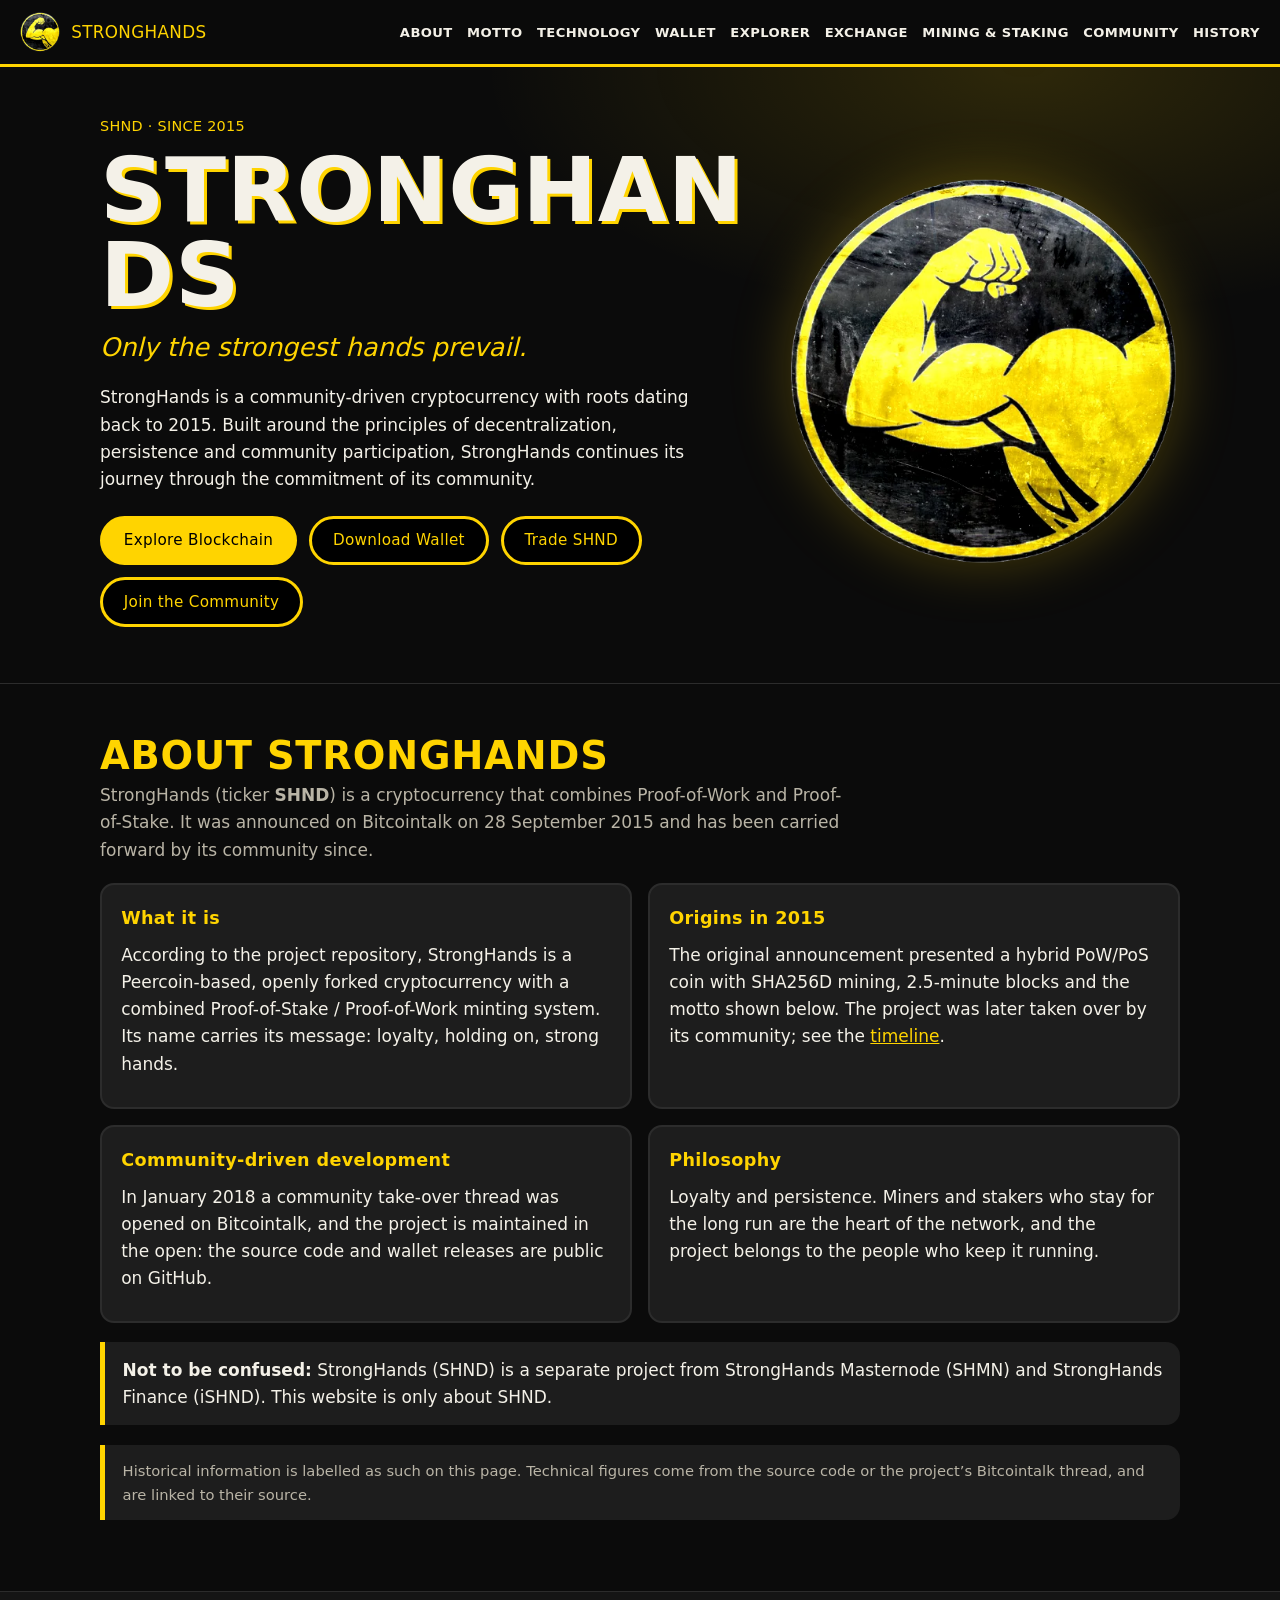
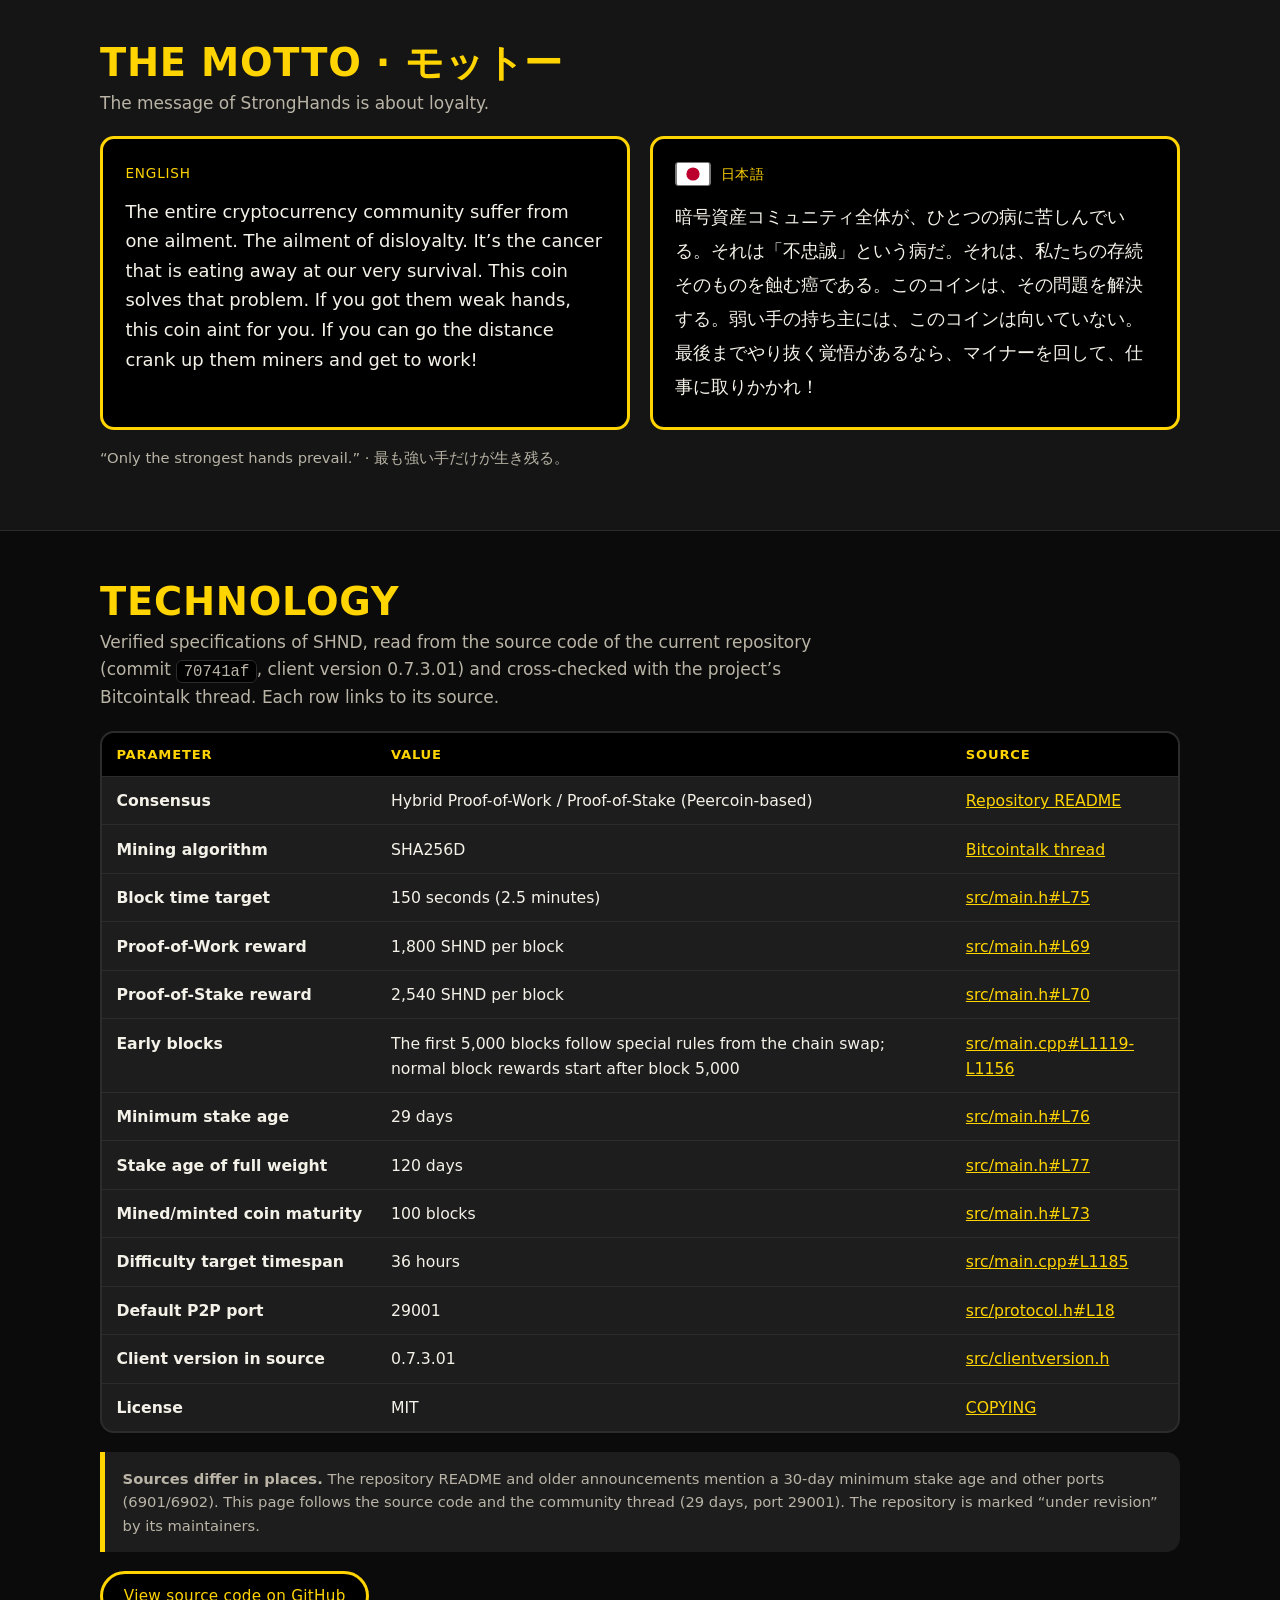
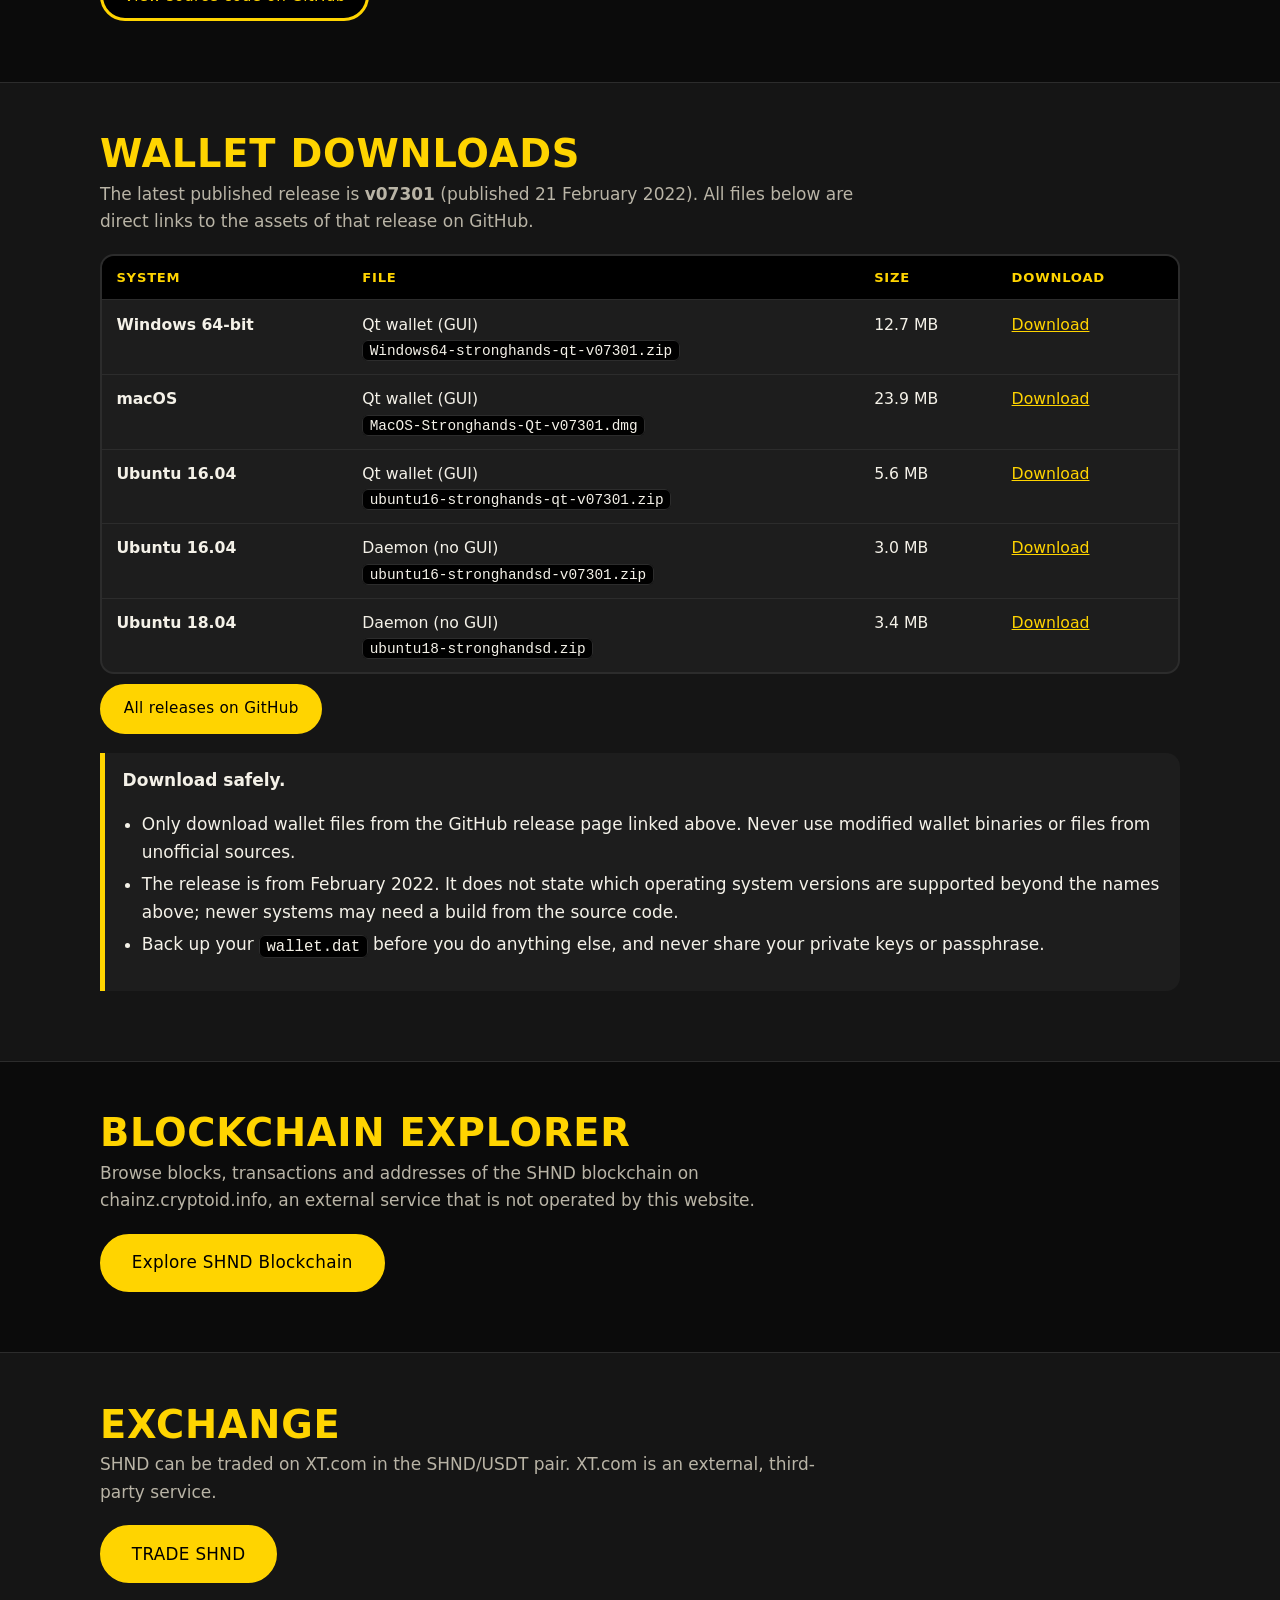
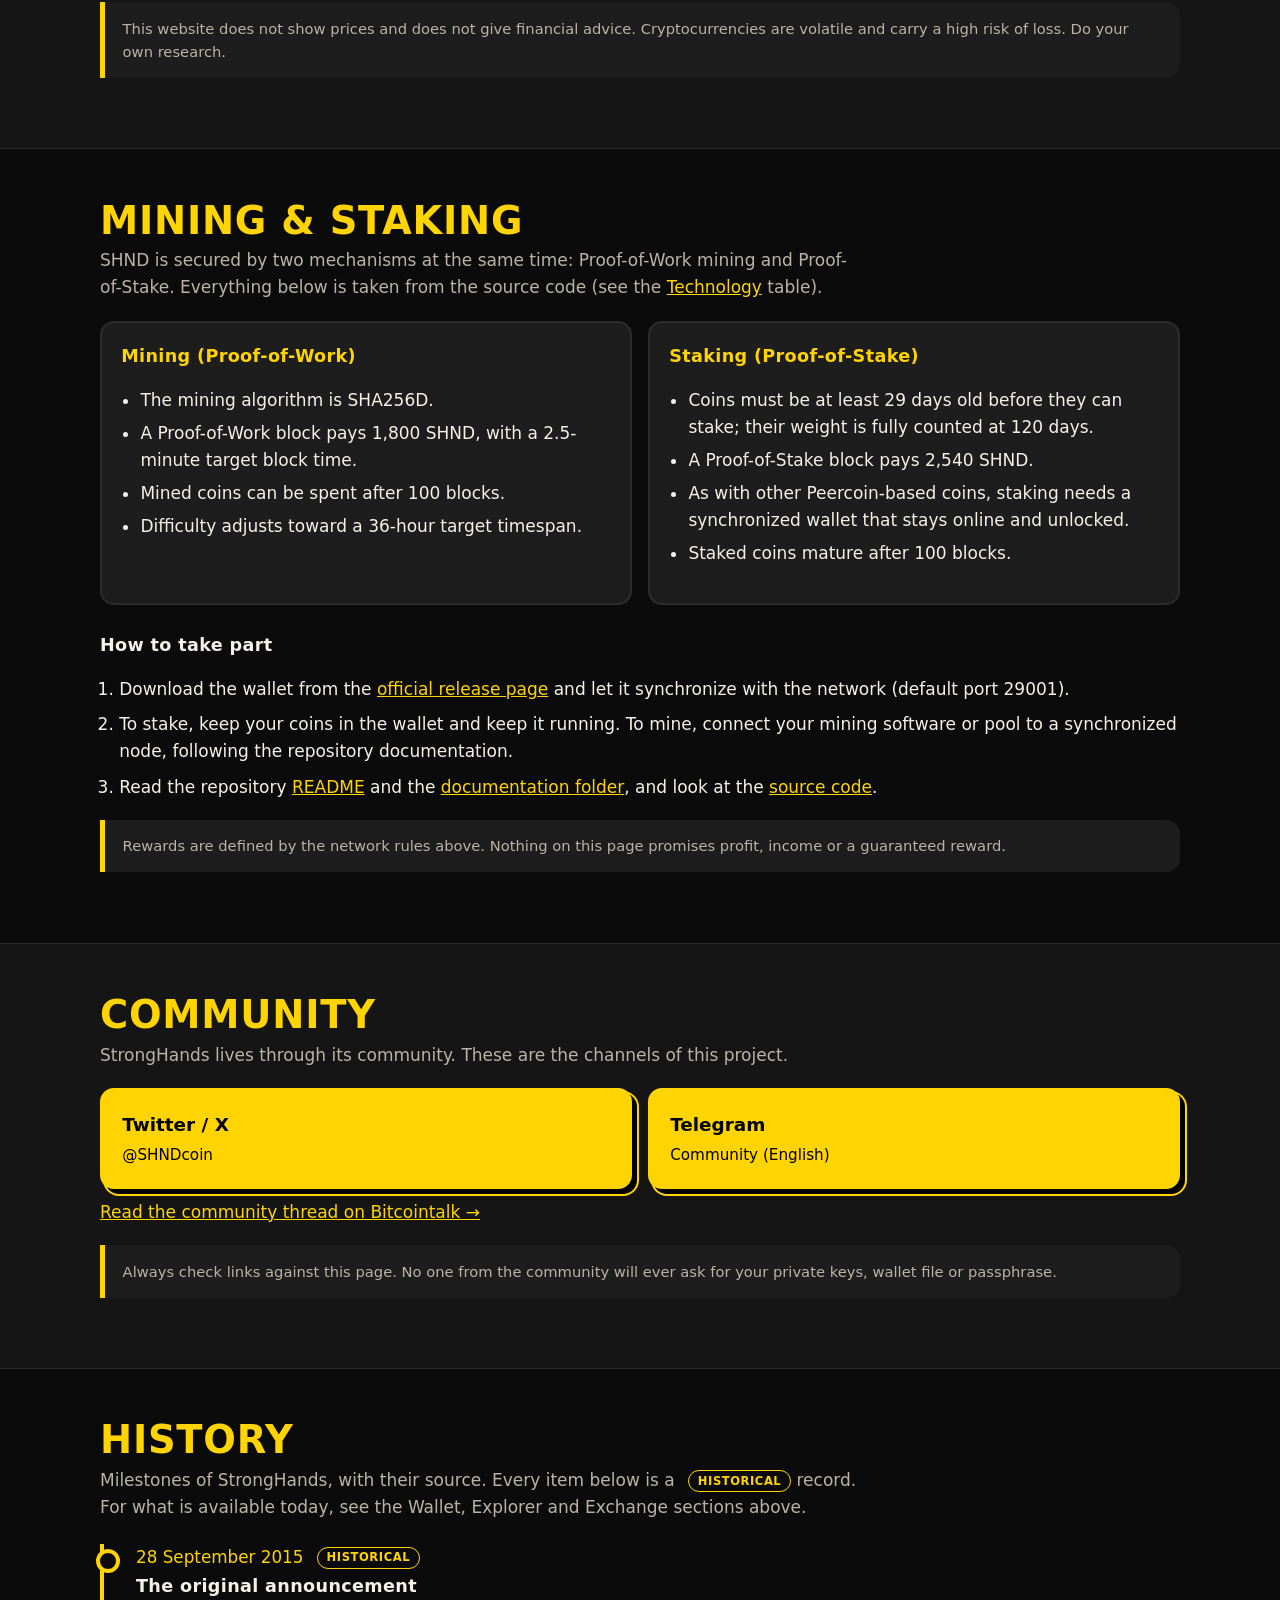
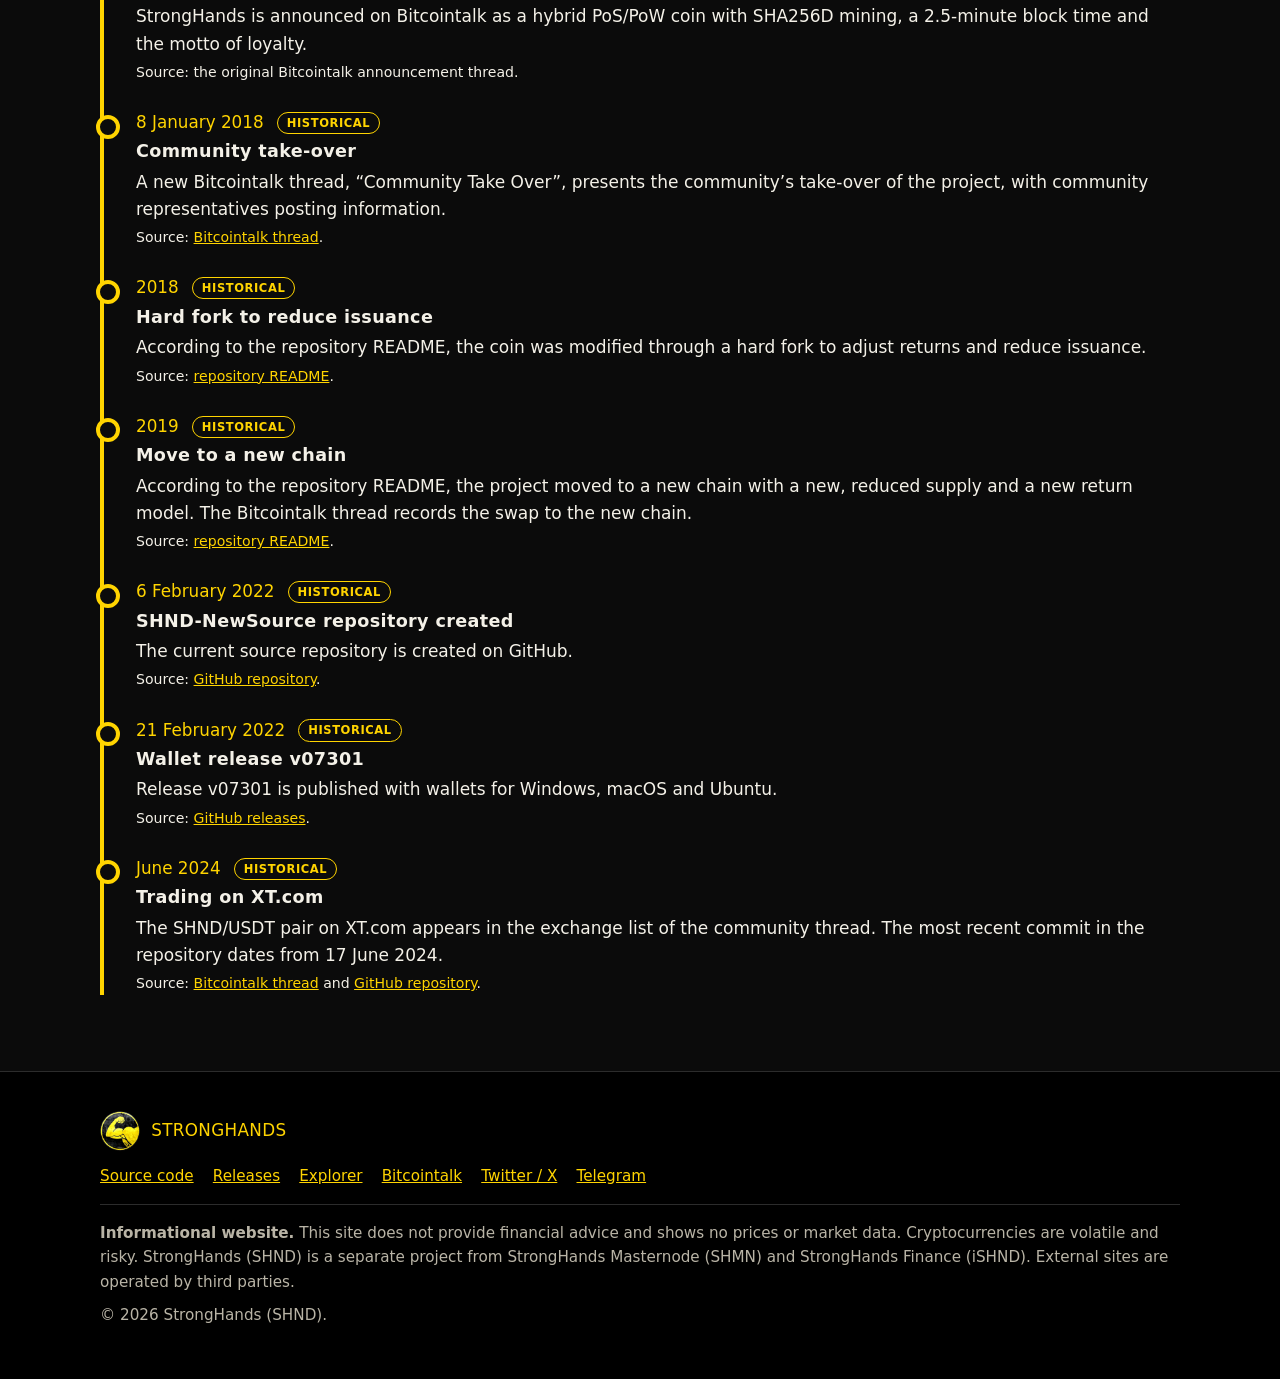
==== index.html @ f2c1b73a "StrongHands (SHND) website: initial static site Single-page static site (black and yellow): Home, Ab" ====
<!doctype html>
<html lang="en">
<head>
  <meta charset="utf-8">
  <meta name="viewport" content="width=device-width, initial-scale=1">
  <title>StrongHands (SHND) – Community-Driven Cryptocurrency Since 2015</title>
  <meta name="description" content="StrongHands (SHND) is a community-driven hybrid Proof-of-Work / Proof-of-Stake cryptocurrency with roots dating back to 2015. Technology, wallet downloads, explorer, mining, staking and history.">
  <meta name="theme-color" content="#0b0b0b">
  <meta name="robots" content="index, follow, max-image-preview:large">
  <link rel="canonical" href="https://stronghands.love/">
  <link rel="icon" type="image/png" sizes="32x32" href="assets/favicon-32.png">
  <link rel="icon" type="image/png" sizes="64x64" href="assets/favicon-64.png">
  <link rel="apple-touch-icon" href="assets/apple-touch-icon.png">
  <meta property="og:type" content="website">
  <meta property="og:site_name" content="StrongHands">
  <meta property="og:title" content="StrongHands (SHND) – Only the strongest hands prevail">
  <meta property="og:description" content="Community-driven hybrid PoW/PoS cryptocurrency with roots dating back to 2015.">
  <meta property="og:url" content="https://stronghands.love/">
  <meta property="og:image" content="https://stronghands.love/assets/stronghands-share-1200x630.jpg">
  <meta property="og:image:width" content="1200">
  <meta property="og:image:height" content="630">
  <meta property="og:image:alt" content="StrongHands logo: a flexed yellow arm on a black disc">
  <meta name="twitter:card" content="summary_large_image">
  <meta name="twitter:title" content="StrongHands (SHND) – Only the strongest hands prevail">
  <meta name="twitter:description" content="Community-driven hybrid PoW/PoS cryptocurrency with roots dating back to 2015.">
  <meta name="twitter:image" content="https://stronghands.love/assets/stronghands-share-1200x630.jpg">
  <meta name="twitter:image:alt" content="StrongHands logo: a flexed yellow arm on a black disc">
  <script type="application/ld+json">
  {
    "@context": "https://schema.org",
    "@graph": [
      {
        "@type": "WebSite",
        "@id": "https://stronghands.love/#website",
        "url": "https://stronghands.love/",
        "name": "StrongHands (SHND)",
        "description": "Community-driven hybrid PoW/PoS cryptocurrency with roots dating back to 2015.",
        "inLanguage": ["en", "ja"]
      },
      {
        "@type": "Organization",
        "@id": "https://stronghands.love/#community",
        "name": "StrongHands",
        "url": "https://stronghands.love/",
        "logo": "https://stronghands.love/assets/stronghands-logo-256.png",
        "sameAs": [
          "https://twitter.com/SHNDcoin",
          "https://t.me/stronghands"
        ]
      }
    ]
  }
  </script>
  <link rel="stylesheet" href="css/style.css">
</head>
<body>
  <a class="skip" href="#main">Skip to content</a>

  <header class="site-header">
    <div class="wrap bar">
      <a class="brand" href="#top" aria-label="StrongHands home">
        <img src="assets/stronghands-logo-256.webp" width="40" height="40" alt="">
        <span class="brand-word">STRONGHANDS</span>
      </a>
      <button class="nav-toggle" id="nav-toggle" type="button" aria-expanded="false" aria-controls="site-nav">Menu</button>
      <nav class="nav" id="site-nav" aria-label="Main">
        <ul>
          <li><a href="#about">About</a></li>
          <li><a href="#motto">Motto</a></li>
          <li><a href="#technology">Technology</a></li>
          <li><a href="#wallet">Wallet</a></li>
          <li><a href="#explorer">Explorer</a></li>
          <li><a href="#exchange">Exchange</a></li>
          <li><a href="#mining-staking">Mining &amp; Staking</a></li>
          <li><a href="#community">Community</a></li>
          <li><a href="#history">History</a></li>
        </ul>
      </nav>
    </div>
  </header>

  <main id="main">
    <section class="hero" id="top">
      <div class="wrap hero-grid">
        <div class="hero-copy">
          <p class="eyebrow">SHND &middot; Since 2015</p>
          <h1><span class="word">STRONGHANDS</span></h1>
          <p class="tagline">Only the strongest hands prevail.</p>
          <p class="lead">StrongHands is a community-driven cryptocurrency with roots dating back to 2015. Built around the principles of decentralization, persistence and community participation, StrongHands continues its journey through the commitment of its community.</p>
          <p class="cta-row">
            <a class="btn btn-primary" href="https://chainz.cryptoid.info/shnd/" target="_blank" rel="noopener noreferrer">Explore Blockchain</a>
            <a class="btn btn-secondary" href="#wallet">Download Wallet</a>
            <a class="btn btn-secondary" href="https://www.xt.com/en/trade/shnd_usdt" target="_blank" rel="noopener noreferrer">Trade SHND</a>
            <a class="btn btn-secondary" href="#community">Join the Community</a>
          </p>
        </div>
        <figure class="hero-art">
          <picture>
            <source type="image/webp" srcset="assets/stronghands-logo-256.webp 256w, assets/stronghands-logo.webp 500w" sizes="(min-width: 860px) 400px, 80vw">
            <img src="assets/stronghands-logo.png" width="500" height="500" fetchpriority="high" decoding="async" alt="StrongHands logo: a flexed yellow arm on a black disc">
          </picture>
        </figure>
      </div>
    </section>

    <section id="about" class="panel" aria-labelledby="about-h">
      <div class="wrap">
        <h2 id="about-h">About StrongHands</h2>
        <p class="kicker">StrongHands (ticker <strong>SHND</strong>) is a cryptocurrency that combines Proof-of-Work and Proof-of-Stake. It was announced on Bitcointalk on 28 September 2015 and has been carried forward by its community since.</p>
        <div class="grid two">
          <div class="box">
            <h3>What it is</h3>
            <p>According to the project repository, StrongHands is a Peercoin-based, openly forked cryptocurrency with a combined Proof-of-Stake / Proof-of-Work minting system. Its name carries its message: loyalty, holding on, strong hands.</p>
          </div>
          <div class="box">
            <h3>Origins in 2015</h3>
            <p>The original announcement presented a hybrid PoW/PoS coin with SHA256D mining, 2.5-minute blocks and the motto shown below. The project was later taken over by its community; see the <a href="#history">timeline</a>.</p>
          </div>
          <div class="box">
            <h3>Community-driven development</h3>
            <p>In January 2018 a community take-over thread was opened on Bitcointalk, and the project is maintained in the open: the source code and wallet releases are public on GitHub.</p>
          </div>
          <div class="box">
            <h3>Philosophy</h3>
            <p>Loyalty and persistence. Miners and stakers who stay for the long run are the heart of the network, and the project belongs to the people who keep it running.</p>
          </div>
        </div>
        <p class="note"><strong>Not to be confused:</strong> StrongHands (SHND) is a separate project from StrongHands Masternode (SHMN) and StrongHands Finance (iSHND). This website is only about SHND.</p>
        <p class="note small">Historical information is labelled as such on this page. Technical figures come from the source code or the project&rsquo;s Bitcointalk thread, and are linked to their source.</p>
      </div>
    </section>

    <section id="motto" class="panel alt" aria-labelledby="motto-h">
      <div class="wrap">
        <h2 id="motto-h">The Motto &middot; <span lang="ja">モットー</span></h2>
        <p class="kicker">The message of StrongHands is about loyalty.</p>
        <div class="motto-grid">
          <blockquote class="quote" lang="en">
            <p class="label"><span>English</span></p>
            <p>The entire cryptocurrency community suffer from one ailment. The ailment of disloyalty. It&rsquo;s the cancer that is eating away at our very survival. This coin solves that problem. If you got them weak hands, this coin aint for you. If you can go the distance crank up them miners and get to work!</p>
          </blockquote>
          <blockquote class="quote ja" lang="ja">
            <p class="label">
              <span class="flag" role="img" aria-label="Flag of Japan"><svg viewBox="0 0 90 60" xmlns="http://www.w3.org/2000/svg" focusable="false" aria-hidden="true"><rect width="90" height="60" fill="#ffffff"/><circle cx="45" cy="30" r="18" fill="#bc002d"/></svg></span>
              <span>日本語</span>
            </p>
            <p>暗号資産コミュニティ全体が、ひとつの病に苦しんでいる。それは「不忠誠」という病だ。それは、私たちの存続そのものを蝕む癌である。このコインは、その問題を解決する。弱い手の持ち主には、このコインは向いていない。最後までやり抜く覚悟があるなら、マイナーを回して、仕事に取りかかれ！</p>
          </blockquote>
        </div>
        <p class="motto-source">&ldquo;Only the strongest hands prevail.&rdquo; &middot; <span lang="ja">最も強い手だけが生き残る。</span></p>
      </div>
    </section>

    <section id="technology" class="panel" aria-labelledby="tech-h">
      <div class="wrap">
        <h2 id="tech-h">Technology</h2>
        <p class="kicker">Verified specifications of SHND, read from the source code of the current repository (commit <code>70741af</code>, client version 0.7.3.01) and cross-checked with the project&rsquo;s Bitcointalk thread. Each row links to its source.</p>
        <div class="table-wrap">
          <table>
            <thead><tr><th scope="col">Parameter</th><th scope="col">Value</th><th scope="col">Source</th></tr></thead>
            <tbody>
              <tr><td class="k">Consensus</td><td>Hybrid Proof-of-Work / Proof-of-Stake (Peercoin-based)</td><td><a href="https://github.com/stronghandsblockchain/SHND-NewSource/blob/70741af7b6cb85afba53950e54d2004b928a733f/README.md" target="_blank" rel="noopener noreferrer">Repository README</a></td></tr>
              <tr><td class="k">Mining algorithm</td><td>SHA256D</td><td><a href="https://bitcointalk.org/index.php?topic=2709780" target="_blank" rel="noopener noreferrer">Bitcointalk thread</a></td></tr>
              <tr><td class="k">Block time target</td><td>150 seconds (2.5 minutes)</td><td><a href="https://github.com/stronghandsblockchain/SHND-NewSource/blob/70741af7b6cb85afba53950e54d2004b928a733f/src/main.h#L75" target="_blank" rel="noopener noreferrer">src/main.h#L75</a></td></tr>
              <tr><td class="k">Proof-of-Work reward</td><td>1,800 SHND per block</td><td><a href="https://github.com/stronghandsblockchain/SHND-NewSource/blob/70741af7b6cb85afba53950e54d2004b928a733f/src/main.h#L69" target="_blank" rel="noopener noreferrer">src/main.h#L69</a></td></tr>
              <tr><td class="k">Proof-of-Stake reward</td><td>2,540 SHND per block</td><td><a href="https://github.com/stronghandsblockchain/SHND-NewSource/blob/70741af7b6cb85afba53950e54d2004b928a733f/src/main.h#L70" target="_blank" rel="noopener noreferrer">src/main.h#L70</a></td></tr>
              <tr><td class="k">Early blocks</td><td>The first 5,000 blocks follow special rules from the chain swap; normal block rewards start after block 5,000</td><td><a href="https://github.com/stronghandsblockchain/SHND-NewSource/blob/70741af7b6cb85afba53950e54d2004b928a733f/src/main.cpp#L1119-L1156" target="_blank" rel="noopener noreferrer">src/main.cpp#L1119-L1156</a></td></tr>
              <tr><td class="k">Minimum stake age</td><td>29 days</td><td><a href="https://github.com/stronghandsblockchain/SHND-NewSource/blob/70741af7b6cb85afba53950e54d2004b928a733f/src/main.h#L76" target="_blank" rel="noopener noreferrer">src/main.h#L76</a></td></tr>
              <tr><td class="k">Stake age of full weight</td><td>120 days</td><td><a href="https://github.com/stronghandsblockchain/SHND-NewSource/blob/70741af7b6cb85afba53950e54d2004b928a733f/src/main.h#L77" target="_blank" rel="noopener noreferrer">src/main.h#L77</a></td></tr>
              <tr><td class="k">Mined/minted coin maturity</td><td>100 blocks</td><td><a href="https://github.com/stronghandsblockchain/SHND-NewSource/blob/70741af7b6cb85afba53950e54d2004b928a733f/src/main.h#L73" target="_blank" rel="noopener noreferrer">src/main.h#L73</a></td></tr>
              <tr><td class="k">Difficulty target timespan</td><td>36 hours</td><td><a href="https://github.com/stronghandsblockchain/SHND-NewSource/blob/70741af7b6cb85afba53950e54d2004b928a733f/src/main.cpp#L1185" target="_blank" rel="noopener noreferrer">src/main.cpp#L1185</a></td></tr>
              <tr><td class="k">Default P2P port</td><td>29001</td><td><a href="https://github.com/stronghandsblockchain/SHND-NewSource/blob/70741af7b6cb85afba53950e54d2004b928a733f/src/protocol.h#L18" target="_blank" rel="noopener noreferrer">src/protocol.h#L18</a></td></tr>
              <tr><td class="k">Client version in source</td><td>0.7.3.01</td><td><a href="https://github.com/stronghandsblockchain/SHND-NewSource/blob/70741af7b6cb85afba53950e54d2004b928a733f/src/clientversion.h" target="_blank" rel="noopener noreferrer">src/clientversion.h</a></td></tr>
              <tr><td class="k">License</td><td>MIT</td><td><a href="https://github.com/stronghandsblockchain/SHND-NewSource/blob/70741af7b6cb85afba53950e54d2004b928a733f/COPYING" target="_blank" rel="noopener noreferrer">COPYING</a></td></tr>
            </tbody>
          </table>
        </div>
        <p class="note small"><strong>Sources differ in places.</strong> The repository README and older announcements mention a 30-day minimum stake age and other ports (6901/6902). This page follows the source code and the community thread (29 days, port 29001). The repository is marked &ldquo;under revision&rdquo; by its maintainers.</p>
        <p><a class="btn btn-secondary" href="https://github.com/stronghandsblockchain/SHND-NewSource" target="_blank" rel="noopener noreferrer">View source code on GitHub</a></p>
      </div>
    </section>

    <section id="wallet" class="panel alt" aria-labelledby="wallet-h">
      <div class="wrap">
        <h2 id="wallet-h">Wallet Downloads</h2>
        <p class="kicker">The latest published release is <strong>v07301</strong> (published 21 February 2022). All files below are direct links to the assets of that release on GitHub.</p>
        <div class="table-wrap">
          <table>
            <thead><tr><th scope="col">System</th><th scope="col">File</th><th scope="col">Size</th><th scope="col">Download</th></tr></thead>
            <tbody>
              <tr><td class="k">Windows 64-bit</td><td>Qt wallet (GUI)<br><code>Windows64-stronghands-qt-v07301.zip</code></td><td>12.7 MB</td><td><a href="https://github.com/stronghandsblockchain/SHND-NewSource/releases/download/v07301/Windows64-stronghands-qt-v07301.zip" target="_blank" rel="noopener noreferrer">Download</a></td></tr>
              <tr><td class="k">macOS</td><td>Qt wallet (GUI)<br><code>MacOS-Stronghands-Qt-v07301.dmg</code></td><td>23.9 MB</td><td><a href="https://github.com/stronghandsblockchain/SHND-NewSource/releases/download/v07301/MacOS-Stronghands-Qt-v07301.dmg" target="_blank" rel="noopener noreferrer">Download</a></td></tr>
              <tr><td class="k">Ubuntu 16.04</td><td>Qt wallet (GUI)<br><code>ubuntu16-stronghands-qt-v07301.zip</code></td><td>5.6 MB</td><td><a href="https://github.com/stronghandsblockchain/SHND-NewSource/releases/download/v07301/ubuntu16-stronghands-qt-v07301.zip" target="_blank" rel="noopener noreferrer">Download</a></td></tr>
              <tr><td class="k">Ubuntu 16.04</td><td>Daemon (no GUI)<br><code>ubuntu16-stronghandsd-v07301.zip</code></td><td>3.0 MB</td><td><a href="https://github.com/stronghandsblockchain/SHND-NewSource/releases/download/v07301/ubuntu16-stronghandsd-v07301.zip" target="_blank" rel="noopener noreferrer">Download</a></td></tr>
              <tr><td class="k">Ubuntu 18.04</td><td>Daemon (no GUI)<br><code>ubuntu18-stronghandsd.zip</code></td><td>3.4 MB</td><td><a href="https://github.com/stronghandsblockchain/SHND-NewSource/releases/download/v07301/ubuntu18-stronghandsd.zip" target="_blank" rel="noopener noreferrer">Download</a></td></tr>
            </tbody>
          </table>
        </div>
        <p><a class="btn btn-primary" href="https://github.com/stronghandsblockchain/SHND-NewSource/releases" target="_blank" rel="noopener noreferrer">All releases on GitHub</a></p>
        <div class="note">
          <strong>Download safely.</strong>
          <ul class="list">
            <li>Only download wallet files from the GitHub release page linked above. Never use modified wallet binaries or files from unofficial sources.</li>
            <li>The release is from February 2022. It does not state which operating system versions are supported beyond the names above; newer systems may need a build from the source code.</li>
            <li>Back up your <code>wallet.dat</code> before you do anything else, and never share your private keys or passphrase.</li>
          </ul>
        </div>
      </div>
    </section>

    <section id="explorer" class="panel" aria-labelledby="explorer-h">
      <div class="wrap">
        <h2 id="explorer-h">Blockchain Explorer</h2>
        <p class="kicker">Browse blocks, transactions and addresses of the SHND blockchain on chainz.cryptoid.info, an external service that is not operated by this website.</p>
        <p><a class="btn btn-primary btn-wide" href="https://chainz.cryptoid.info/shnd/" target="_blank" rel="noopener noreferrer">Explore SHND Blockchain</a></p>
      </div>
    </section>

    <section id="exchange" class="panel alt" aria-labelledby="exchange-h">
      <div class="wrap">
        <h2 id="exchange-h">Exchange</h2>
        <p class="kicker">SHND can be traded on XT.com in the SHND/USDT pair. XT.com is an external, third-party service.</p>
        <p><a class="btn btn-primary btn-wide" href="https://www.xt.com/en/trade/shnd_usdt" target="_blank" rel="noopener noreferrer">TRADE SHND</a></p>
        <p class="note small">This website does not show prices and does not give financial advice. Cryptocurrencies are volatile and carry a high risk of loss. Do your own research.</p>
      </div>
    </section>

    <section id="mining-staking" class="panel" aria-labelledby="ms-h">
      <div class="wrap">
        <h2 id="ms-h">Mining &amp; Staking</h2>
        <p class="kicker">SHND is secured by two mechanisms at the same time: Proof-of-Work mining and Proof-of-Stake. Everything below is taken from the source code (see the <a href="#technology">Technology</a> table).</p>
        <div class="grid two">
          <div class="box">
            <h3>Mining (Proof-of-Work)</h3>
            <ul class="list">
              <li>The mining algorithm is SHA256D.</li>
              <li>A Proof-of-Work block pays 1,800 SHND, with a 2.5-minute target block time.</li>
              <li>Mined coins can be spent after 100 blocks.</li>
              <li>Difficulty adjusts toward a 36-hour target timespan.</li>
            </ul>
          </div>
          <div class="box">
            <h3>Staking (Proof-of-Stake)</h3>
            <ul class="list">
              <li>Coins must be at least 29 days old before they can stake; their weight is fully counted at 120 days.</li>
              <li>A Proof-of-Stake block pays 2,540 SHND.</li>
              <li>As with other Peercoin-based coins, staking needs a synchronized wallet that stays online and unlocked.</li>
              <li>Staked coins mature after 100 blocks.</li>
            </ul>
          </div>
        </div>
        <h3>How to take part</h3>
        <ol class="steps">
          <li>Download the wallet from the <a href="#wallet">official release page</a> and let it synchronize with the network (default port 29001).</li>
          <li>To stake, keep your coins in the wallet and keep it running. To mine, connect your mining software or pool to a synchronized node, following the repository documentation.</li>
          <li>Read the repository <a href="https://github.com/stronghandsblockchain/SHND-NewSource/blob/70741af7b6cb85afba53950e54d2004b928a733f/README.md" target="_blank" rel="noopener noreferrer">README</a> and the <a href="https://github.com/stronghandsblockchain/SHND-NewSource/tree/70741af7b6cb85afba53950e54d2004b928a733f/doc" target="_blank" rel="noopener noreferrer">documentation folder</a>, and look at the <a href="https://github.com/stronghandsblockchain/SHND-NewSource" target="_blank" rel="noopener noreferrer">source code</a>.</li>
        </ol>
        <p class="note small">Rewards are defined by the network rules above. Nothing on this page promises profit, income or a guaranteed reward.</p>
      </div>
    </section>

    <section id="community" class="panel alt" aria-labelledby="community-h">
      <div class="wrap">
        <h2 id="community-h">Community</h2>
        <p class="kicker">StrongHands lives through its community. These are the channels of this project.</p>
        <div class="grid two">
          <a class="card" href="https://twitter.com/SHNDcoin" target="_blank" rel="noopener noreferrer"><strong>Twitter / X</strong><span>@SHNDcoin</span></a>
          <a class="card" href="https://t.me/stronghands" target="_blank" rel="noopener noreferrer"><strong>Telegram</strong><span>Community (English)</span></a>
        </div>
        <p><a href="https://bitcointalk.org/index.php?topic=2709780" target="_blank" rel="noopener noreferrer">Read the community thread on Bitcointalk &rarr;</a></p>
        <p class="note small">Always check links against this page. No one from the community will ever ask for your private keys, wallet file or passphrase.</p>
      </div>
    </section>

    <section id="history" class="panel" aria-labelledby="history-h">
      <div class="wrap">
        <h2 id="history-h">History</h2>
        <p class="kicker">Milestones of StrongHands, with their source. Every item below is a <span class="tag">Historical</span> record. For what is available today, see the Wallet, Explorer and Exchange sections above.</p>
        <ol class="timeline">
          <li>
            <span class="when">28 September 2015 <span class="tag">Historical</span></span>
            <h3>The original announcement</h3>
            <p>StrongHands is announced on Bitcointalk as a hybrid PoS/PoW coin with SHA256D mining, a 2.5-minute block time and the motto of loyalty.</p>
            <p class="src">Source: the original Bitcointalk announcement thread.</p>
          </li>
          <li>
            <span class="when">8 January 2018 <span class="tag">Historical</span></span>
            <h3>Community take-over</h3>
            <p>A new Bitcointalk thread, &ldquo;Community Take Over&rdquo;, presents the community&rsquo;s take-over of the project, with community representatives posting information.</p>
            <p class="src">Source: <a href="https://bitcointalk.org/index.php?topic=2709780" target="_blank" rel="noopener noreferrer">Bitcointalk thread</a>.</p>
          </li>
          <li>
            <span class="when">2018 <span class="tag">Historical</span></span>
            <h3>Hard fork to reduce issuance</h3>
            <p>According to the repository README, the coin was modified through a hard fork to adjust returns and reduce issuance.</p>
            <p class="src">Source: <a href="https://github.com/stronghandsblockchain/SHND-NewSource/blob/70741af7b6cb85afba53950e54d2004b928a733f/README.md" target="_blank" rel="noopener noreferrer">repository README</a>.</p>
          </li>
          <li>
            <span class="when">2019 <span class="tag">Historical</span></span>
            <h3>Move to a new chain</h3>
            <p>According to the repository README, the project moved to a new chain with a new, reduced supply and a new return model. The Bitcointalk thread records the swap to the new chain.</p>
            <p class="src">Source: <a href="https://github.com/stronghandsblockchain/SHND-NewSource/blob/70741af7b6cb85afba53950e54d2004b928a733f/README.md" target="_blank" rel="noopener noreferrer">repository README</a>.</p>
          </li>
          <li>
            <span class="when">6 February 2022 <span class="tag">Historical</span></span>
            <h3>SHND-NewSource repository created</h3>
            <p>The current source repository is created on GitHub.</p>
            <p class="src">Source: <a href="https://github.com/stronghandsblockchain/SHND-NewSource" target="_blank" rel="noopener noreferrer">GitHub repository</a>.</p>
          </li>
          <li>
            <span class="when">21 February 2022 <span class="tag">Historical</span></span>
            <h3>Wallet release v07301</h3>
            <p>Release v07301 is published with wallets for Windows, macOS and Ubuntu.</p>
            <p class="src">Source: <a href="https://github.com/stronghandsblockchain/SHND-NewSource/releases" target="_blank" rel="noopener noreferrer">GitHub releases</a>.</p>
          </li>
          <li>
            <span class="when">June 2024 <span class="tag">Historical</span></span>
            <h3>Trading on XT.com</h3>
            <p>The SHND/USDT pair on XT.com appears in the exchange list of the community thread. The most recent commit in the repository dates from 17 June 2024.</p>
            <p class="src">Source: <a href="https://bitcointalk.org/index.php?topic=2709780" target="_blank" rel="noopener noreferrer">Bitcointalk thread</a> and <a href="https://github.com/stronghandsblockchain/SHND-NewSource" target="_blank" rel="noopener noreferrer">GitHub repository</a>.</p>
          </li>
        </ol>
      </div>
    </section>
  </main>

  <footer class="footer">
    <div class="wrap">
      <a class="brand" href="#top" aria-label="Back to top">
        <img src="assets/stronghands-logo-256.webp" width="40" height="40" alt="">
        <span class="brand-word">STRONGHANDS</span>
      </a>
      <ul aria-label="Resources">
        <li><a href="https://github.com/stronghandsblockchain/SHND-NewSource" target="_blank" rel="noopener noreferrer">Source code</a></li>
        <li><a href="https://github.com/stronghandsblockchain/SHND-NewSource/releases" target="_blank" rel="noopener noreferrer">Releases</a></li>
        <li><a href="https://chainz.cryptoid.info/shnd/" target="_blank" rel="noopener noreferrer">Explorer</a></li>
        <li><a href="https://bitcointalk.org/index.php?topic=2709780" target="_blank" rel="noopener noreferrer">Bitcointalk</a></li>
        <li><a href="https://twitter.com/SHNDcoin" target="_blank" rel="noopener noreferrer">Twitter / X</a></li>
        <li><a href="https://t.me/stronghands" target="_blank" rel="noopener noreferrer">Telegram</a></li>
      </ul>
      <p class="risk"><strong>Informational website.</strong> This site does not provide financial advice and shows no prices or market data. Cryptocurrencies are volatile and risky. StrongHands (SHND) is a separate project from StrongHands Masternode (SHMN) and StrongHands Finance (iSHND). External sites are operated by third parties.</p>
      <p>&copy; 2026 StrongHands (SHND).</p>
    </div>
  </footer>
  <script src="js/main.js" defer></script>
</body>
</html>
---- css/style.css ----
:root{--yellow:#ffd400;--yellow-d:#e0b800;--black:#0b0b0b;--char:#151515;--char2:#1d1d1d;--line:#2c2c2c;--text:#f4f1e8;--muted:#b9b4a6;--r:14px}
*{box-sizing:border-box}
html{scroll-behavior:smooth;scroll-padding-top:76px}
body{margin:0;background:var(--black);color:var(--text);font:17px/1.6 system-ui,-apple-system,"Segoe UI",Roboto,Helvetica,Arial,sans-serif;-webkit-text-size-adjust:100%}
h1,h2,h3,.btn,.eyebrow,.brand-word{font-family:"Arial Black","Impact",system-ui,sans-serif;letter-spacing:.02em}
h2{font-size:clamp(1.7rem,4.5vw,2.4rem);margin:0 0 .4rem;color:var(--yellow);text-transform:uppercase;line-height:1.05}
h3{font-size:1.1rem;margin:1.6rem 0 .4rem;color:var(--text)}
p{margin:.6rem 0}
a{color:var(--yellow)}
a:hover{color:#fff}
code{background:#000;border:1px solid var(--line);border-radius:6px;padding:.1rem .4rem;font-size:.92em;word-break:break-word}
.wrap{width:min(1080px,100% - 2rem);margin-inline:auto}
.skip{position:absolute;left:-999px;top:0;background:var(--yellow);color:#000;padding:.6rem 1rem;z-index:100}
.skip:focus{left:.5rem;top:.5rem}
a:focus-visible,button:focus-visible,summary:focus-visible{outline:3px solid var(--yellow);outline-offset:3px}
.btn:focus-visible{outline-color:#fff}

/* Header */
.site-header{position:sticky;top:0;z-index:50;background:rgba(11,11,11,.94);border-bottom:3px solid var(--yellow);backdrop-filter:blur(6px)}
.bar{display:flex;align-items:center;justify-content:space-between;gap:1rem;min-height:64px}
.brand{display:flex;align-items:center;gap:.7rem;text-decoration:none;color:var(--text)}
.brand img{width:40px;height:40px;display:block}
.brand-word{font-size:1.05rem;color:var(--yellow)}
.nav-toggle{display:none;background:transparent;border:2px solid var(--yellow);color:var(--yellow);border-radius:10px;padding:.45rem .8rem;font:inherit;font-weight:700;cursor:pointer}
.site-header .bar{width:min(1240px,100% - 2rem)}
.nav ul{list-style:none;margin:0;padding:0;display:flex;gap:.9rem;flex-wrap:nowrap}
.nav a{color:var(--text);text-decoration:none;font-size:.82rem;font-weight:700;text-transform:uppercase;letter-spacing:.03em;white-space:nowrap}
.nav a:hover{color:var(--yellow)}
@media (max-width:1120px){
  .nav-toggle{display:inline-block}
  .nav{position:absolute;left:0;right:0;top:100%;background:var(--black);border-bottom:3px solid var(--yellow);display:none}
  .nav.open{display:block}
  .nav ul{flex-direction:column;gap:0;padding:.4rem 1rem 1rem}
  .nav li a{display:block;padding:.7rem 0;border-bottom:1px solid var(--line)}
}

/* Hero */
.hero{padding:3rem 0 3.5rem;background:radial-gradient(900px 420px at 80% 0,rgba(255,212,0,.14),transparent 60%),var(--black);border-bottom:1px solid var(--line)}
.hero-grid{display:grid;gap:2rem;align-items:center}
.eyebrow{margin:0 0 .6rem;font-size:.9rem;text-transform:uppercase;color:var(--yellow)}
h1{margin:0 0 .6rem;line-height:.95}
h1 .word{display:block;font-size:clamp(1.7rem,8.6vw,5.6rem);color:var(--text);text-shadow:3px 3px 0 var(--yellow);overflow-wrap:anywhere}
.hero-grid>*{min-width:0}
html,body{overflow-x:hidden}
.tagline{font-size:clamp(1.15rem,3.6vw,1.6rem);font-style:italic;color:var(--yellow);margin:.2rem 0 1rem}
.lead{max-width:56ch;color:var(--text)}
.cta-row{display:flex;flex-wrap:wrap;gap:.75rem;margin:1.4rem 0 0}
.hero-art{margin:0;justify-self:center;width:min(100%,400px)}
.hero-art img{display:block;width:100%;height:auto;aspect-ratio:1/1;filter:drop-shadow(0 0 28px rgba(255,212,0,.25))}
@media (min-width:860px){.hero-grid{grid-template-columns:1.25fr .75fr}}

.btn{display:inline-block;padding:.85rem 1.3rem;border:3px solid var(--yellow);border-radius:999px;text-decoration:none;font-size:.95rem;line-height:1.1;text-align:center;transition:transform .12s;cursor:pointer}
.btn:hover{transform:translateY(-2px)}
.btn-primary{background:var(--yellow);color:#000}
.btn-primary:hover{color:#000;background:#fff;border-color:#fff}
.btn-secondary{background:#000;color:var(--yellow)}
.btn-secondary:hover{color:#fff;border-color:#fff}
.btn-wide{padding:1.05rem 1.8rem;font-size:1.05rem}

/* Panels */
.panel{padding:3.2rem 0;border-bottom:1px solid var(--line)}
.panel.alt{background:var(--char)}
.kicker{margin:0 0 1.2rem;color:var(--muted);max-width:70ch}
.note{margin:1.2rem 0;padding:.9rem 1.1rem;border-left:5px solid var(--yellow);background:var(--char2);border-radius:0 var(--r) var(--r) 0;color:var(--text)}
.note.small{font-size:.92rem;color:var(--muted)}
.grid{display:grid;gap:1rem}
@media (min-width:760px){.grid.two{grid-template-columns:1fr 1fr}.grid.three{grid-template-columns:repeat(3,1fr)}}
.card{display:block;padding:1.2rem;border:3px solid var(--yellow);border-radius:var(--r);background:var(--yellow);color:#000;text-decoration:none;box-shadow:5px 5px 0 #000,5px 5px 0 2px var(--yellow)}
.card strong{display:block;font-family:"Arial Black",Impact,system-ui,sans-serif;font-size:1.15rem;margin-bottom:.2rem}
.card span{display:block;font-size:.95rem}
.card:hover{color:#000;background:#fff;border-color:#fff}
.box{padding:1.2rem;border:2px solid var(--line);border-radius:var(--r);background:var(--char2)}
.box h3{margin-top:0;color:var(--yellow)}

/* Motto */
.motto-grid{display:grid;gap:1.2rem}
@media (min-width:860px){.motto-grid{grid-template-columns:1fr 1fr}}
.quote{margin:0;padding:1.4rem 1.4rem;border:3px solid var(--yellow);border-radius:var(--r);background:#000;position:relative}
.quote p{margin:0;font-size:1.12rem;line-height:1.65}
.quote .label{display:flex;align-items:center;gap:.6rem;margin:0 0 .8rem;font-family:"Arial Black",Impact,system-ui,sans-serif;text-transform:uppercase;font-size:.85rem;color:var(--yellow);letter-spacing:.06em}
.quote.ja p{font-family:"Hiragino Sans","Hiragino Kaku Gothic ProN","Yu Gothic","Noto Sans JP","Meiryo",system-ui,sans-serif;line-height:1.9}
.flag{display:inline-block;width:36px;height:24px;border:1px solid #777;border-radius:3px;flex:none}
.flag svg{display:block;width:100%;height:100%;border-radius:2px}
.motto-source{margin-top:1rem;font-size:.92rem;color:var(--muted)}

/* Tables */
.table-wrap{overflow-x:auto;border:2px solid var(--line);border-radius:var(--r);background:var(--char2)}
table{border-collapse:collapse;width:100%;min-width:560px;font-size:.98rem}
th,td{text-align:left;padding:.7rem .9rem;border-bottom:1px solid var(--line);vertical-align:top}
th{color:var(--yellow);font-size:.82rem;text-transform:uppercase;letter-spacing:.06em;background:#000}
tr:last-child td{border-bottom:0}
td.k{font-weight:700;white-space:nowrap}

/* Steps / lists */
.steps{padding-left:1.2rem}
.steps li{margin:.5rem 0}
.list{padding-left:1.2rem}
.list li{margin:.35rem 0}

/* Timeline */
.timeline{list-style:none;margin:1.4rem 0 0;padding:0 0 0 1.6rem;border-left:4px solid var(--yellow)}
.timeline li{position:relative;margin:0 0 1.6rem;padding:0 0 0 .4rem}
.timeline li::before{content:"";position:absolute;left:-2.1rem;top:.35rem;width:16px;height:16px;border-radius:50%;background:var(--black);border:4px solid var(--yellow)}
.timeline .when{display:block;font-family:"Arial Black",Impact,system-ui,sans-serif;color:var(--yellow);font-size:1.05rem}
.timeline h3{margin:.1rem 0 .2rem}
.timeline p{margin:.2rem 0;color:var(--text)}
.tag{display:inline-block;margin-left:.5rem;padding:.05rem .55rem;border:1px solid var(--yellow);border-radius:999px;font-size:.72rem;font-family:system-ui,sans-serif;font-weight:700;letter-spacing:.05em;text-transform:uppercase;color:var(--yellow);vertical-align:middle}
.src{font-size:.88rem;color:var(--muted)}

/* Footer */
.footer{padding:2.4rem 0 3rem;background:#000;color:var(--muted);font-size:.95rem}
.footer .brand{margin-bottom:.8rem}
.footer ul{list-style:none;margin:.6rem 0;padding:0;display:flex;flex-wrap:wrap;gap:.4rem 1.2rem}
.risk{margin-top:1rem;padding-top:1rem;border-top:1px solid var(--line)}

@media (prefers-reduced-motion:reduce){html{scroll-behavior:auto}.btn{transition:none}}
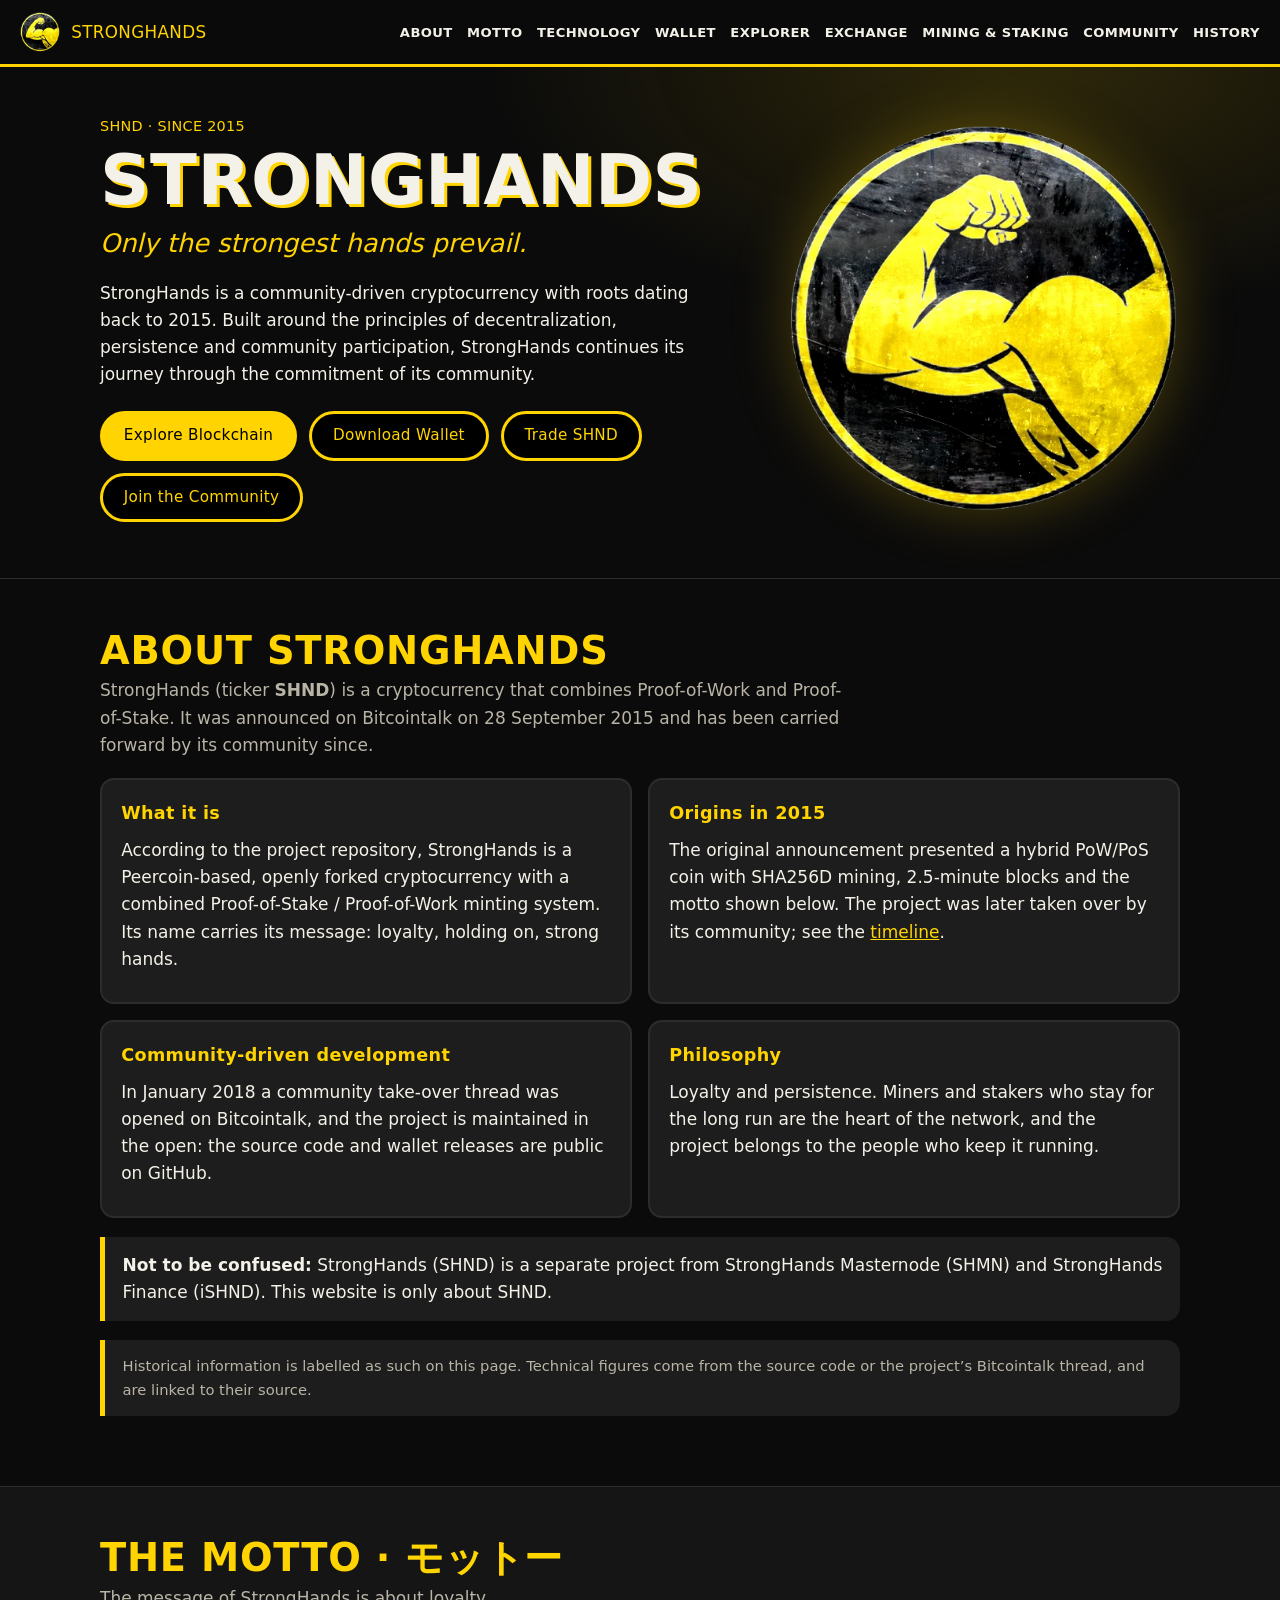
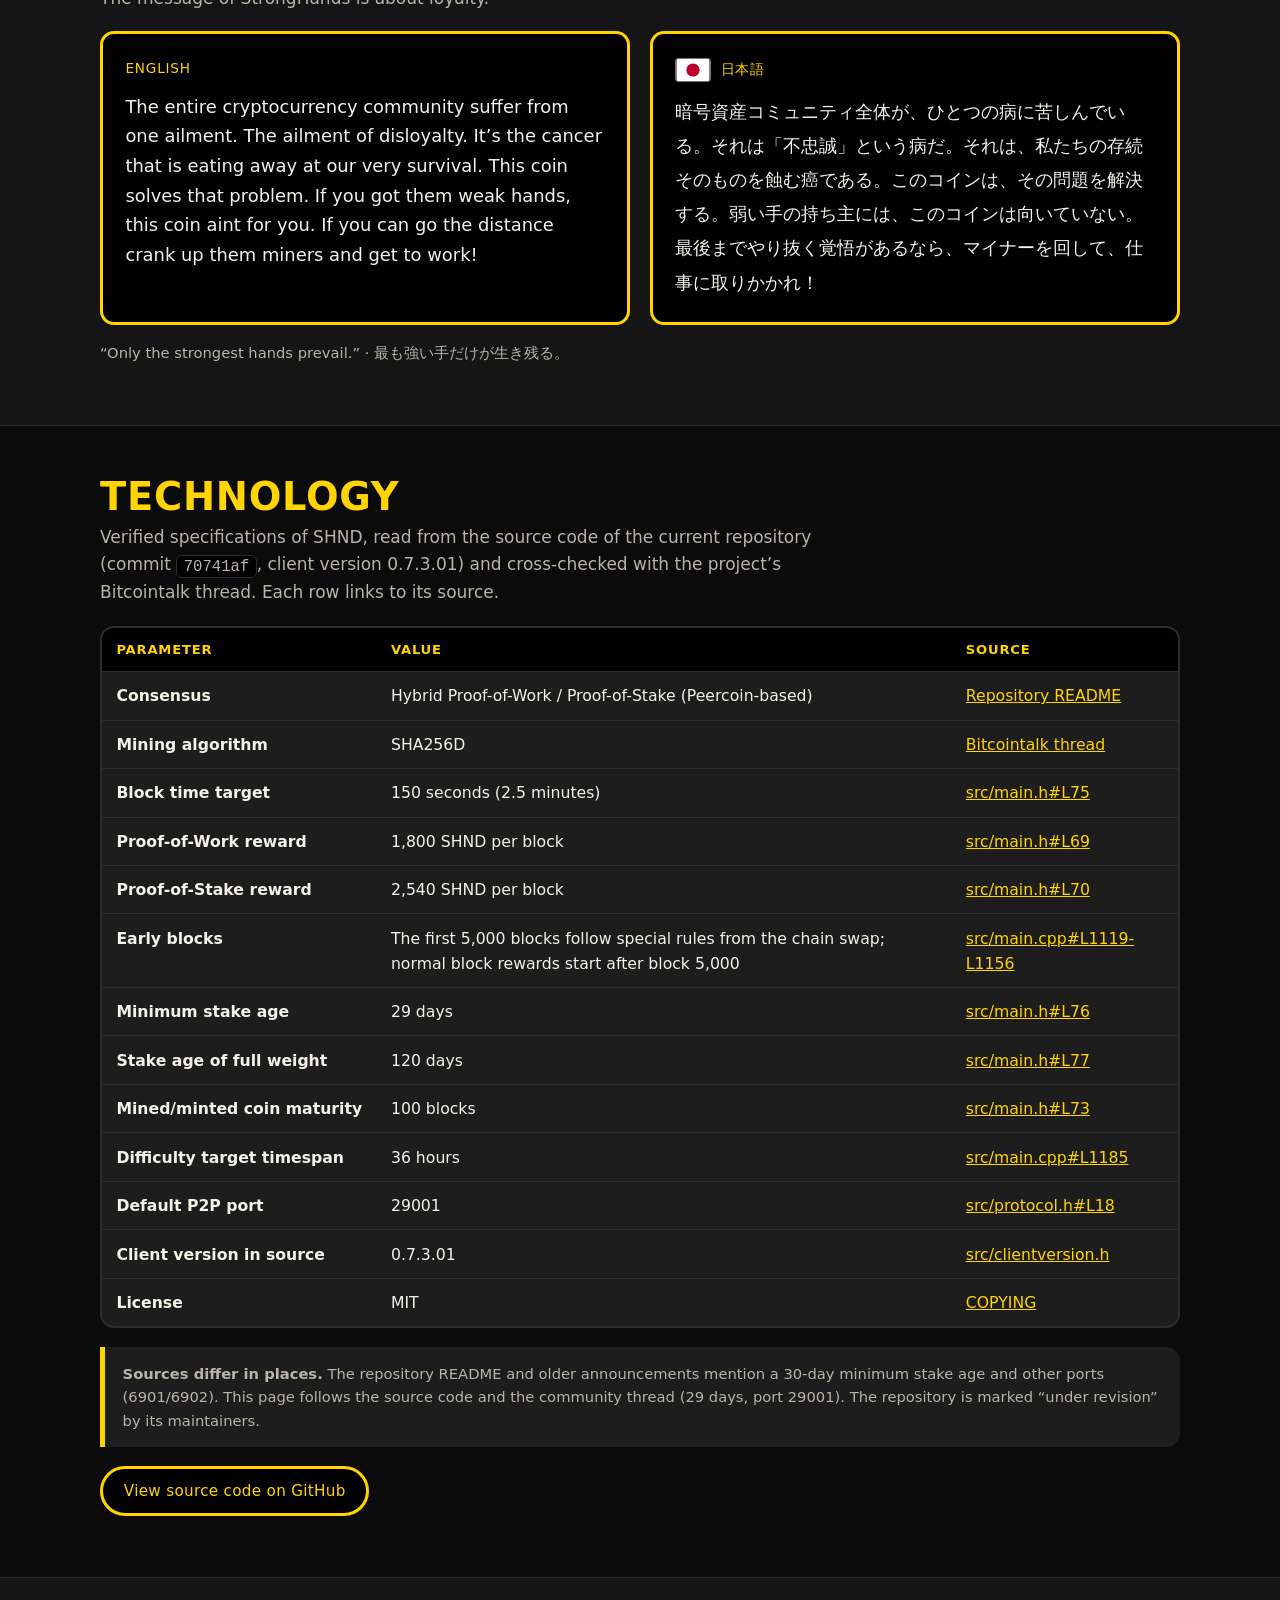
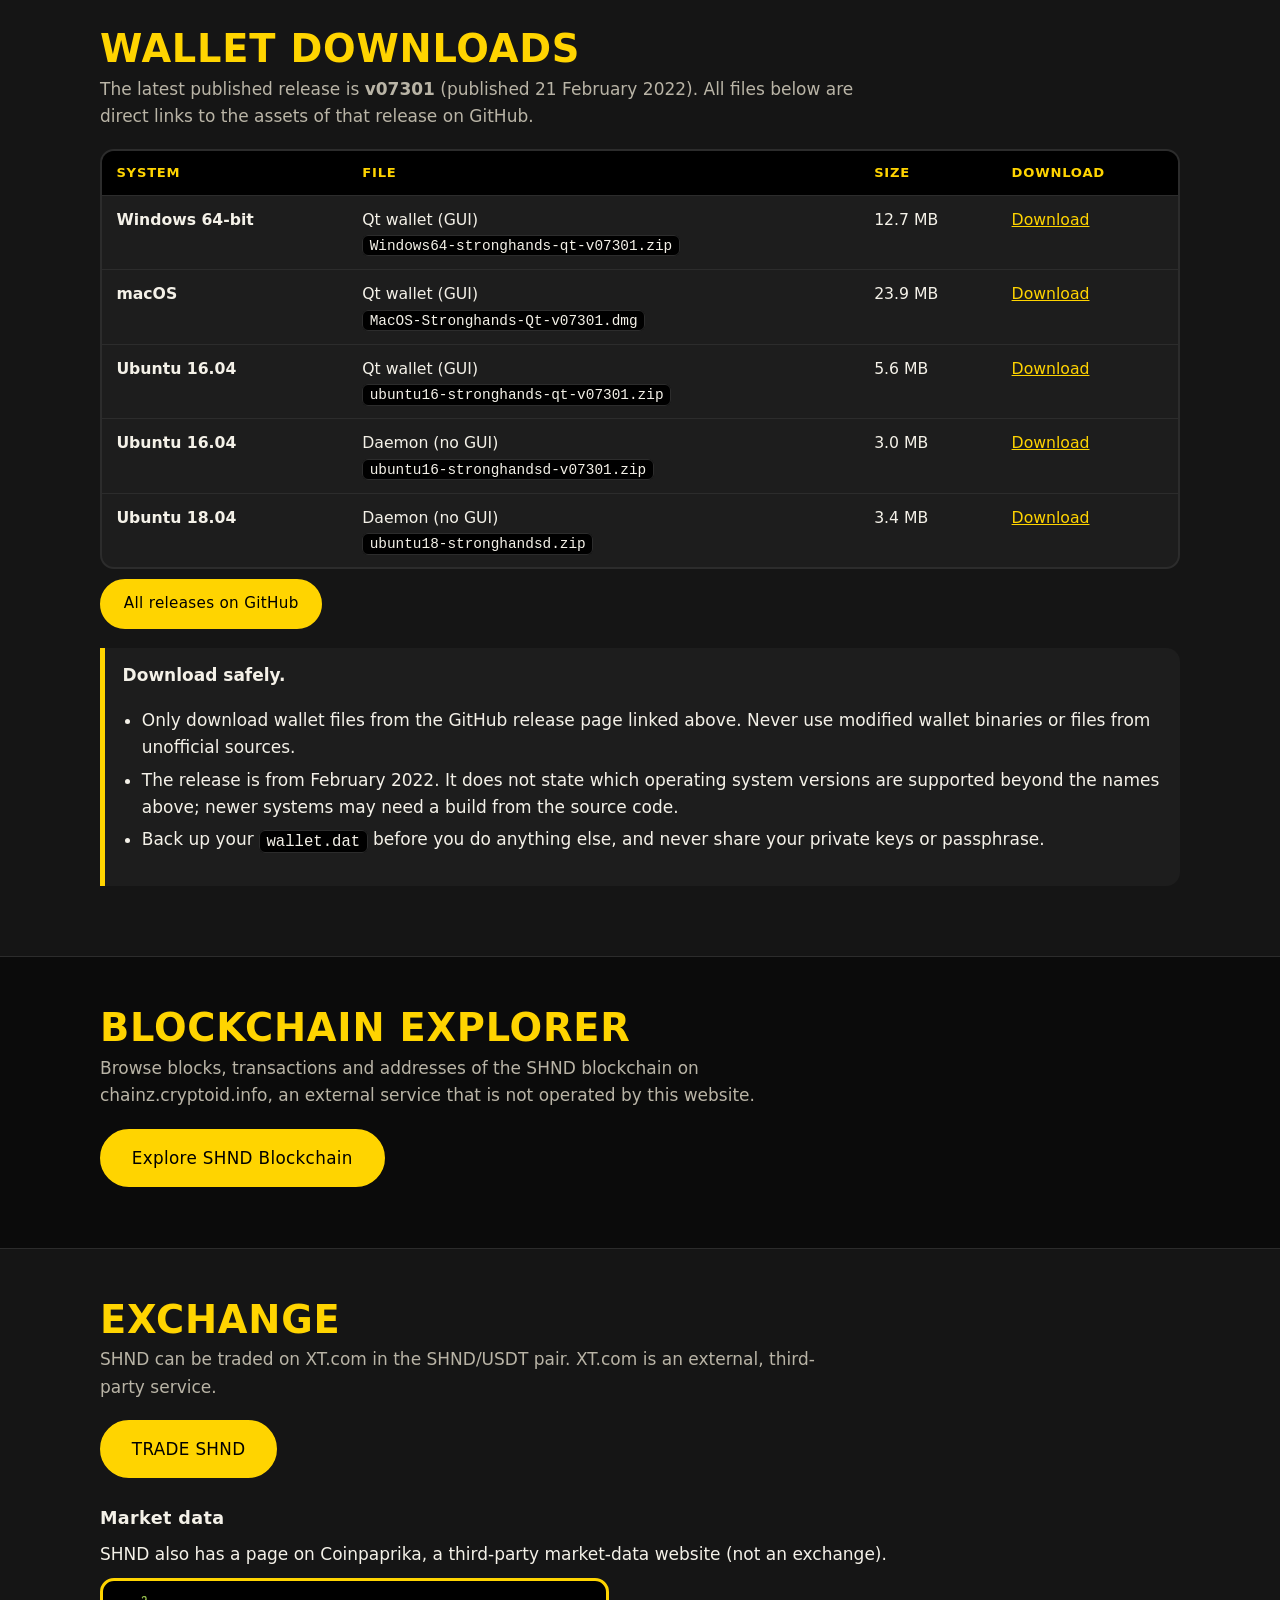
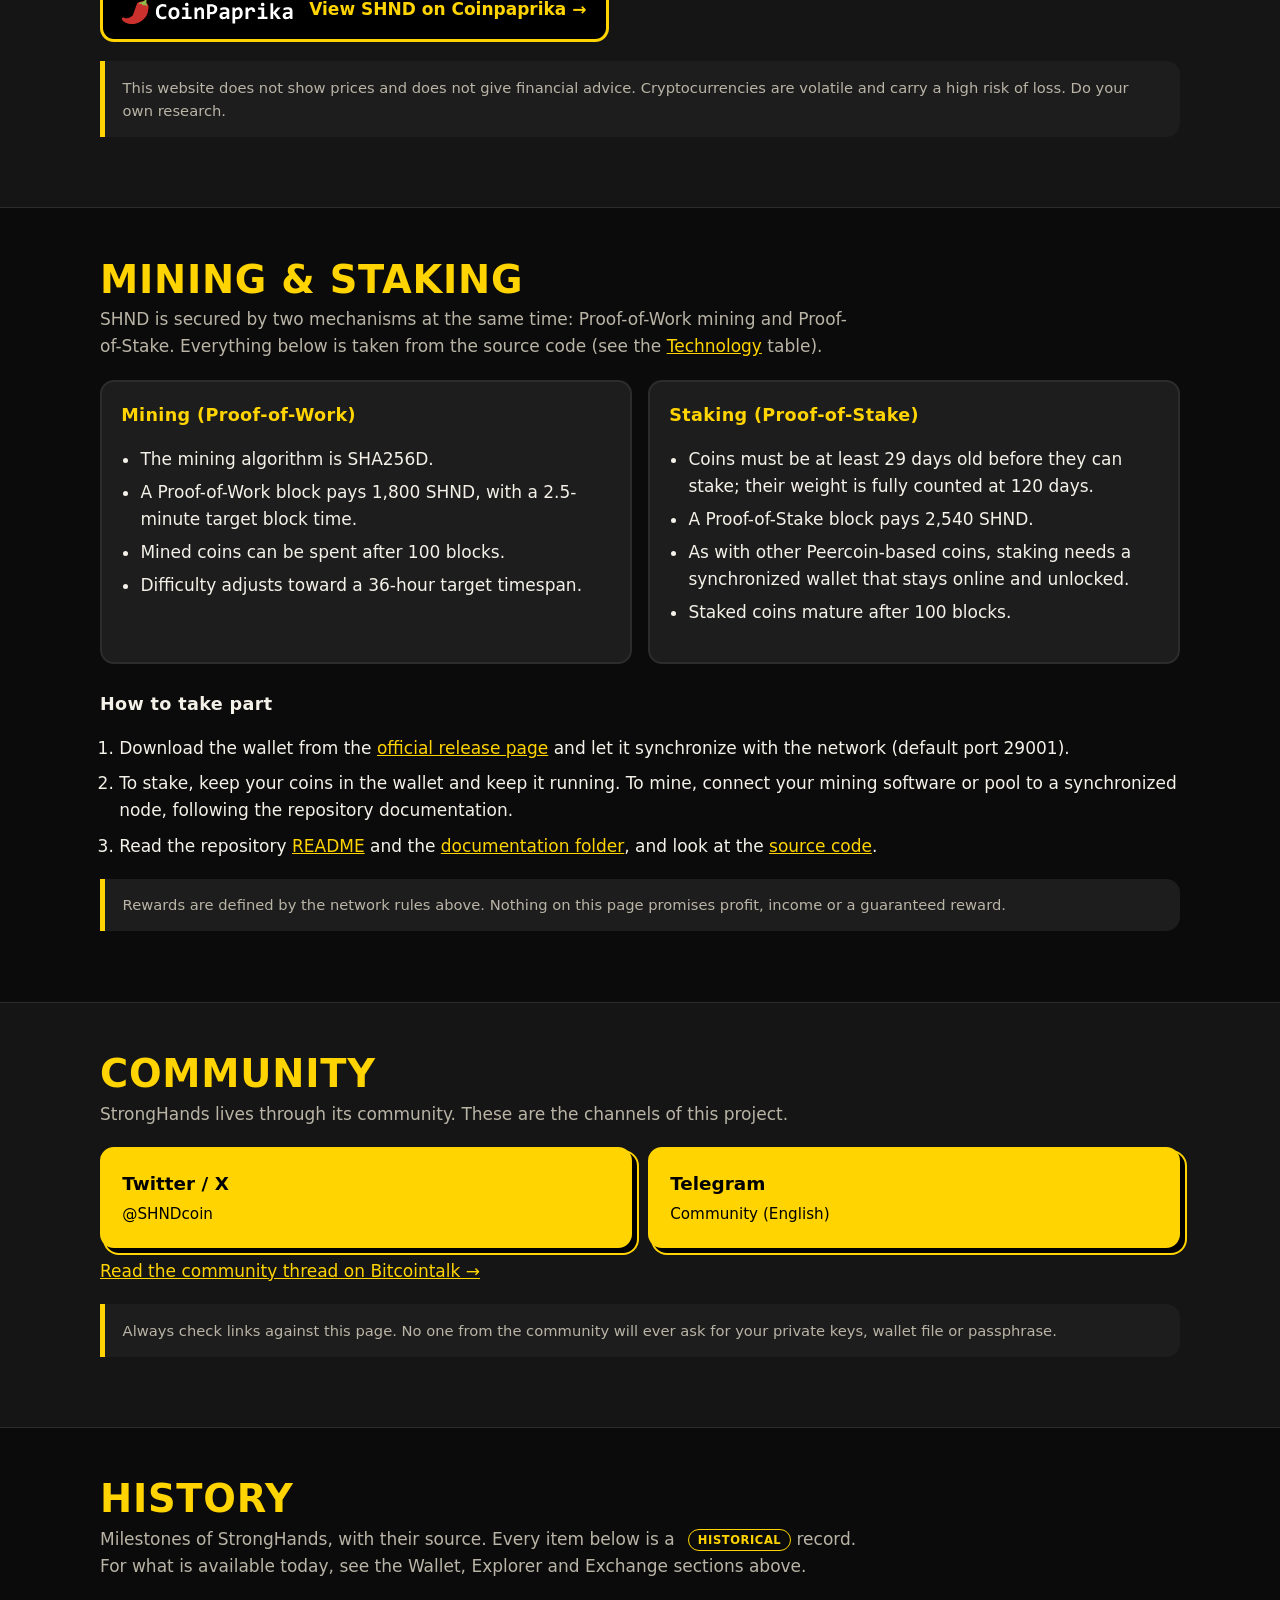
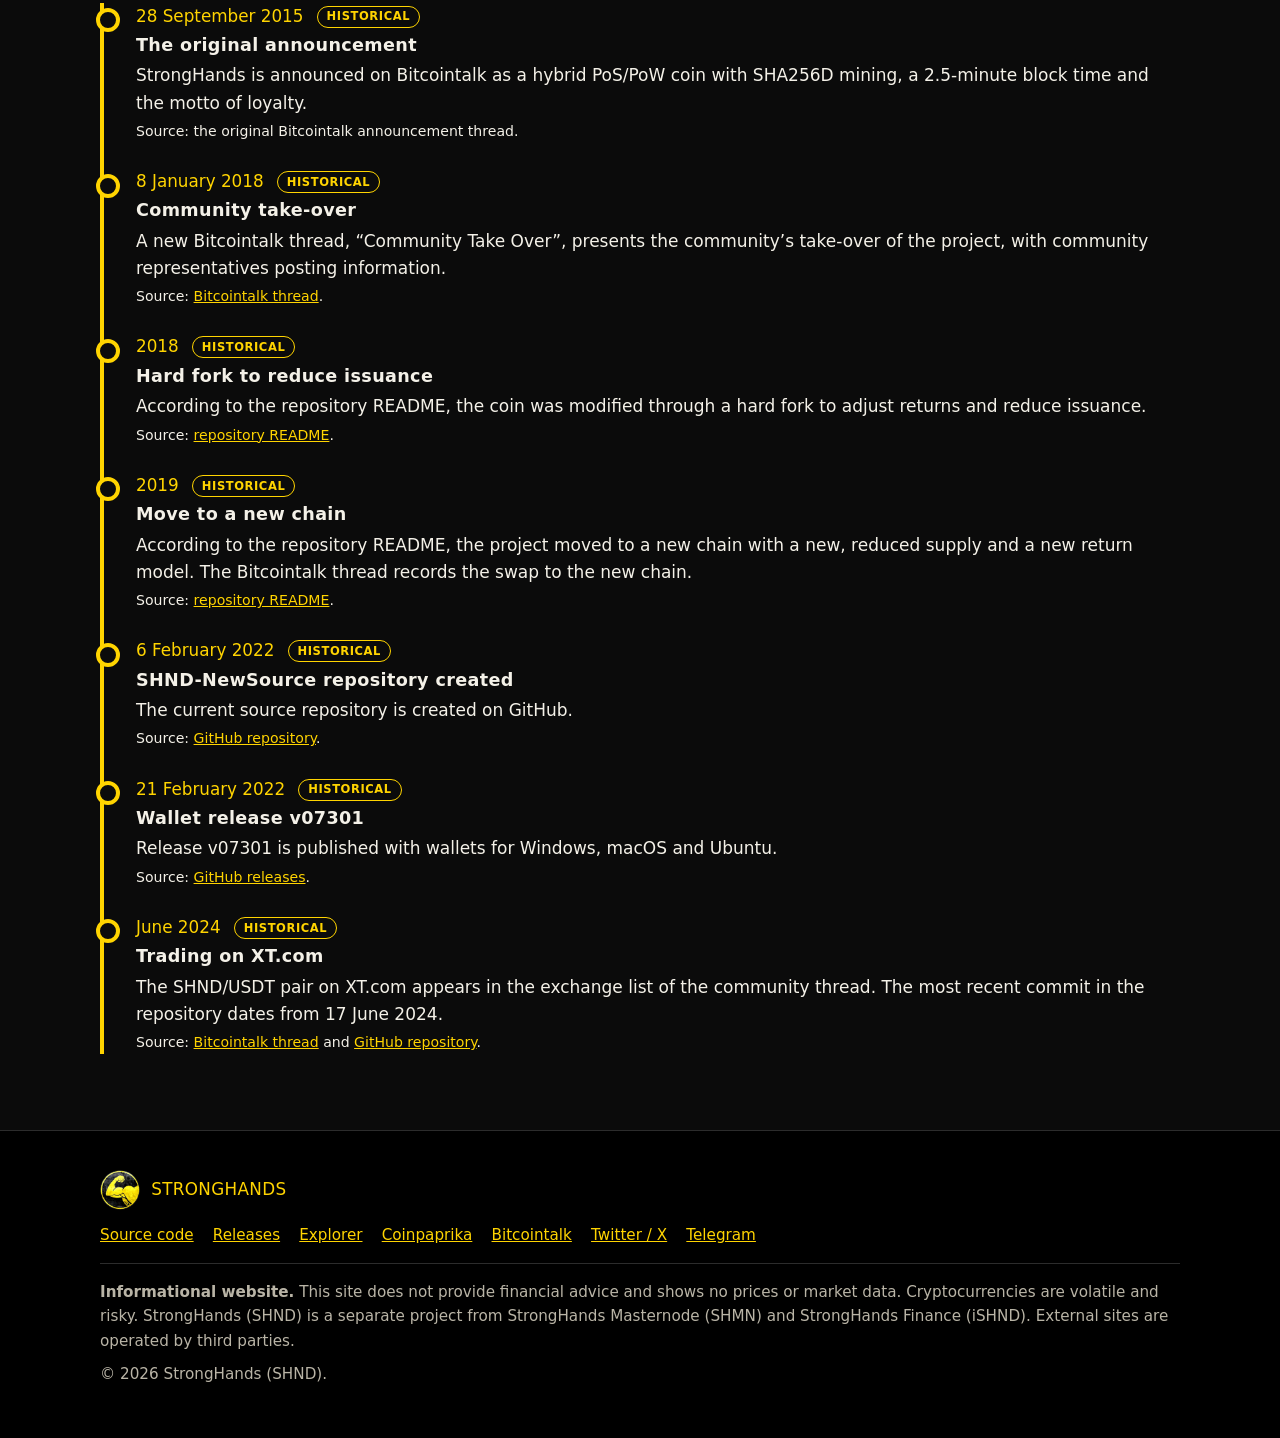
==== commit d3e38c0e: "Add Coinpaprika market-data link with logo; fix hero title sizing - Exchange section: "Market data" " ====
--- a/index.html
+++ b/index.html
@@ -221,6 +221,9 @@
         <h2 id="exchange-h">Exchange</h2>
         <p class="kicker">SHND can be traded on XT.com in the SHND/USDT pair. XT.com is an external, third-party service.</p>
         <p><a class="btn btn-primary btn-wide" href="https://www.xt.com/en/trade/shnd_usdt" target="_blank" rel="noopener noreferrer">TRADE SHND</a></p>
+        <h3>Market data</h3>
+        <p>SHND also has a page on Coinpaprika, a third-party market-data website (not an exchange).</p>
+        <p><a class="paprika" href="https://coinpaprika.com/coin/shnd-stronghands" target="_blank" rel="noopener noreferrer" aria-label="StrongHands (SHND) on Coinpaprika"><img src="assets/coinpaprika-logo.svg" width="171" height="29" alt="Coinpaprika" loading="lazy" decoding="async"><span>View SHND on Coinpaprika &rarr;</span></a></p>
         <p class="note small">This website does not show prices and does not give financial advice. Cryptocurrencies are volatile and carry a high risk of loss. Do your own research.</p>
       </div>
     </section>
@@ -334,6 +337,7 @@
         <li><a href="https://github.com/stronghandsblockchain/SHND-NewSource" target="_blank" rel="noopener noreferrer">Source code</a></li>
         <li><a href="https://github.com/stronghandsblockchain/SHND-NewSource/releases" target="_blank" rel="noopener noreferrer">Releases</a></li>
         <li><a href="https://chainz.cryptoid.info/shnd/" target="_blank" rel="noopener noreferrer">Explorer</a></li>
+        <li><a href="https://coinpaprika.com/coin/shnd-stronghands" target="_blank" rel="noopener noreferrer">Coinpaprika</a></li>
         <li><a href="https://bitcointalk.org/index.php?topic=2709780" target="_blank" rel="noopener noreferrer">Bitcointalk</a></li>
         <li><a href="https://twitter.com/SHNDcoin" target="_blank" rel="noopener noreferrer">Twitter / X</a></li>
         <li><a href="https://t.me/stronghands" target="_blank" rel="noopener noreferrer">Telegram</a></li>
--- a/css/style.css
+++ b/css/style.css
@@ -39,7 +39,7 @@
 .hero-grid{display:grid;gap:2rem;align-items:center}
 .eyebrow{margin:0 0 .6rem;font-size:.9rem;text-transform:uppercase;color:var(--yellow)}
 h1{margin:0 0 .6rem;line-height:.95}
-h1 .word{display:block;font-size:clamp(1.7rem,8.6vw,5.6rem);color:var(--text);text-shadow:3px 3px 0 var(--yellow);overflow-wrap:anywhere}
+h1 .word{display:block;font-size:clamp(1.7rem,8.2vw,4.3rem);color:var(--text);text-shadow:3px 3px 0 var(--yellow);overflow-wrap:normal;white-space:nowrap}
 .hero-grid>*{min-width:0}
 html,body{overflow-x:hidden}
 .tagline{font-size:clamp(1.15rem,3.6vw,1.6rem);font-style:italic;color:var(--yellow);margin:.2rem 0 1rem}
@@ -47,7 +47,7 @@
 .cta-row{display:flex;flex-wrap:wrap;gap:.75rem;margin:1.4rem 0 0}
 .hero-art{margin:0;justify-self:center;width:min(100%,400px)}
 .hero-art img{display:block;width:100%;height:auto;aspect-ratio:1/1;filter:drop-shadow(0 0 28px rgba(255,212,0,.25))}
-@media (min-width:860px){.hero-grid{grid-template-columns:1.25fr .75fr}}
+@media (min-width:860px){.hero-grid{grid-template-columns:1.25fr .75fr}h1 .word{font-size:min(4.3rem,5.9vw)}}
 
 .btn{display:inline-block;padding:.85rem 1.3rem;border:3px solid var(--yellow);border-radius:999px;text-decoration:none;font-size:.95rem;line-height:1.1;text-align:center;transition:transform .12s;cursor:pointer}
 .btn:hover{transform:translateY(-2px)}
@@ -71,6 +71,10 @@
 .card:hover{color:#000;background:#fff;border-color:#fff}
 .box{padding:1.2rem;border:2px solid var(--line);border-radius:var(--r);background:var(--char2)}
 .box h3{margin-top:0;color:var(--yellow)}
+
+.paprika{display:inline-flex;align-items:center;gap:1rem;flex-wrap:wrap;padding:.9rem 1.2rem;border:3px solid var(--yellow);border-radius:var(--r);background:#000;color:var(--yellow);text-decoration:none;font-weight:700}
+.paprika img{display:block;height:29px;width:auto;max-width:100%}
+.paprika:hover{border-color:#fff;color:#fff}
 
 /* Motto */
 .motto-grid{display:grid;gap:1.2rem}
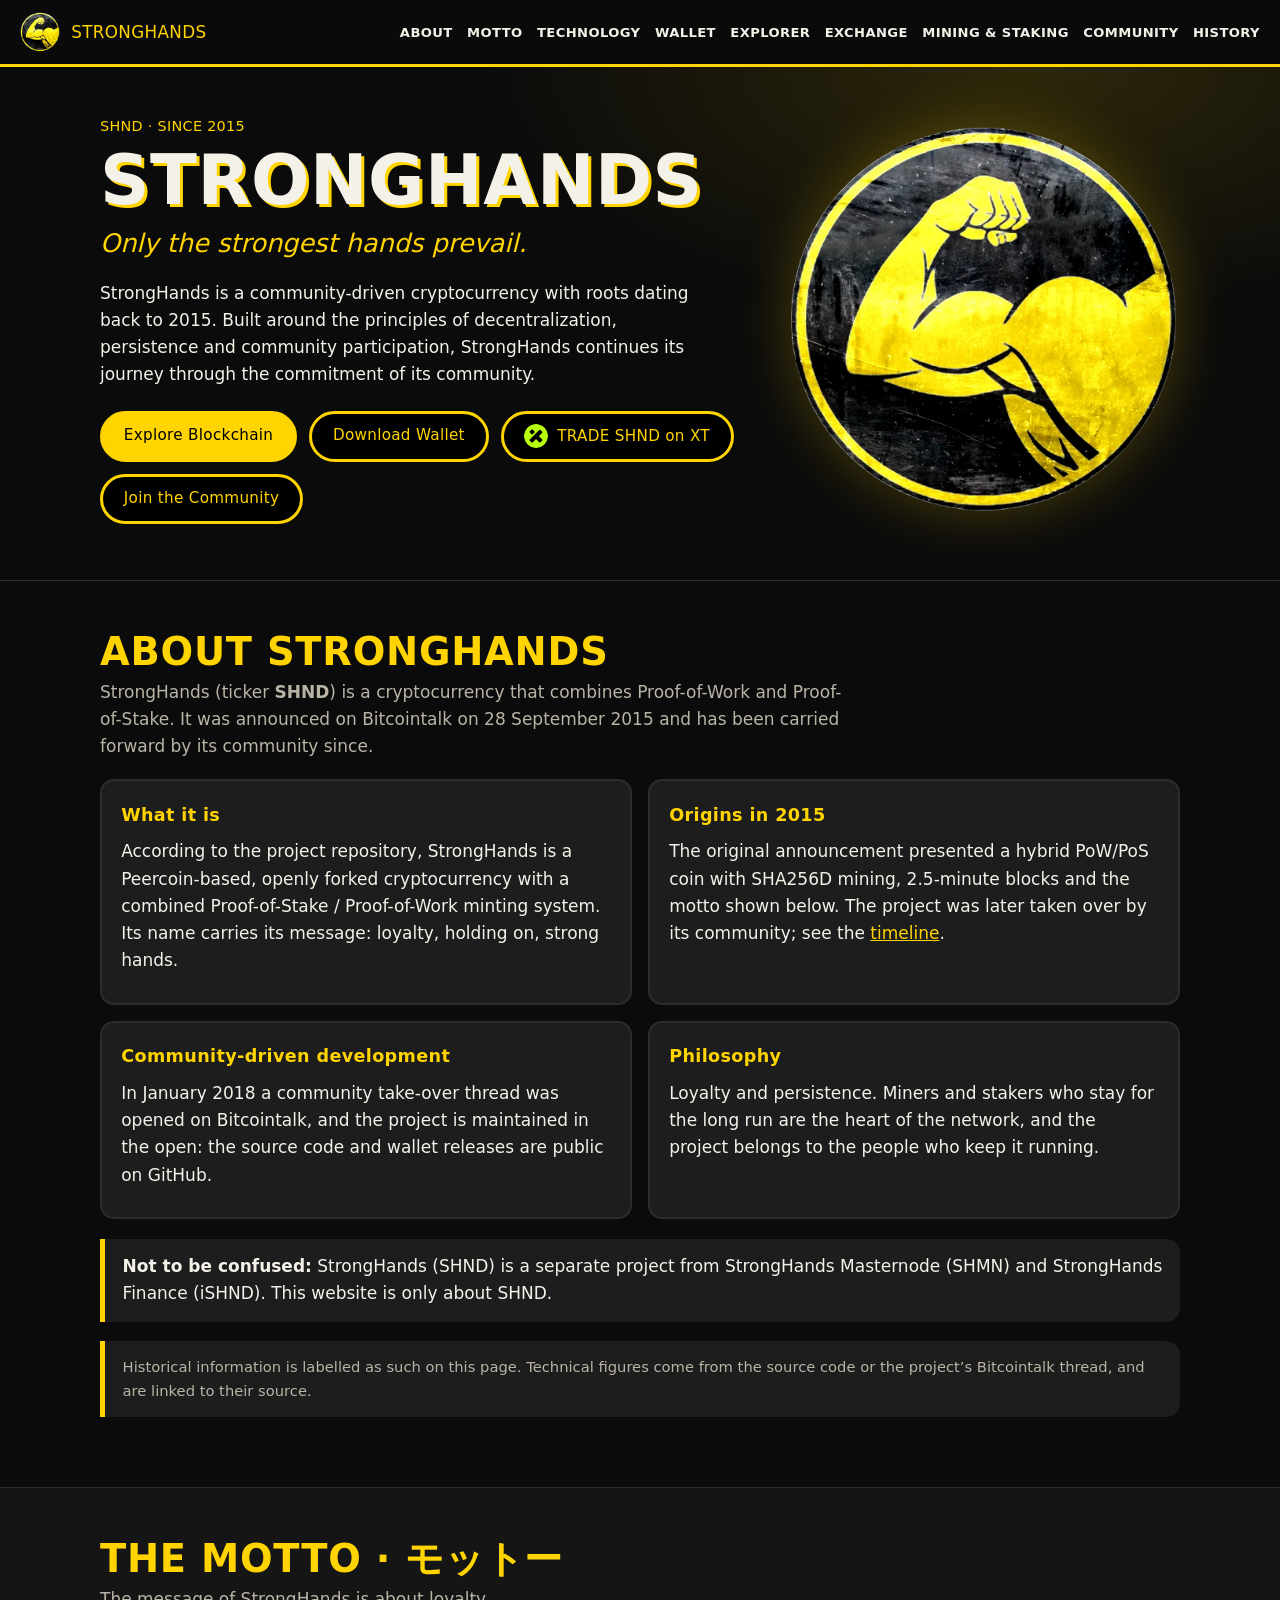
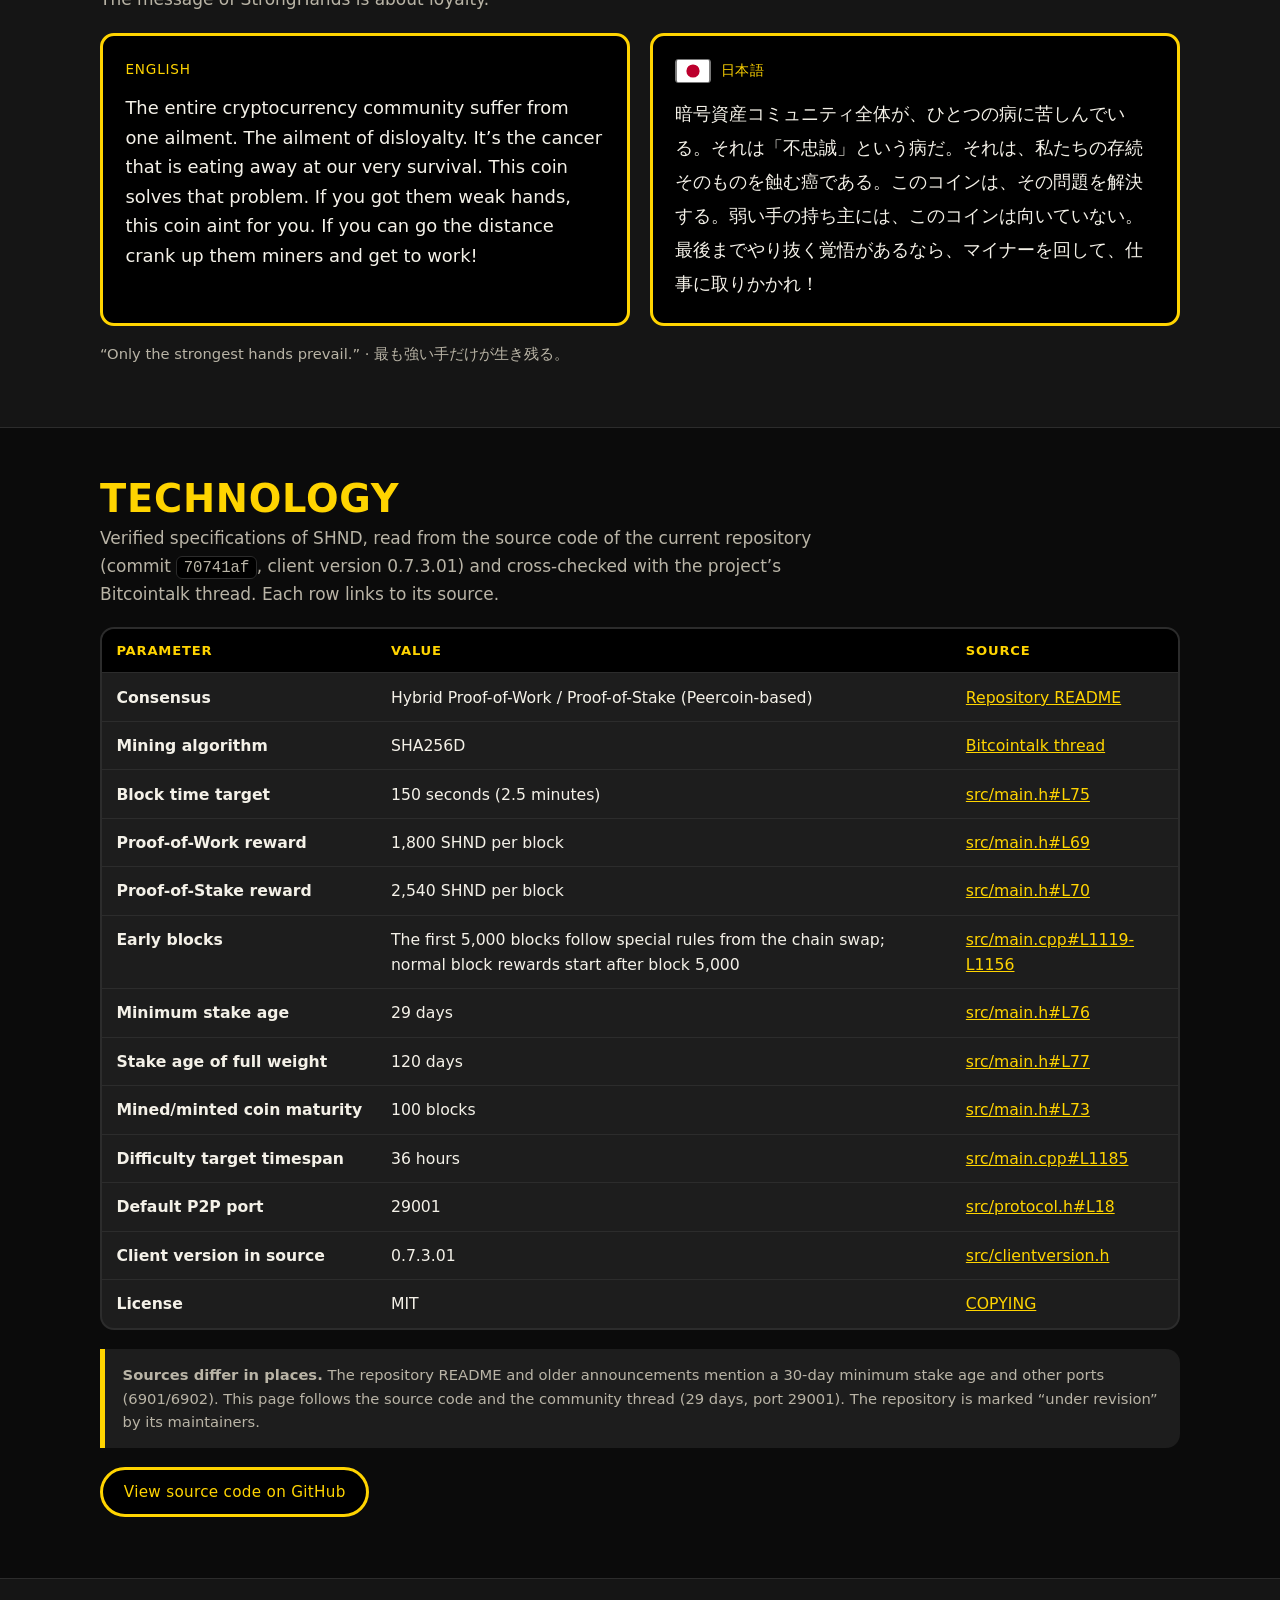
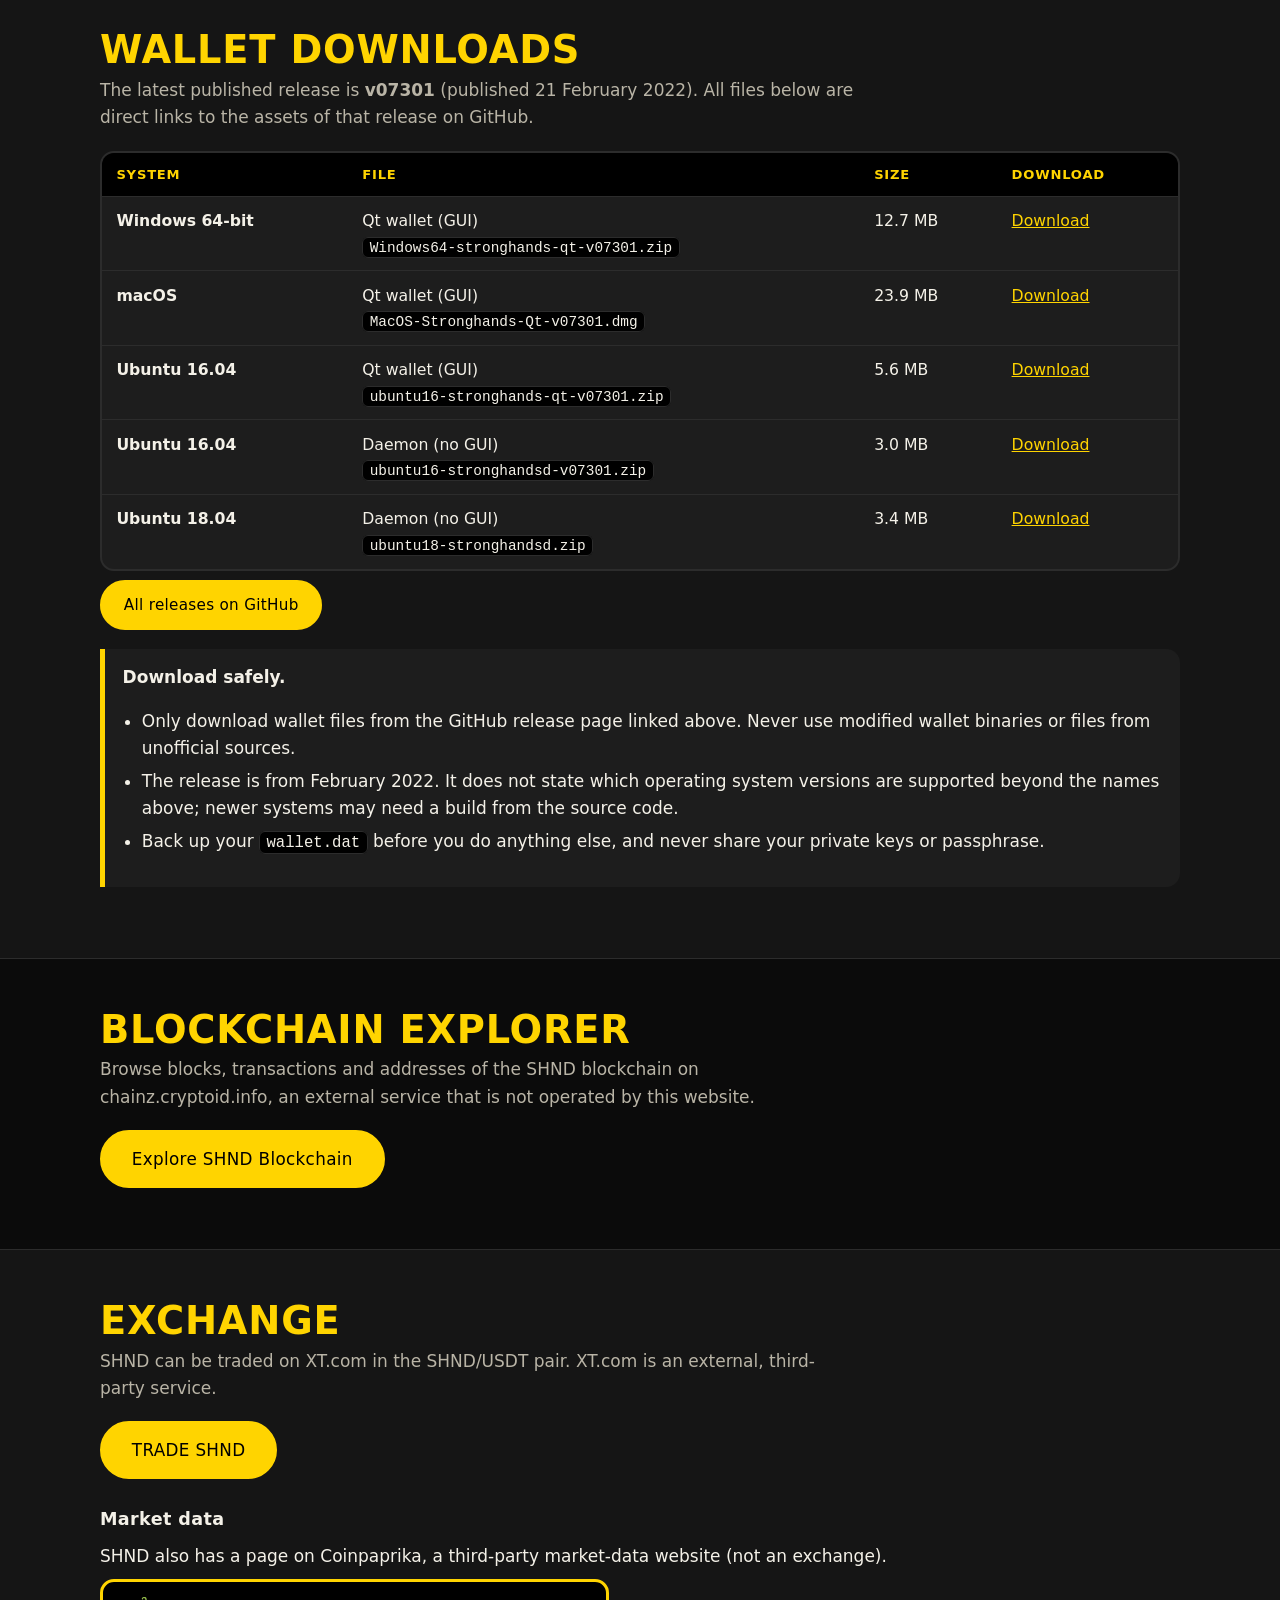
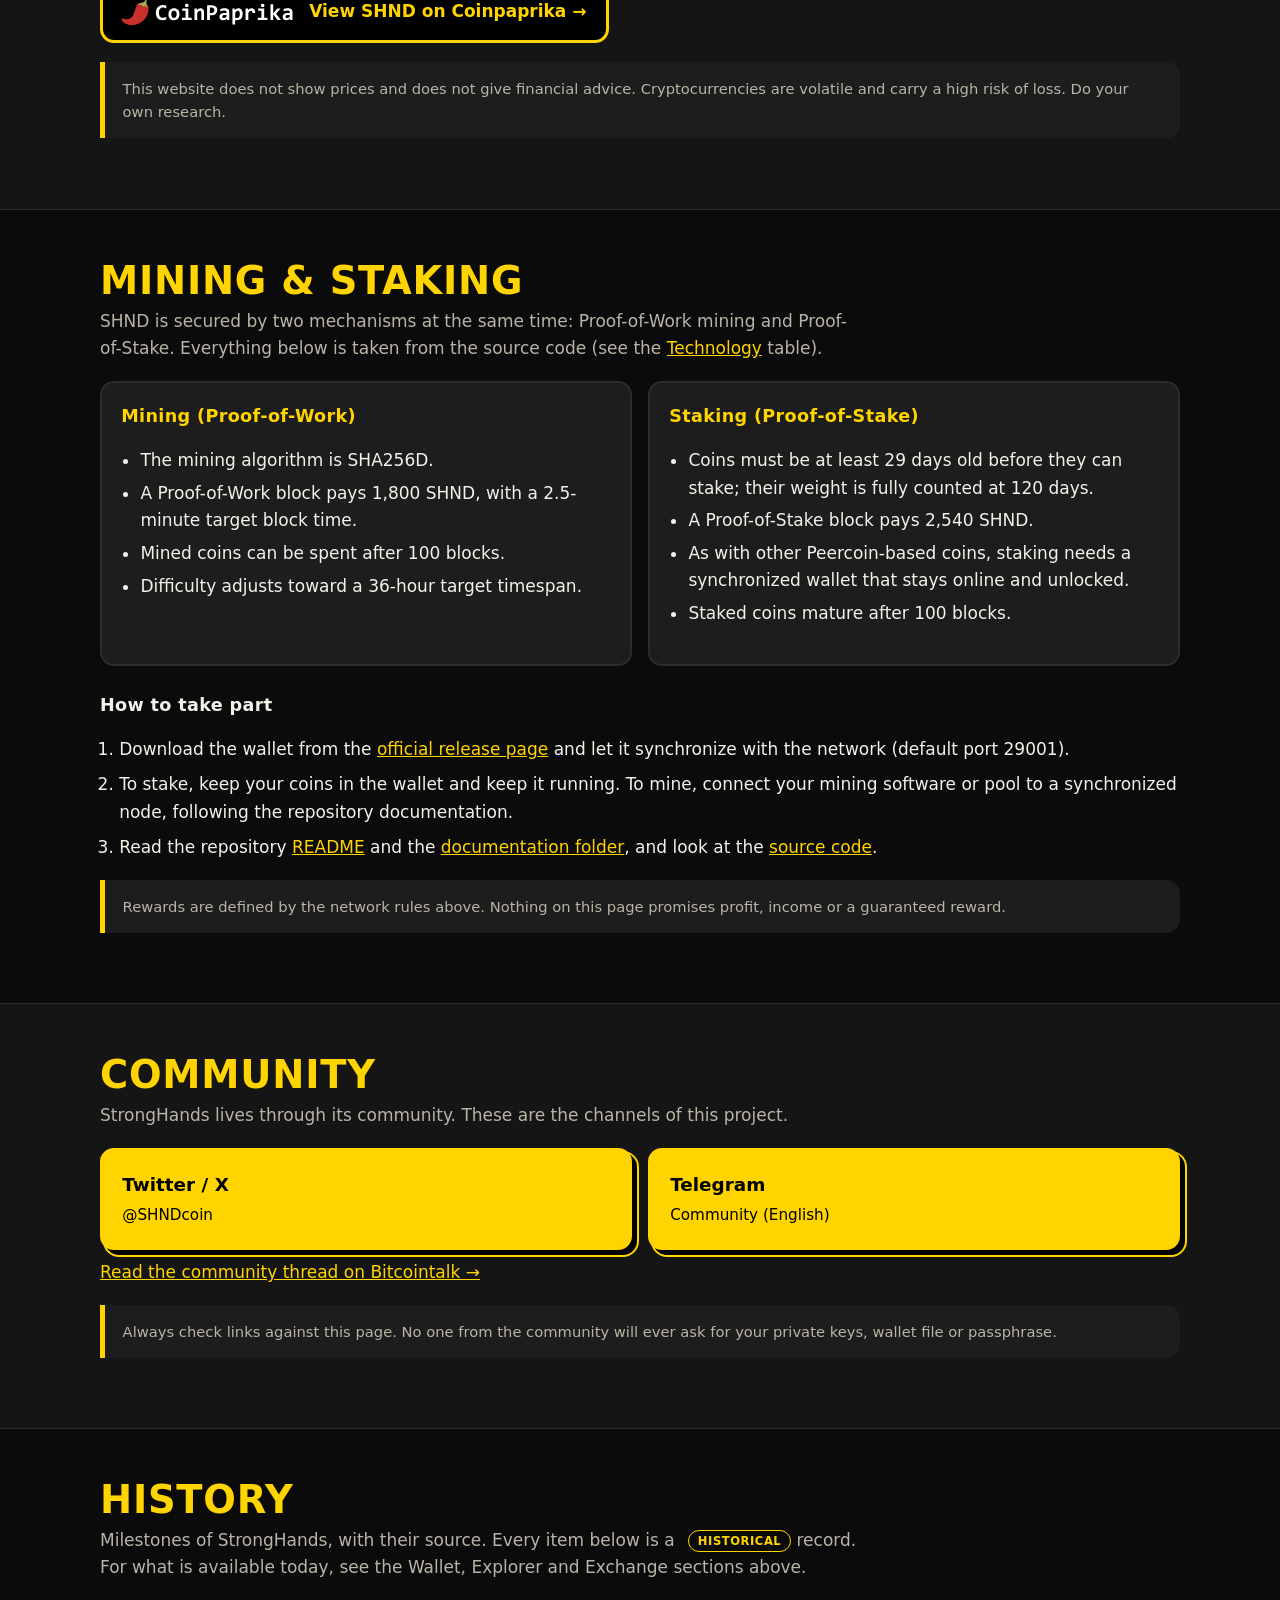
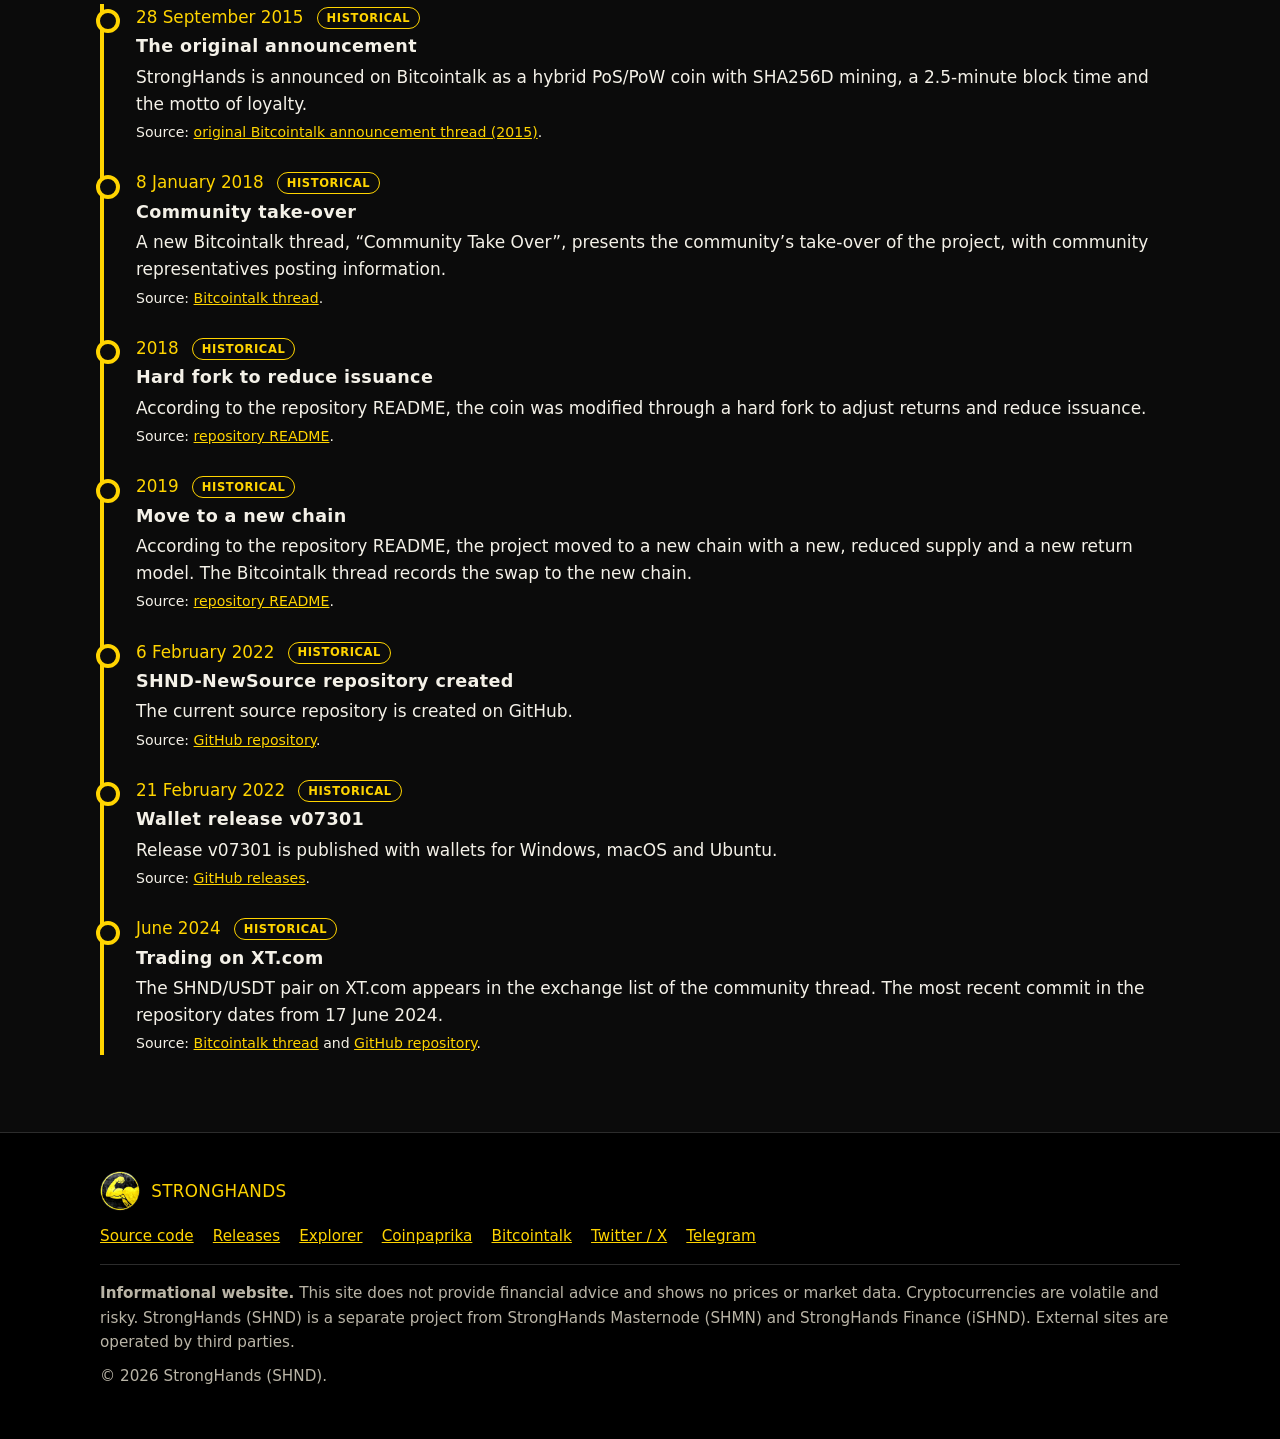
==== commit f5bec8f2: "Hero button: TRADE SHND on XT with XT logo; link original 2015 Bitcointalk announcement Co-Authored-" ====
--- a/index.html
+++ b/index.html
@@ -90,7 +90,7 @@
           <p class="cta-row">
             <a class="btn btn-primary" href="https://chainz.cryptoid.info/shnd/" target="_blank" rel="noopener noreferrer">Explore Blockchain</a>
             <a class="btn btn-secondary" href="#wallet">Download Wallet</a>
-            <a class="btn btn-secondary" href="https://www.xt.com/en/trade/shnd_usdt" target="_blank" rel="noopener noreferrer">Trade SHND</a>
+            <a class="btn btn-secondary" href="https://www.xt.com/en/trade/shnd_usdt" target="_blank" rel="noopener noreferrer"><img class="btn-ico" src="assets/xt-logo.png" alt="" width="24" height="24">TRADE SHND on XT</a>
             <a class="btn btn-secondary" href="#community">Join the Community</a>
           </p>
         </div>
@@ -284,7 +284,7 @@
             <span class="when">28 September 2015 <span class="tag">Historical</span></span>
             <h3>The original announcement</h3>
             <p>StrongHands is announced on Bitcointalk as a hybrid PoS/PoW coin with SHA256D mining, a 2.5-minute block time and the motto of loyalty.</p>
-            <p class="src">Source: the original Bitcointalk announcement thread.</p>
+            <p class="src">Source: <a href="https://bitcointalk.org/index.php?topic=1195510" target="_blank" rel="noopener noreferrer">original Bitcointalk announcement thread (2015)</a>.</p>
           </li>
           <li>
             <span class="when">8 January 2018 <span class="tag">Historical</span></span>
--- a/css/style.css
+++ b/css/style.css
@@ -55,6 +55,7 @@
 .btn-primary:hover{color:#000;background:#fff;border-color:#fff}
 .btn-secondary{background:#000;color:var(--yellow)}
 .btn-secondary:hover{color:#fff;border-color:#fff}
+.btn-ico{display:inline-block;width:24px;height:24px;vertical-align:middle;margin:-3px .55rem -3px 0;border-radius:50%}
 .btn-wide{padding:1.05rem 1.8rem;font-size:1.05rem}
 
 /* Panels */
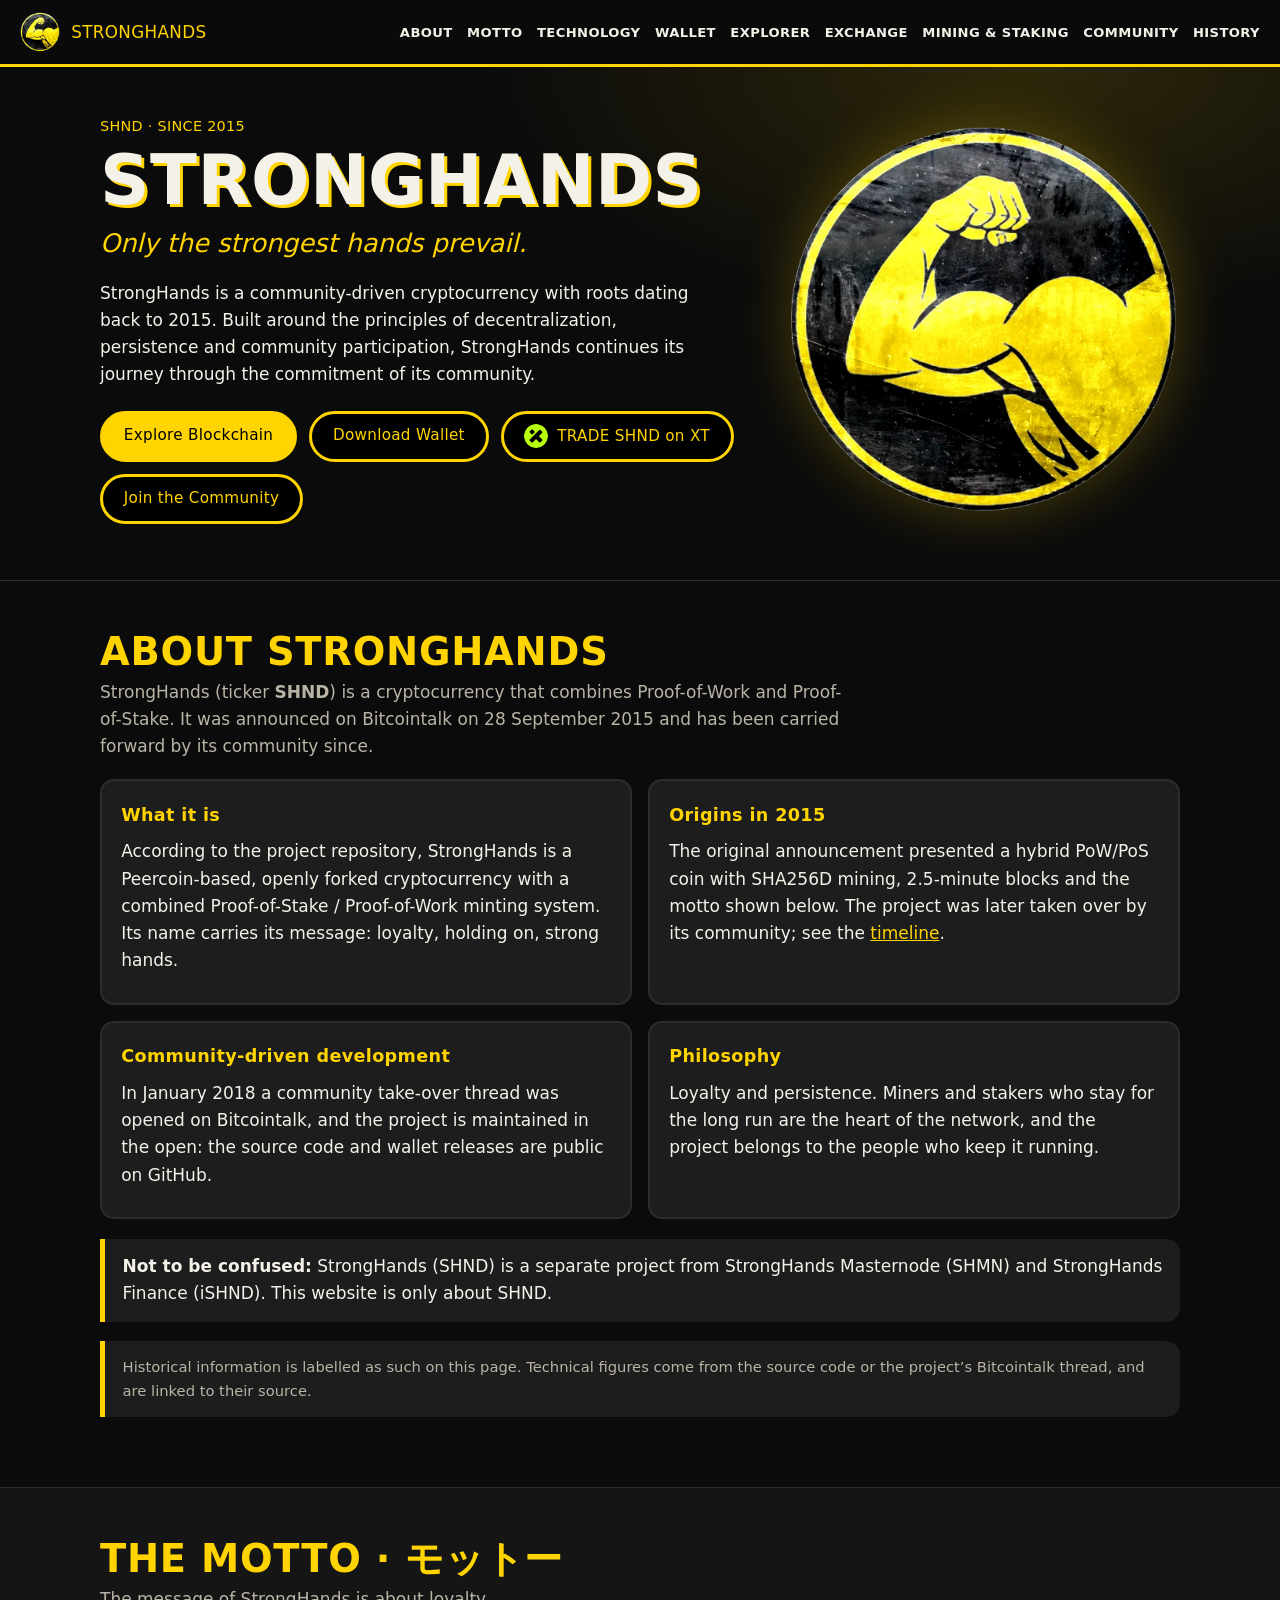
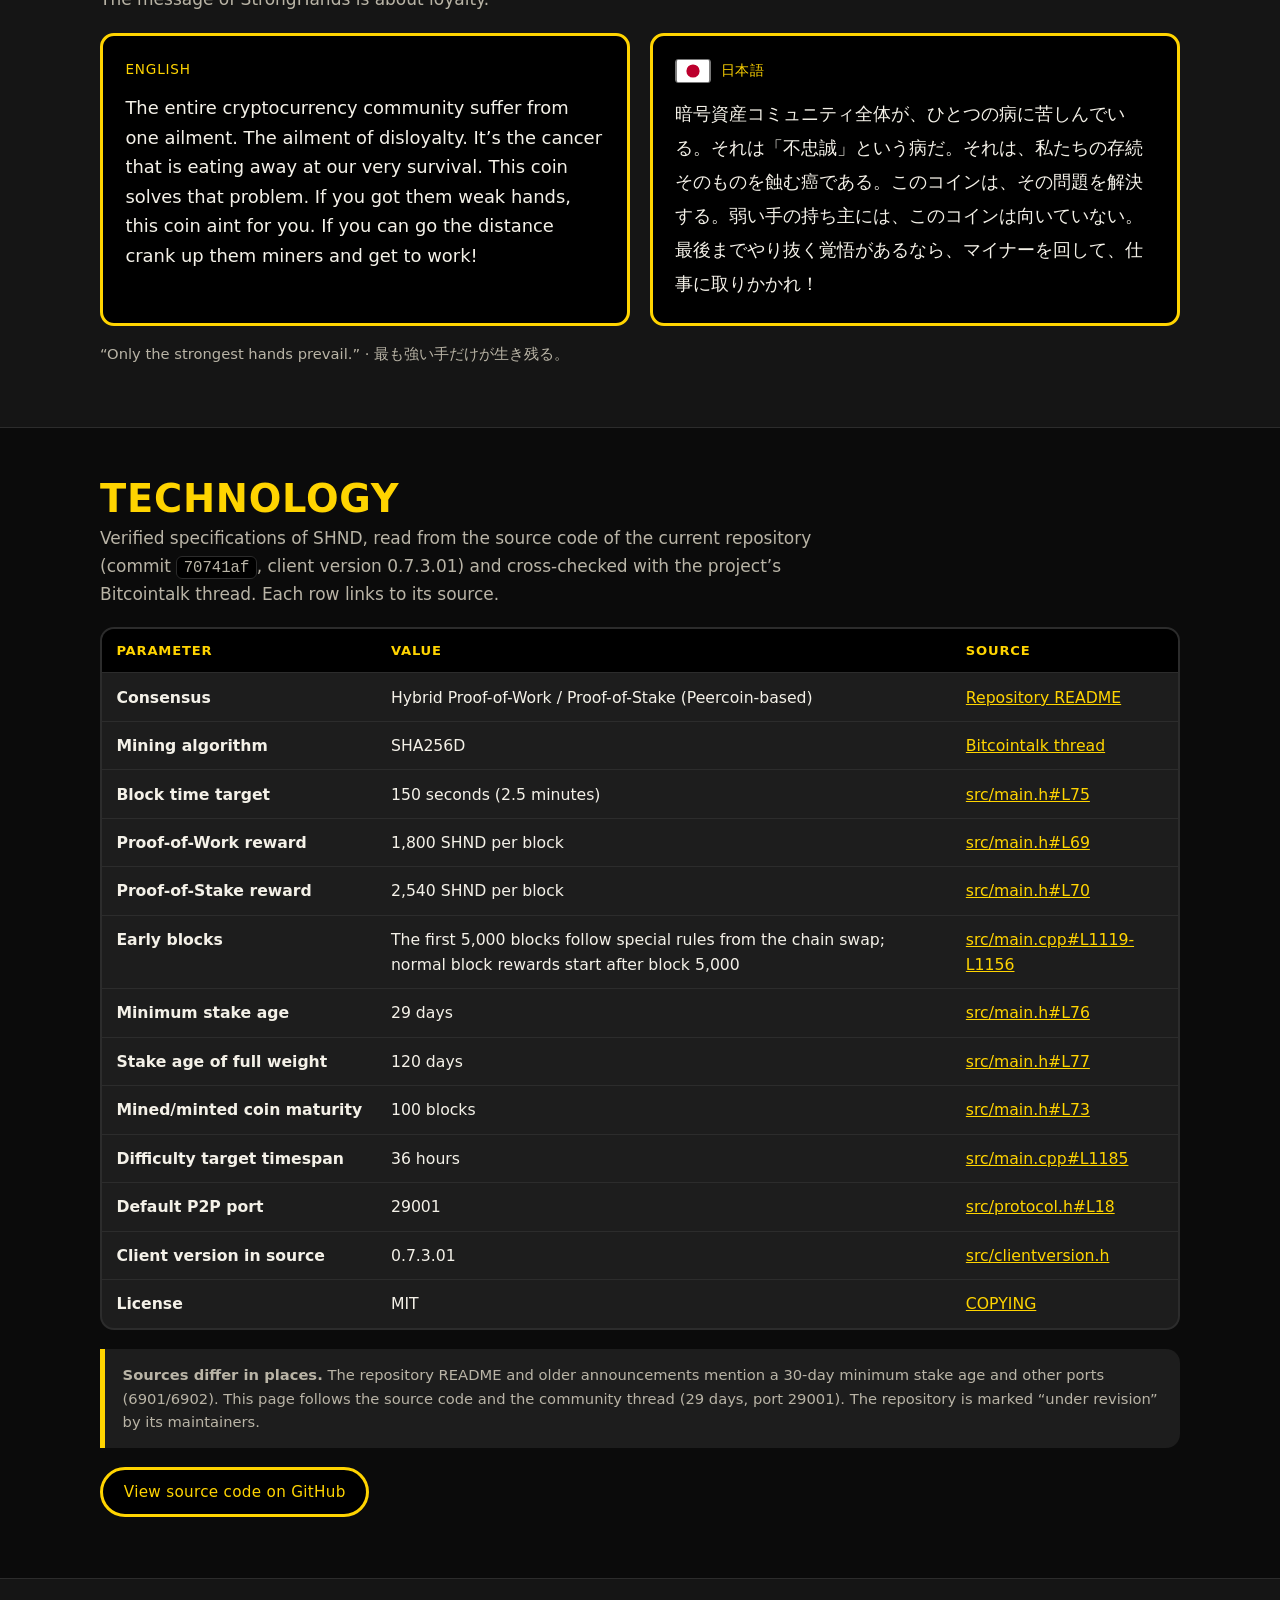
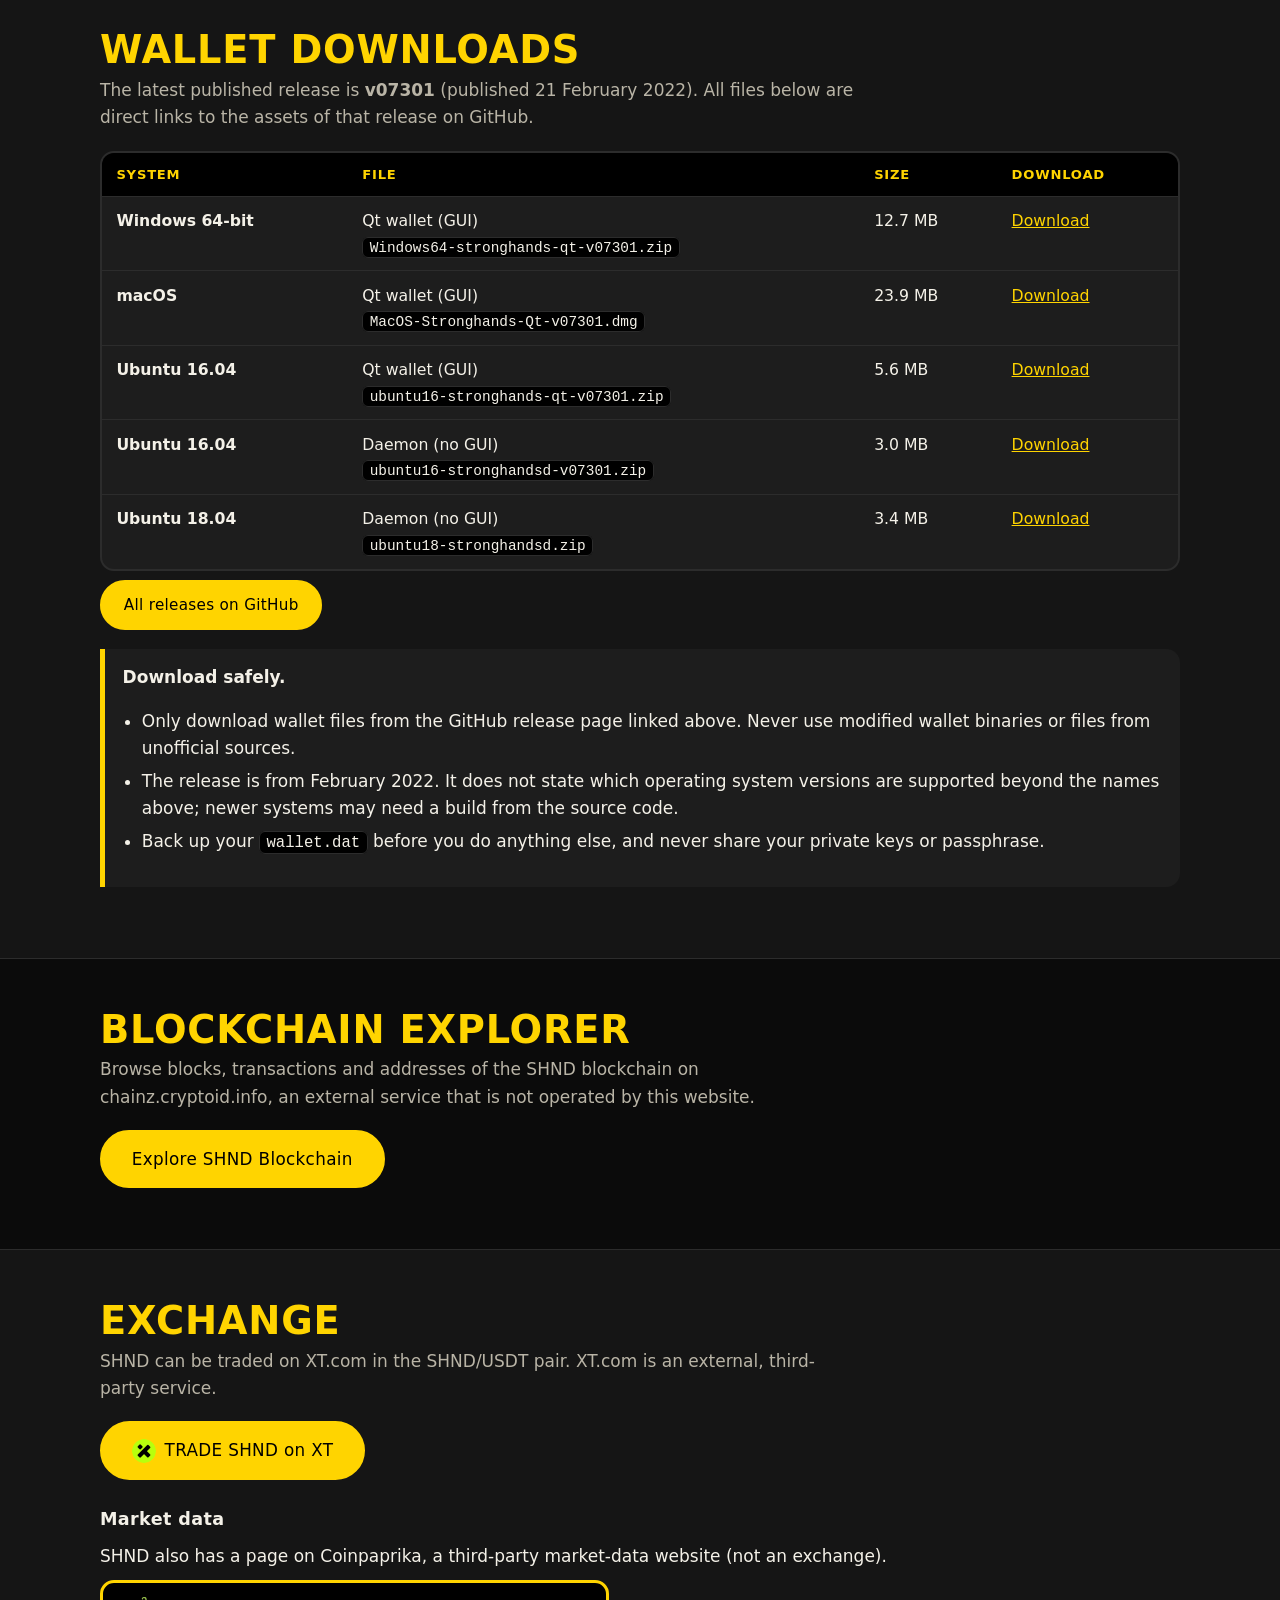
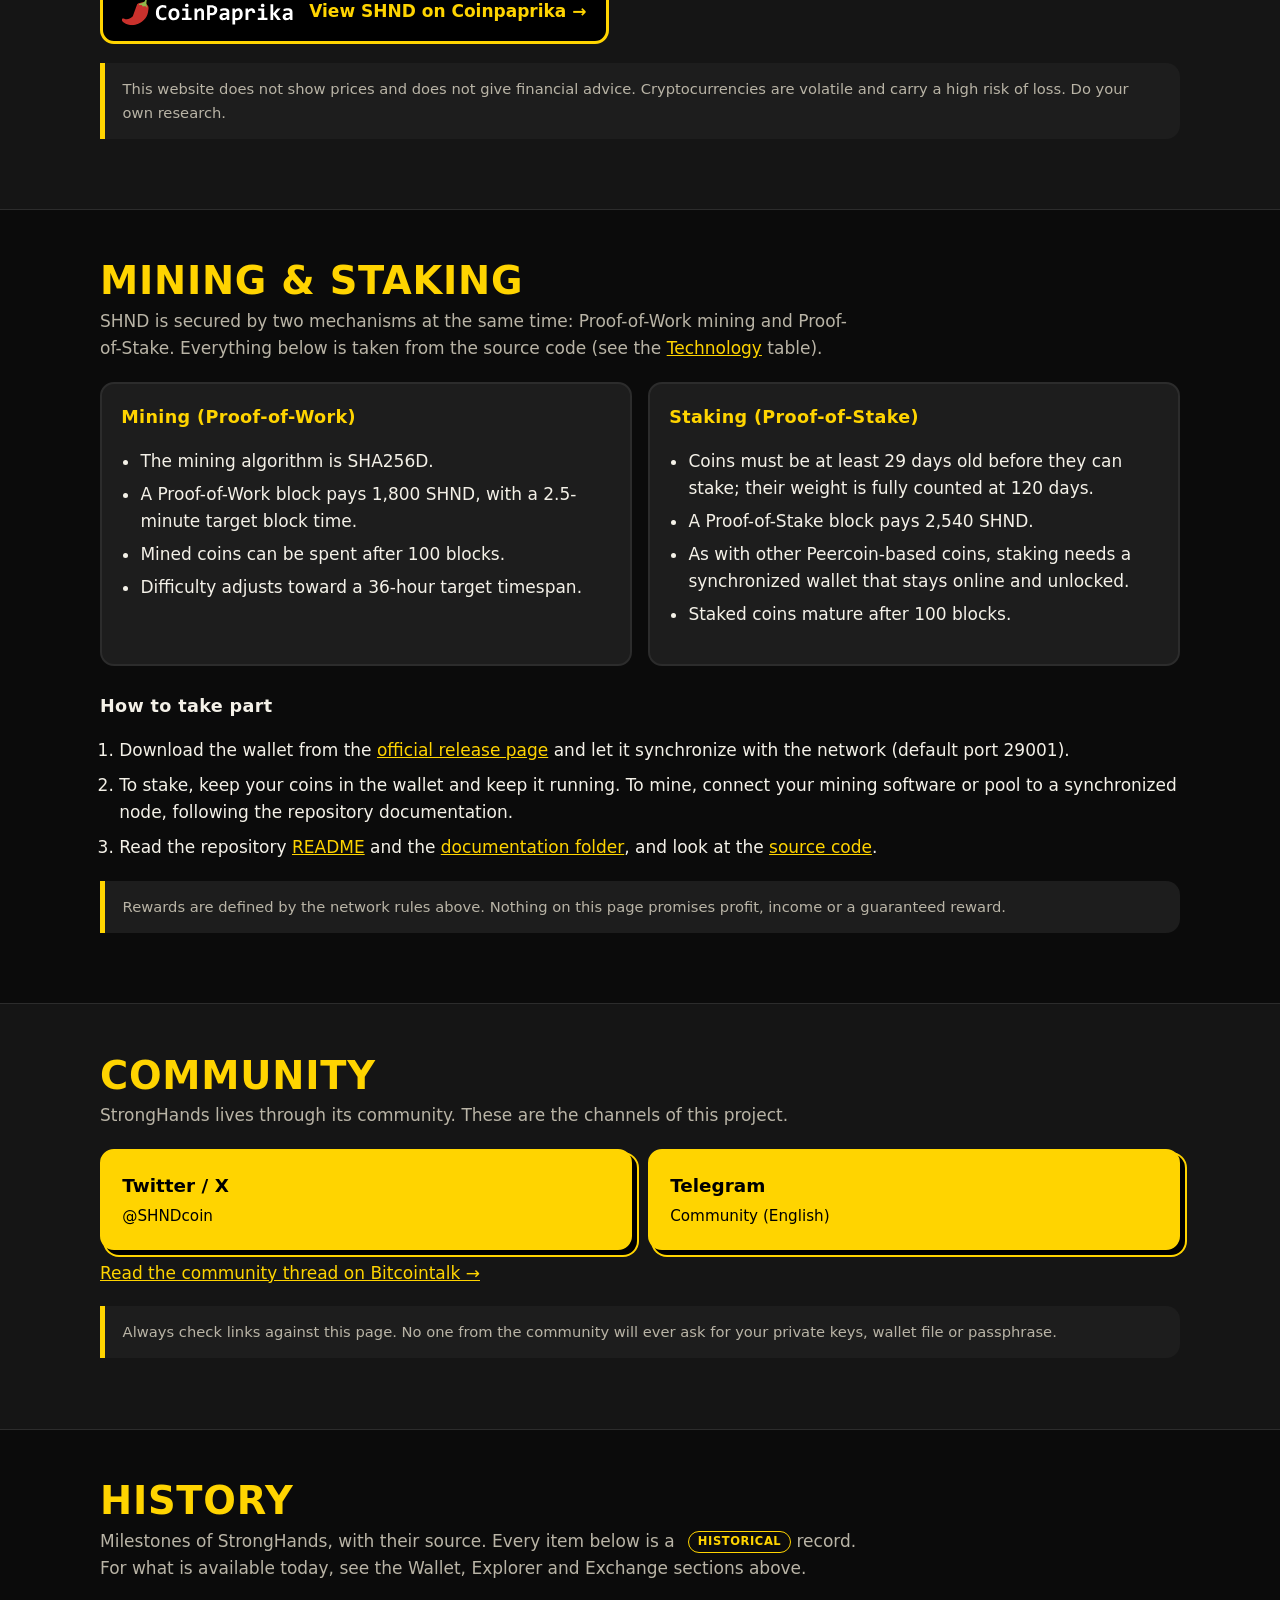
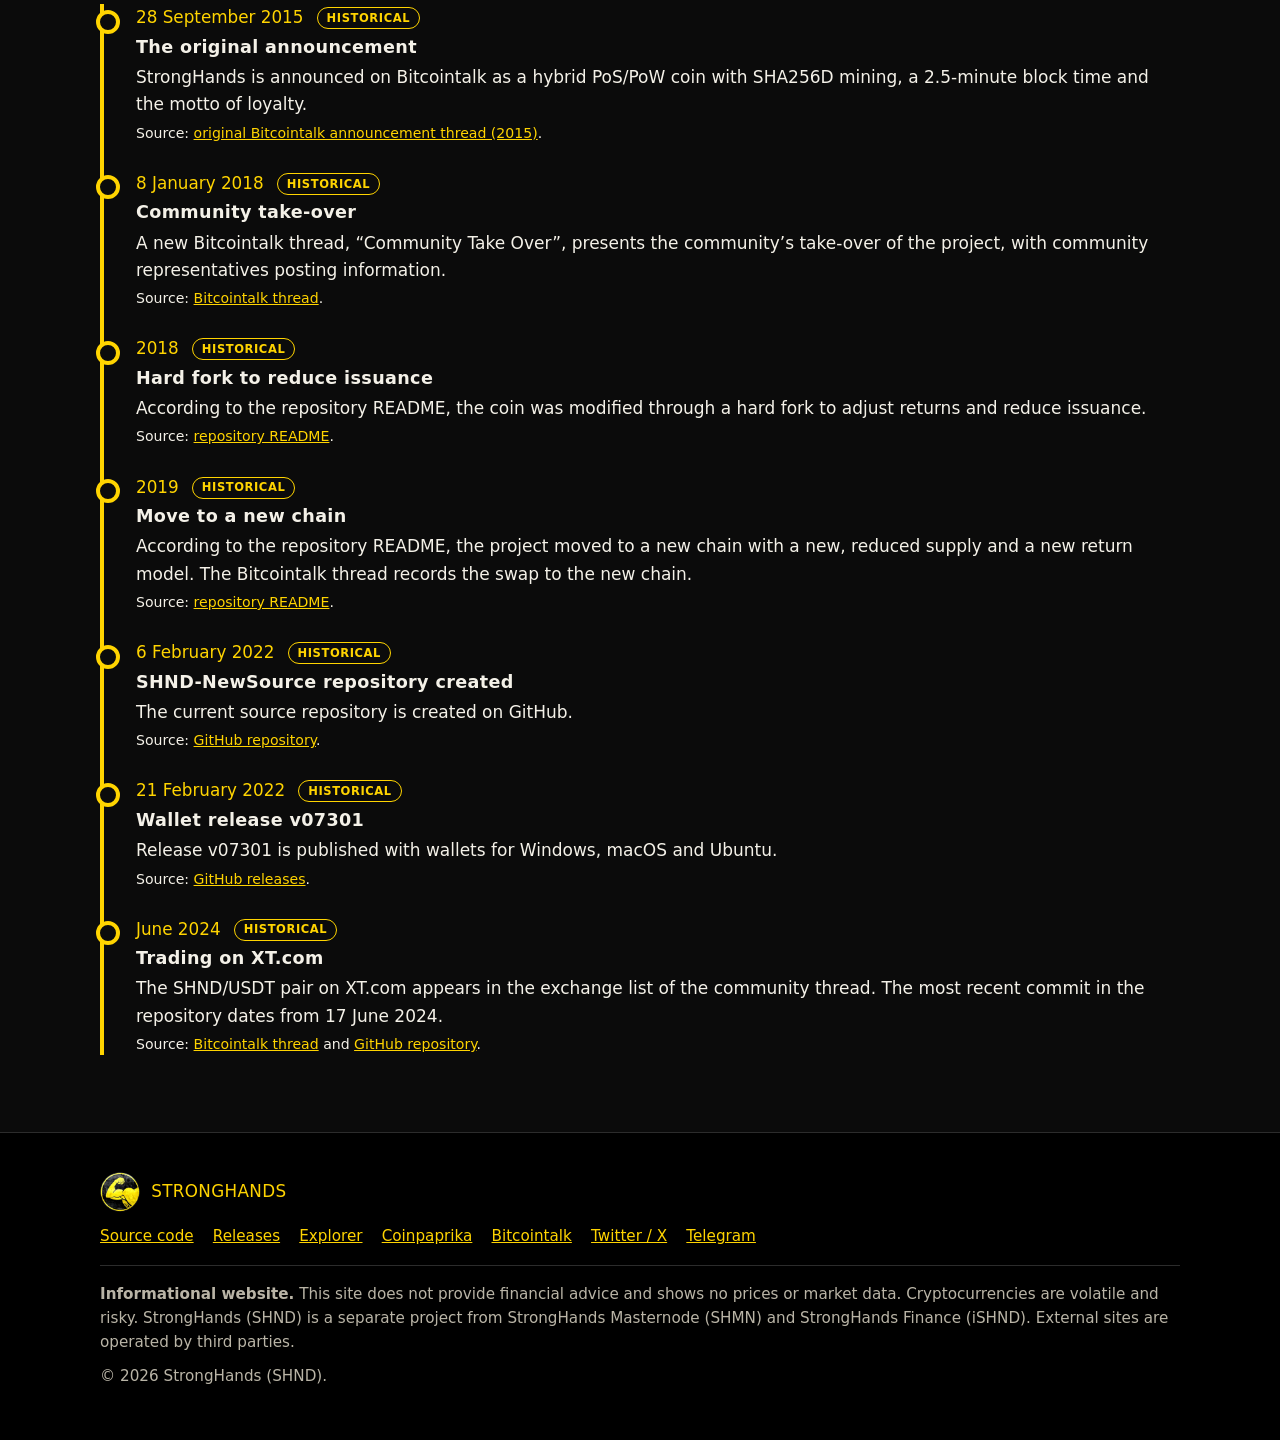
==== commit 1e1a316d: "Exchange section button: TRADE SHND on XT with logo Co-Authored-By: Claude Sonnet 5.5 <noreply@anthr" ====
--- a/index.html
+++ b/index.html
@@ -220,7 +220,7 @@
       <div class="wrap">
         <h2 id="exchange-h">Exchange</h2>
         <p class="kicker">SHND can be traded on XT.com in the SHND/USDT pair. XT.com is an external, third-party service.</p>
-        <p><a class="btn btn-primary btn-wide" href="https://www.xt.com/en/trade/shnd_usdt" target="_blank" rel="noopener noreferrer">TRADE SHND</a></p>
+        <p><a class="btn btn-primary btn-wide" href="https://www.xt.com/en/trade/shnd_usdt" target="_blank" rel="noopener noreferrer"><img class="btn-ico" src="assets/xt-logo.png" alt="" width="24" height="24">TRADE SHND on XT</a></p>
         <h3>Market data</h3>
         <p>SHND also has a page on Coinpaprika, a third-party market-data website (not an exchange).</p>
         <p><a class="paprika" href="https://coinpaprika.com/coin/shnd-stronghands" target="_blank" rel="noopener noreferrer" aria-label="StrongHands (SHND) on Coinpaprika"><img src="assets/coinpaprika-logo.svg" width="171" height="29" alt="Coinpaprika" loading="lazy" decoding="async"><span>View SHND on Coinpaprika &rarr;</span></a></p>
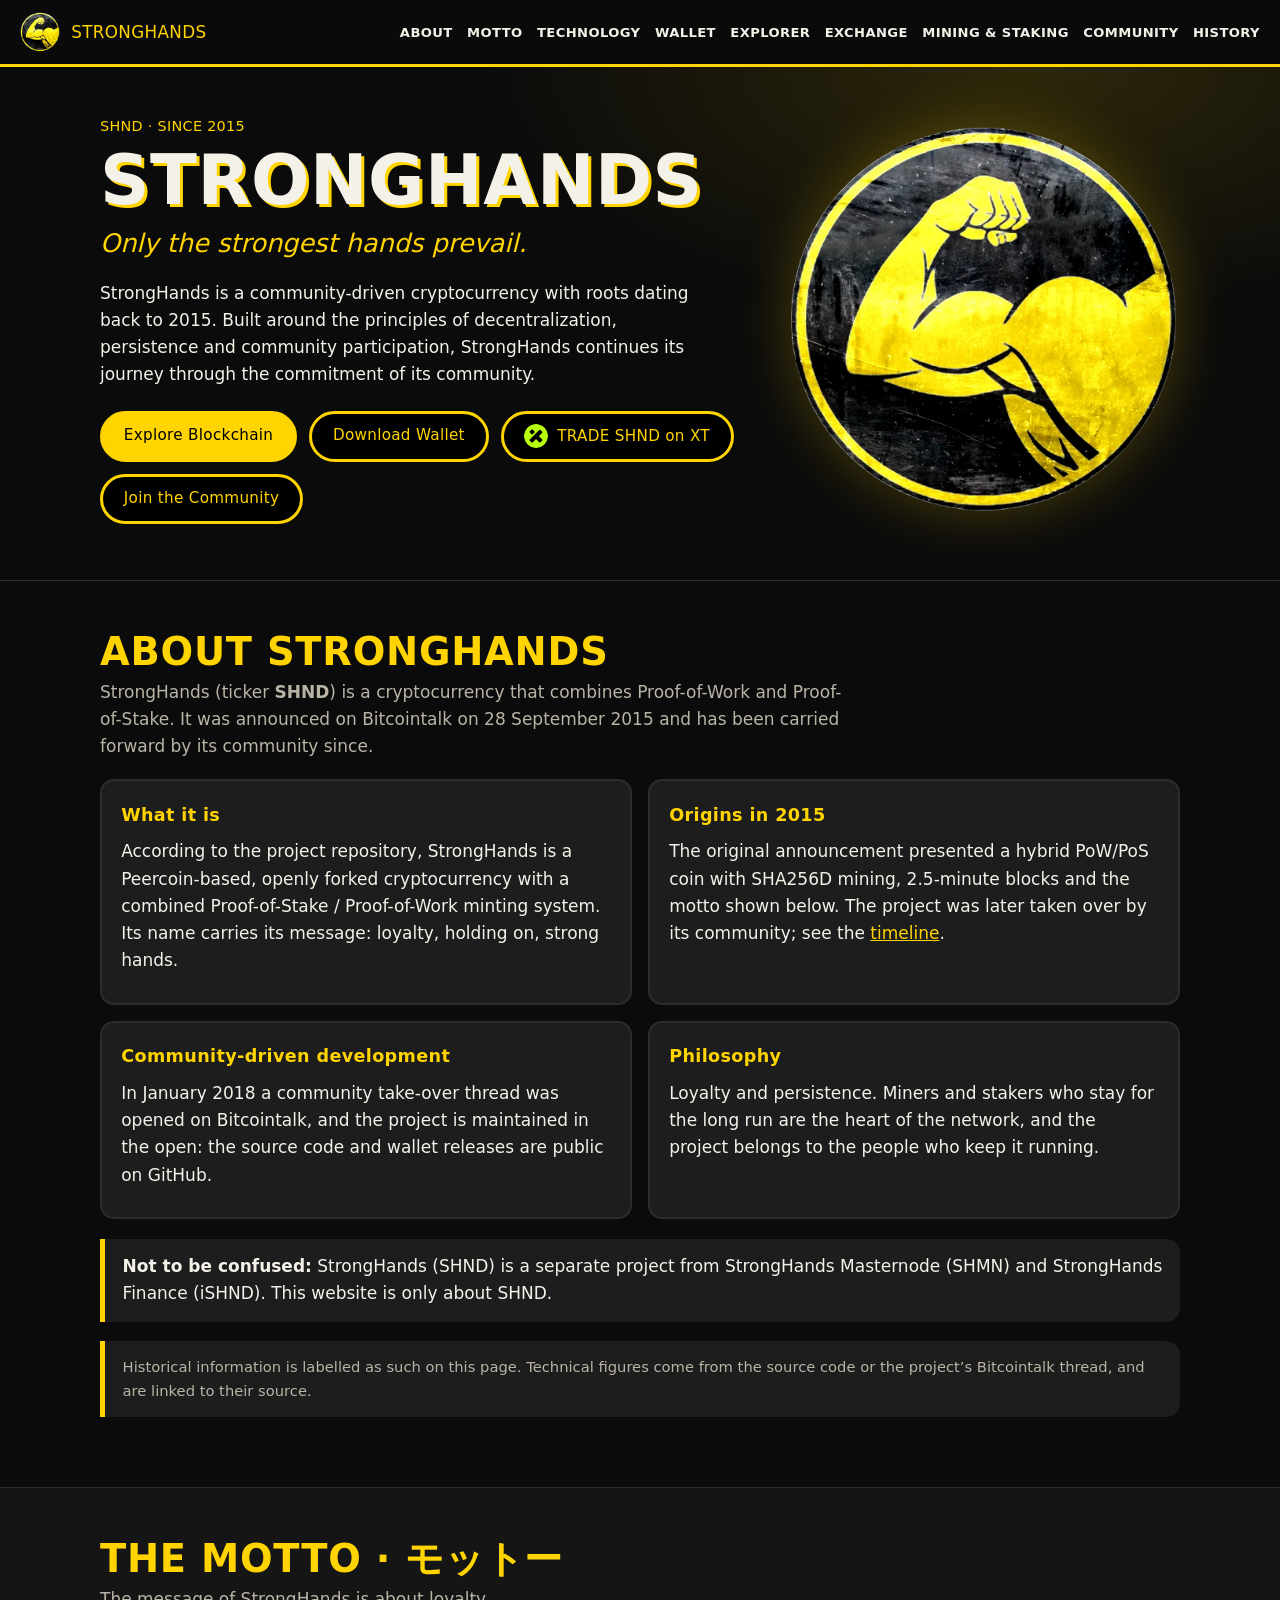
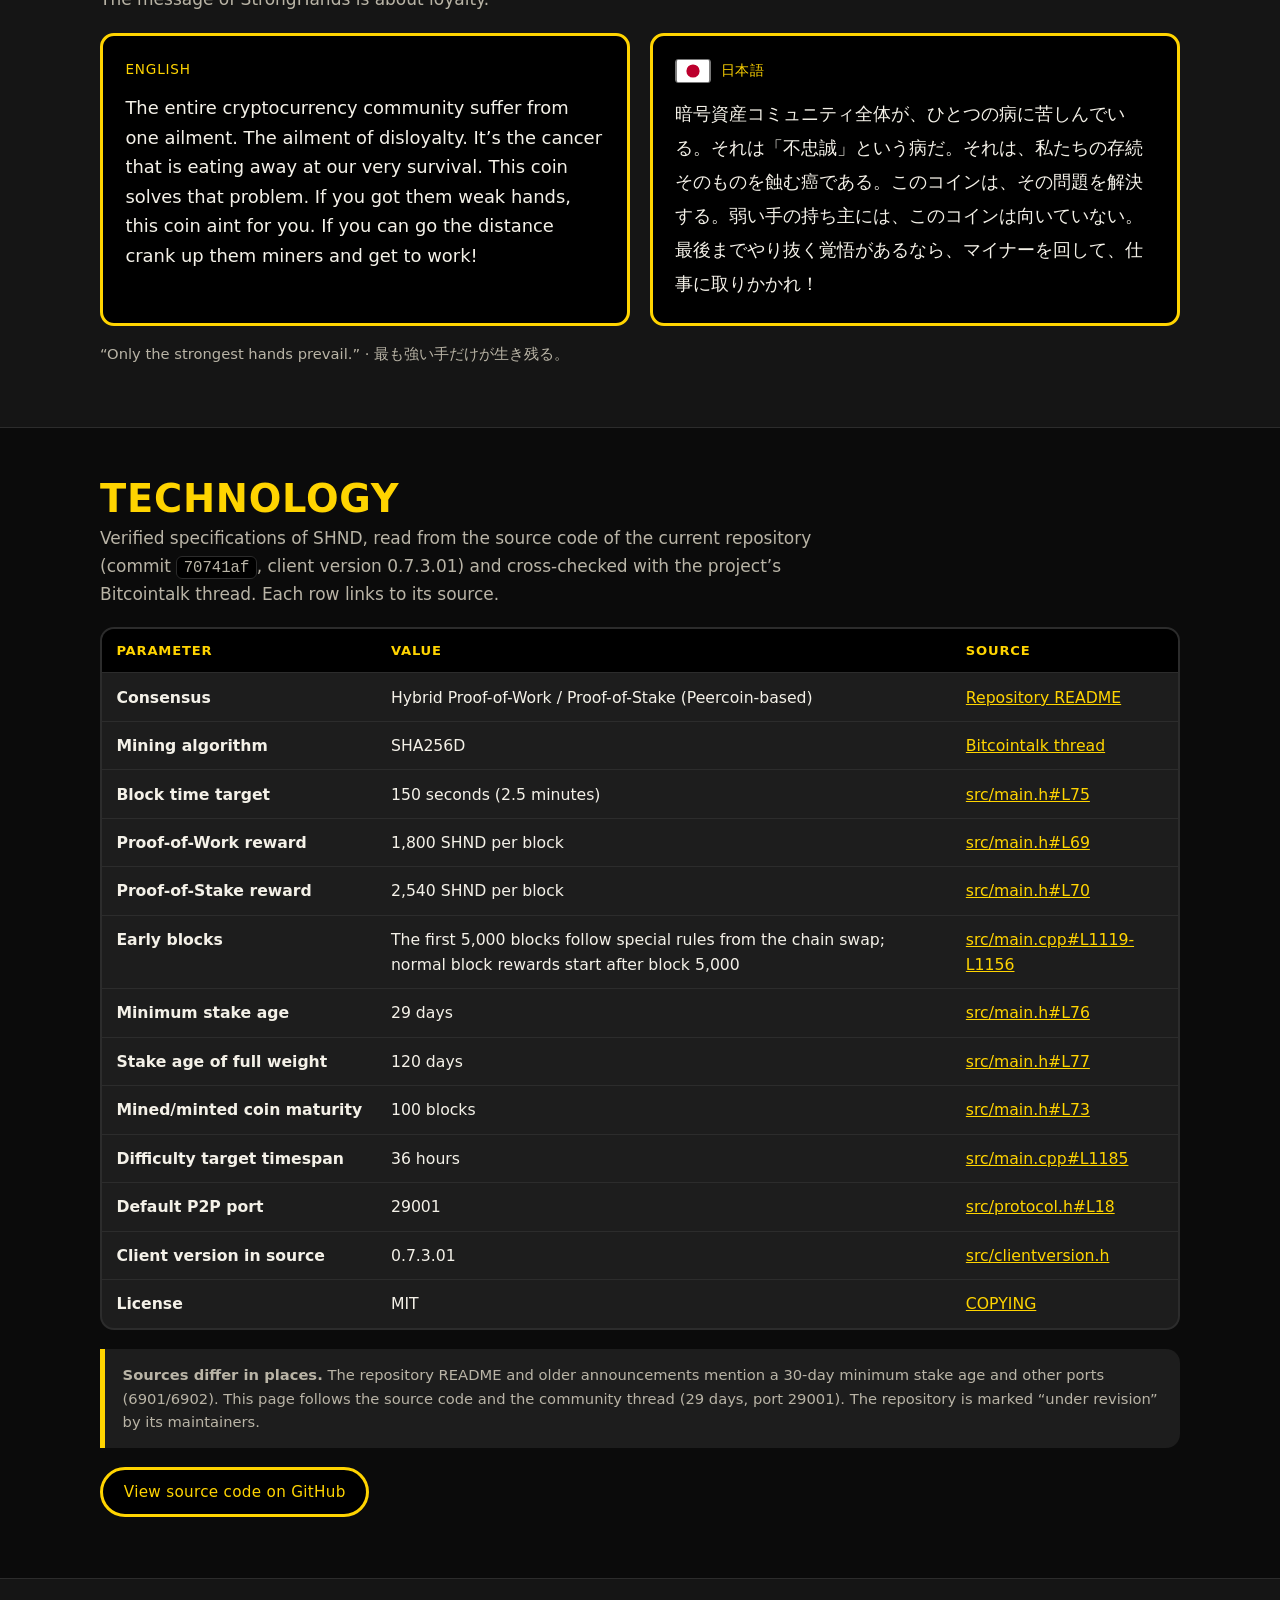
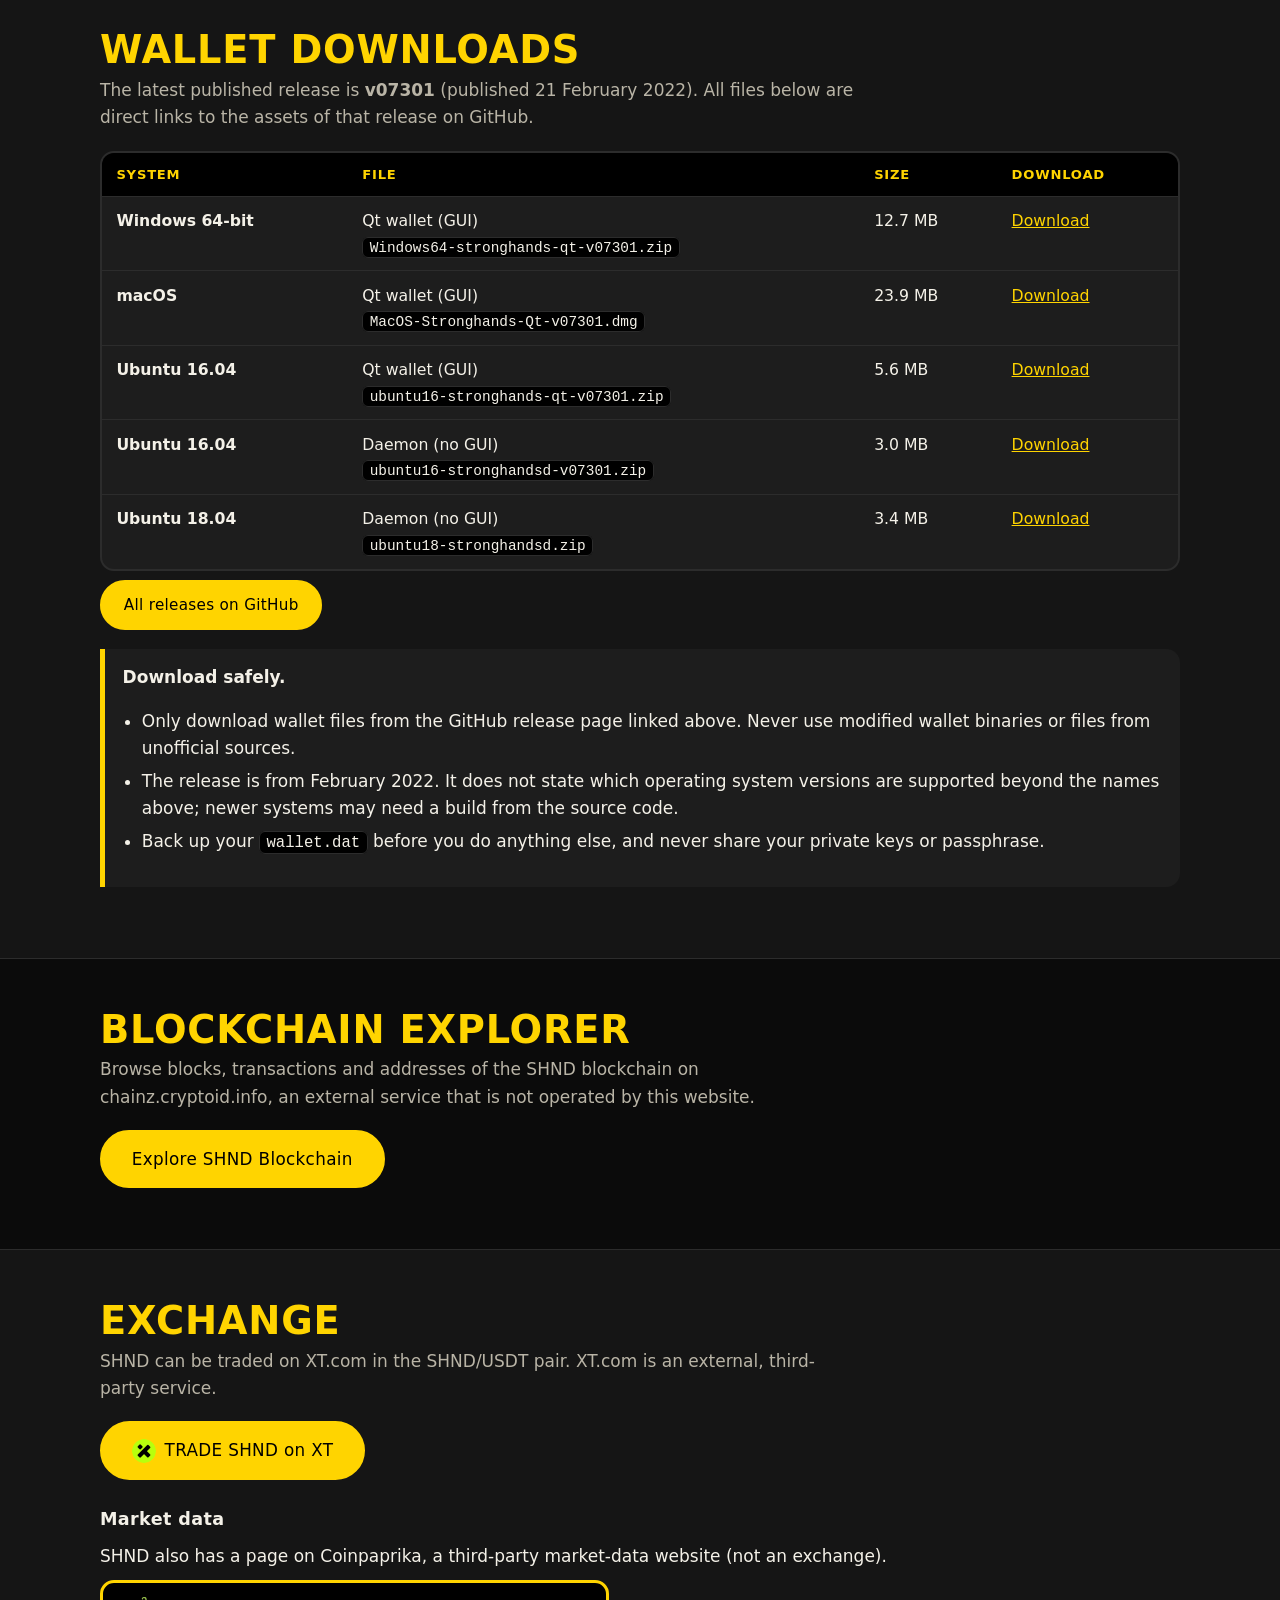
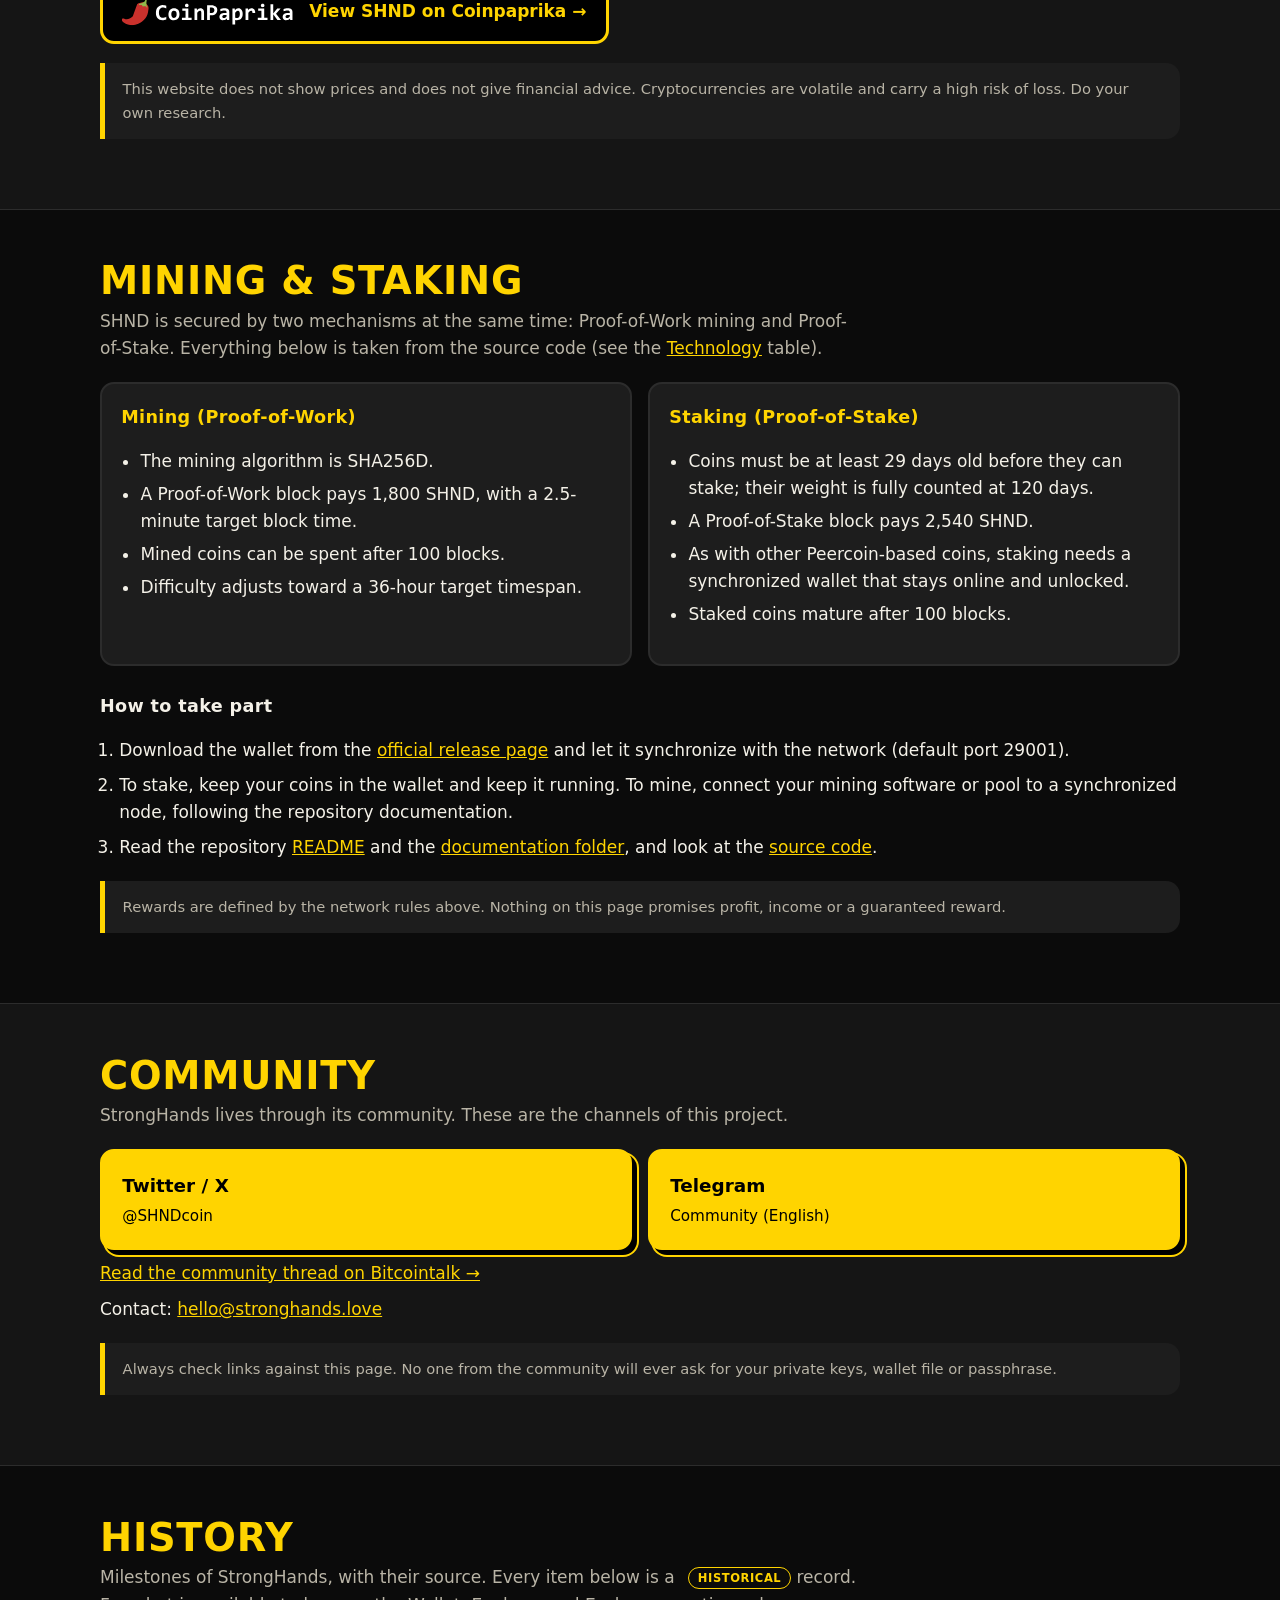
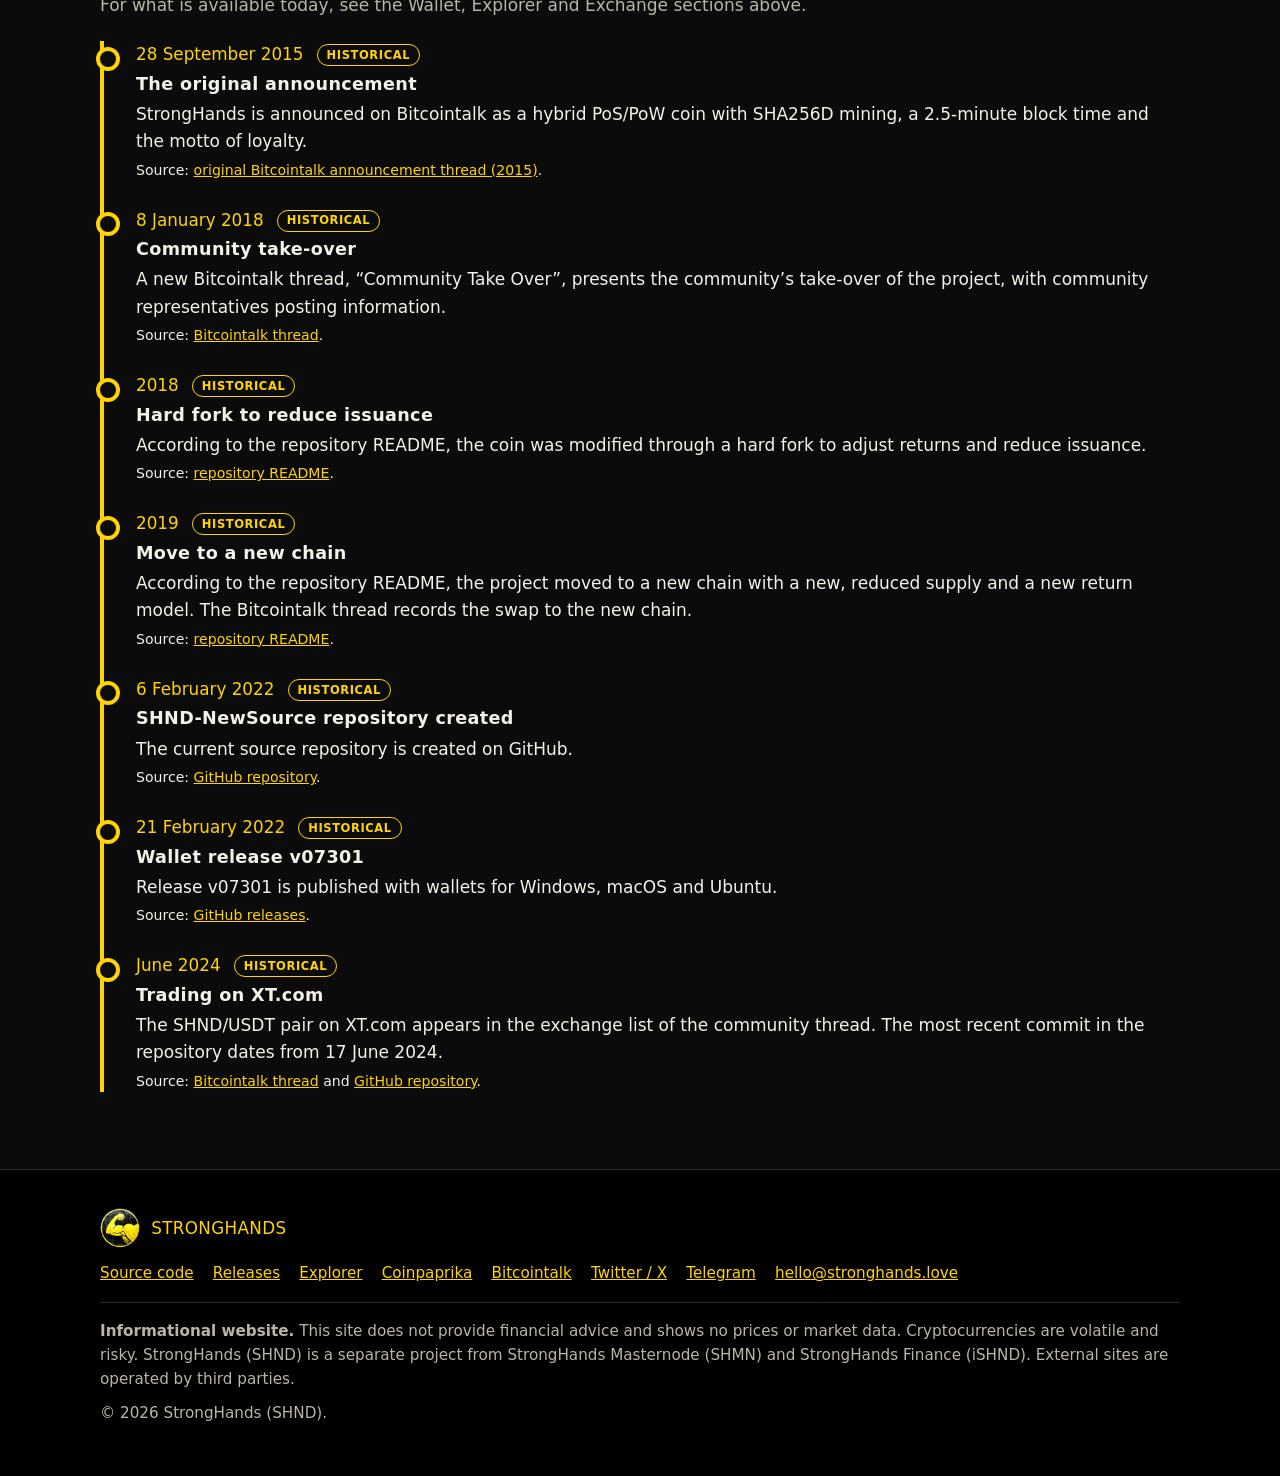
==== commit 21abc098: "Add contact e-mail hello@stronghands.love (Community + footer) Co-Authored-By: Claude Sonnet 5.5 <no" ====
--- a/index.html
+++ b/index.html
@@ -271,6 +271,7 @@
           <a class="card" href="https://t.me/stronghands" target="_blank" rel="noopener noreferrer"><strong>Telegram</strong><span>Community (English)</span></a>
         </div>
         <p><a href="https://bitcointalk.org/index.php?topic=2709780" target="_blank" rel="noopener noreferrer">Read the community thread on Bitcointalk &rarr;</a></p>
+        <p>Contact: <a href="mailto:hello@stronghands.love">hello@stronghands.love</a></p>
         <p class="note small">Always check links against this page. No one from the community will ever ask for your private keys, wallet file or passphrase.</p>
       </div>
     </section>
@@ -341,6 +342,7 @@
         <li><a href="https://bitcointalk.org/index.php?topic=2709780" target="_blank" rel="noopener noreferrer">Bitcointalk</a></li>
         <li><a href="https://twitter.com/SHNDcoin" target="_blank" rel="noopener noreferrer">Twitter / X</a></li>
         <li><a href="https://t.me/stronghands" target="_blank" rel="noopener noreferrer">Telegram</a></li>
+        <li><a href="mailto:hello@stronghands.love">hello@stronghands.love</a></li>
       </ul>
       <p class="risk"><strong>Informational website.</strong> This site does not provide financial advice and shows no prices or market data. Cryptocurrencies are volatile and risky. StrongHands (SHND) is a separate project from StrongHands Masternode (SHMN) and StrongHands Finance (iSHND). External sites are operated by third parties.</p>
       <p>&copy; 2026 StrongHands (SHND).</p>
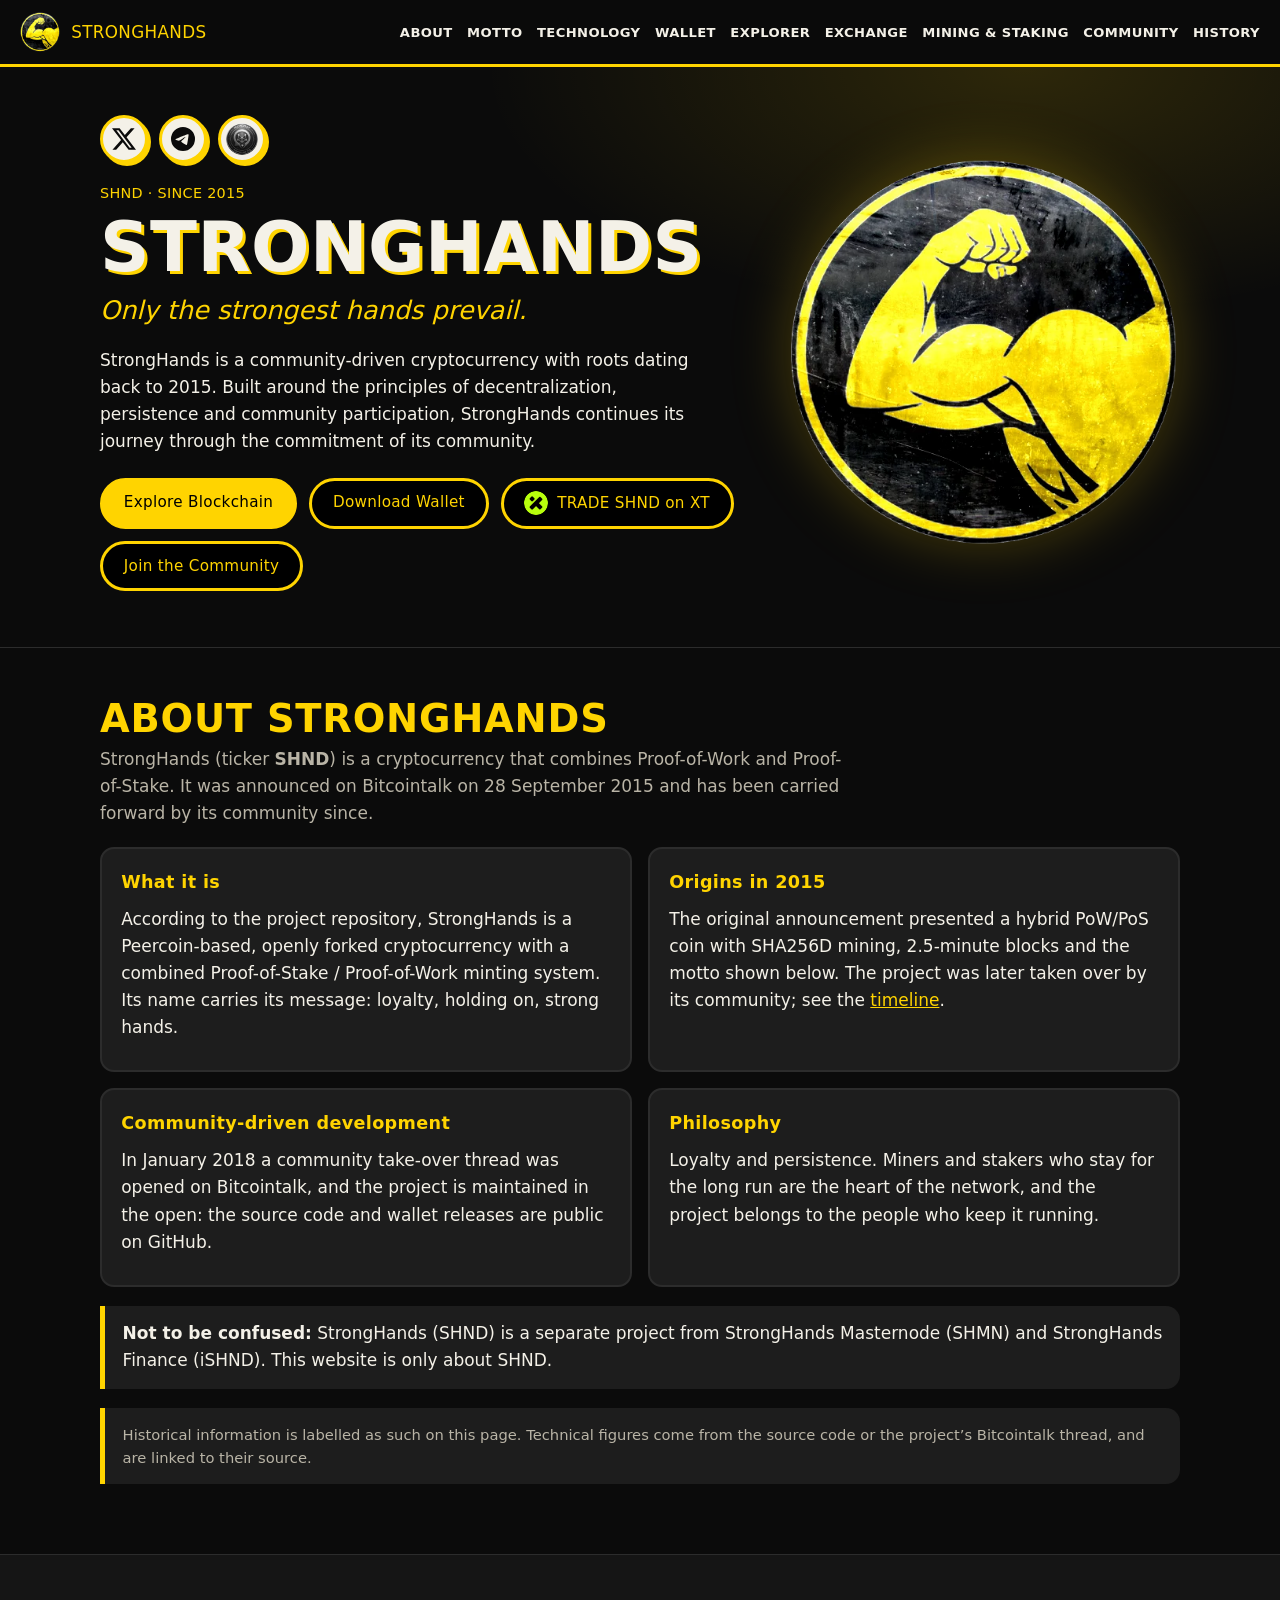
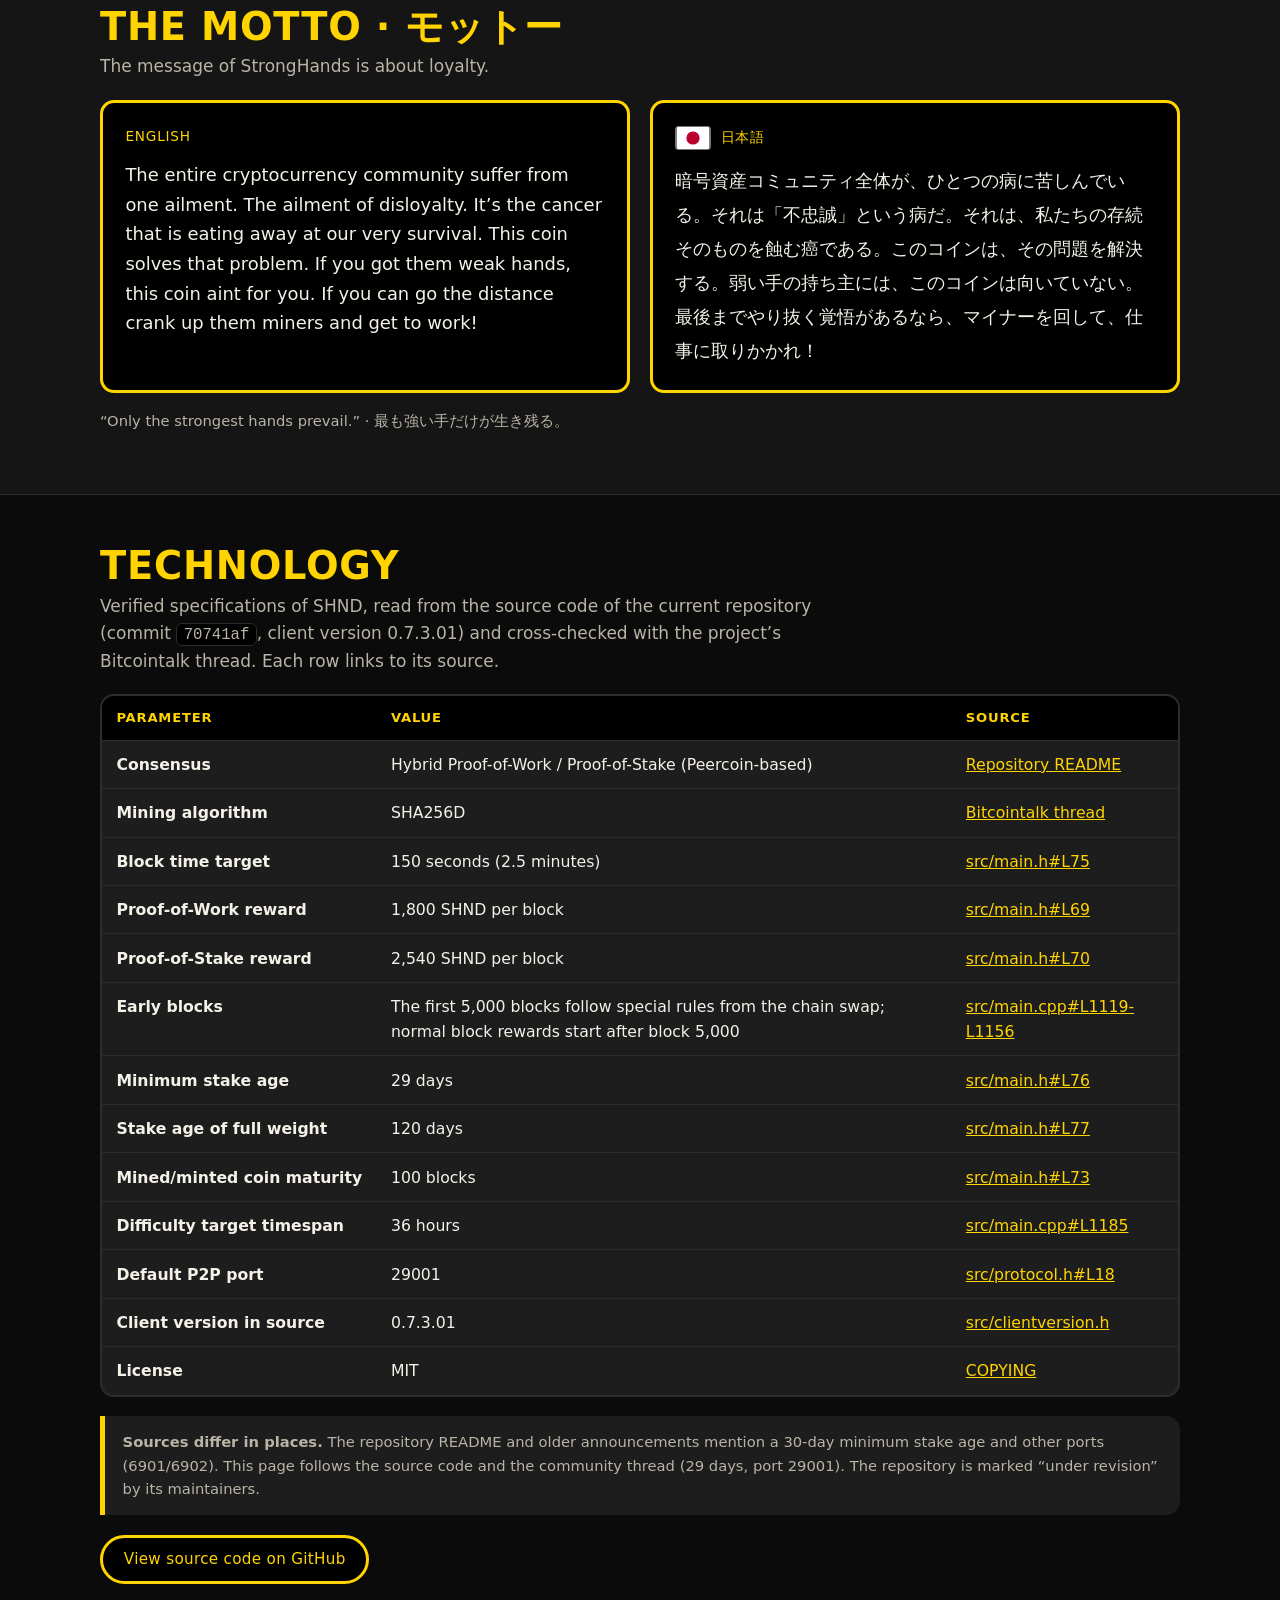
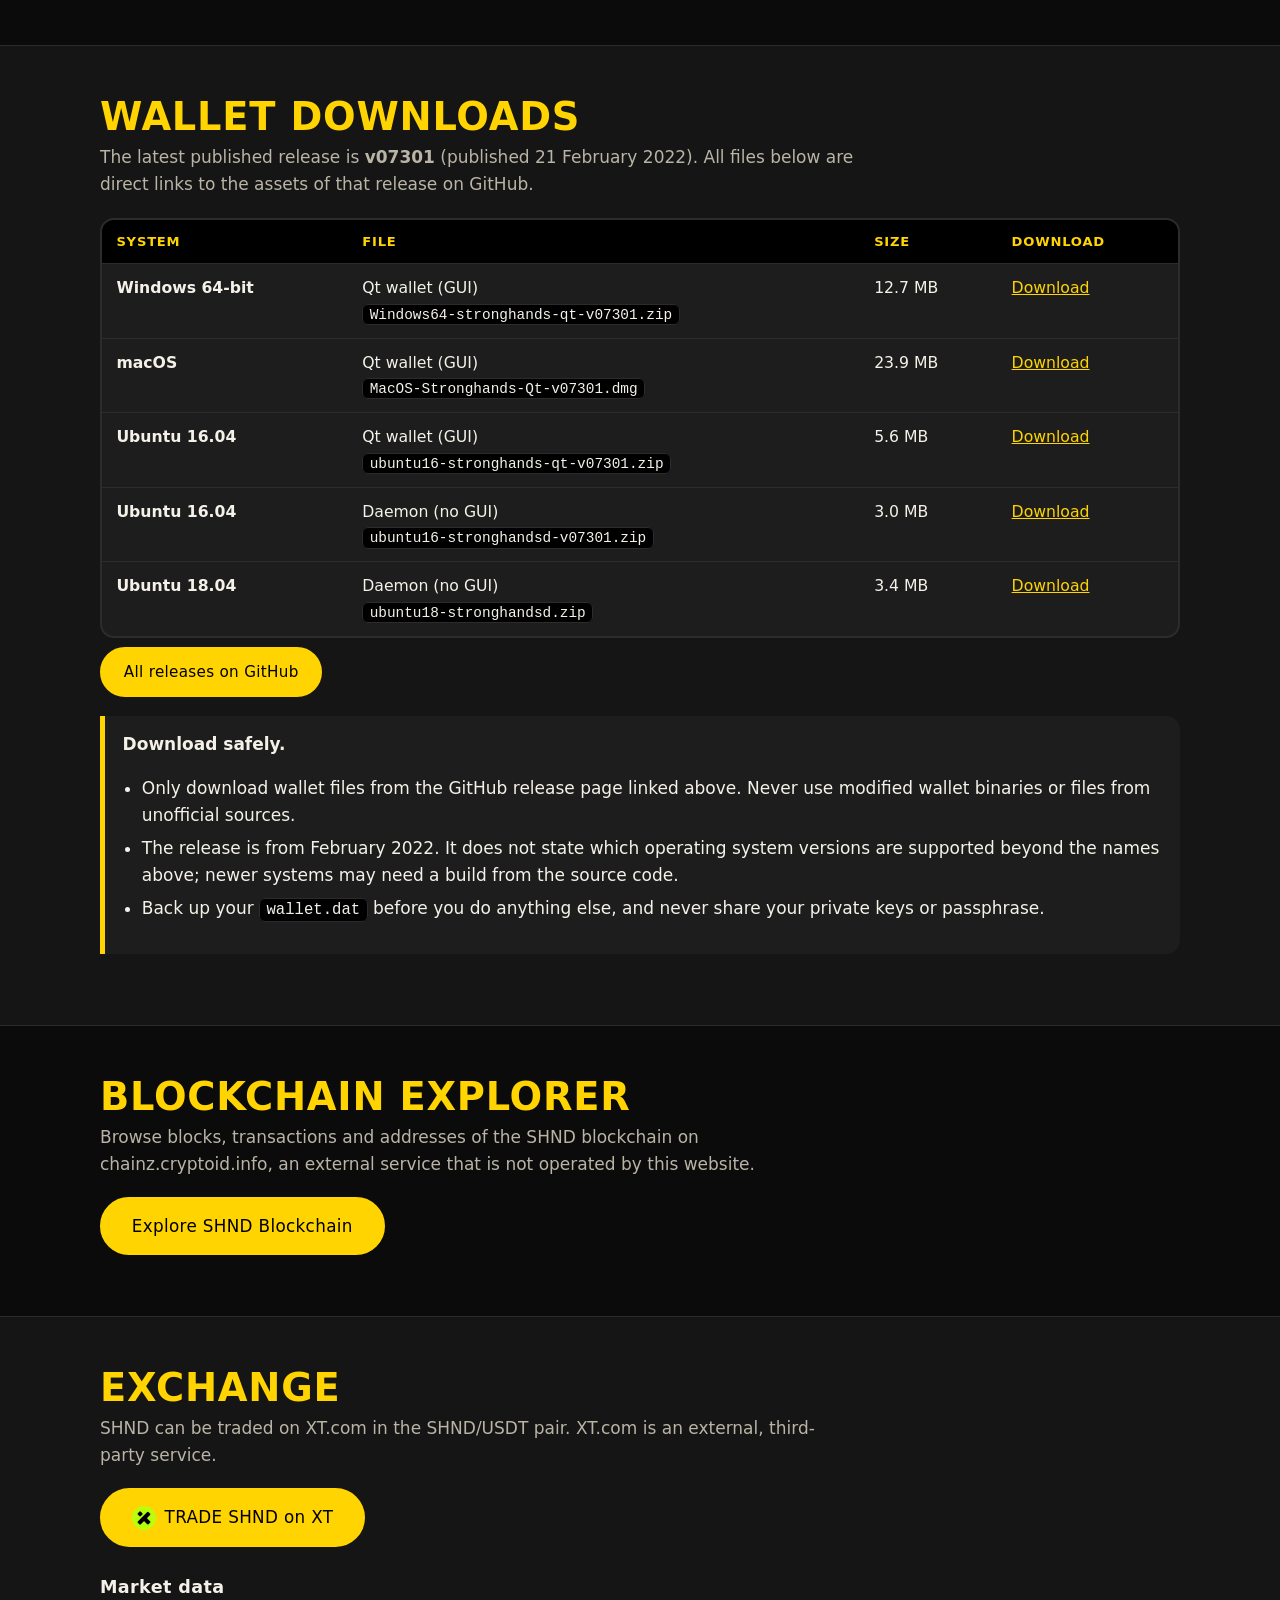
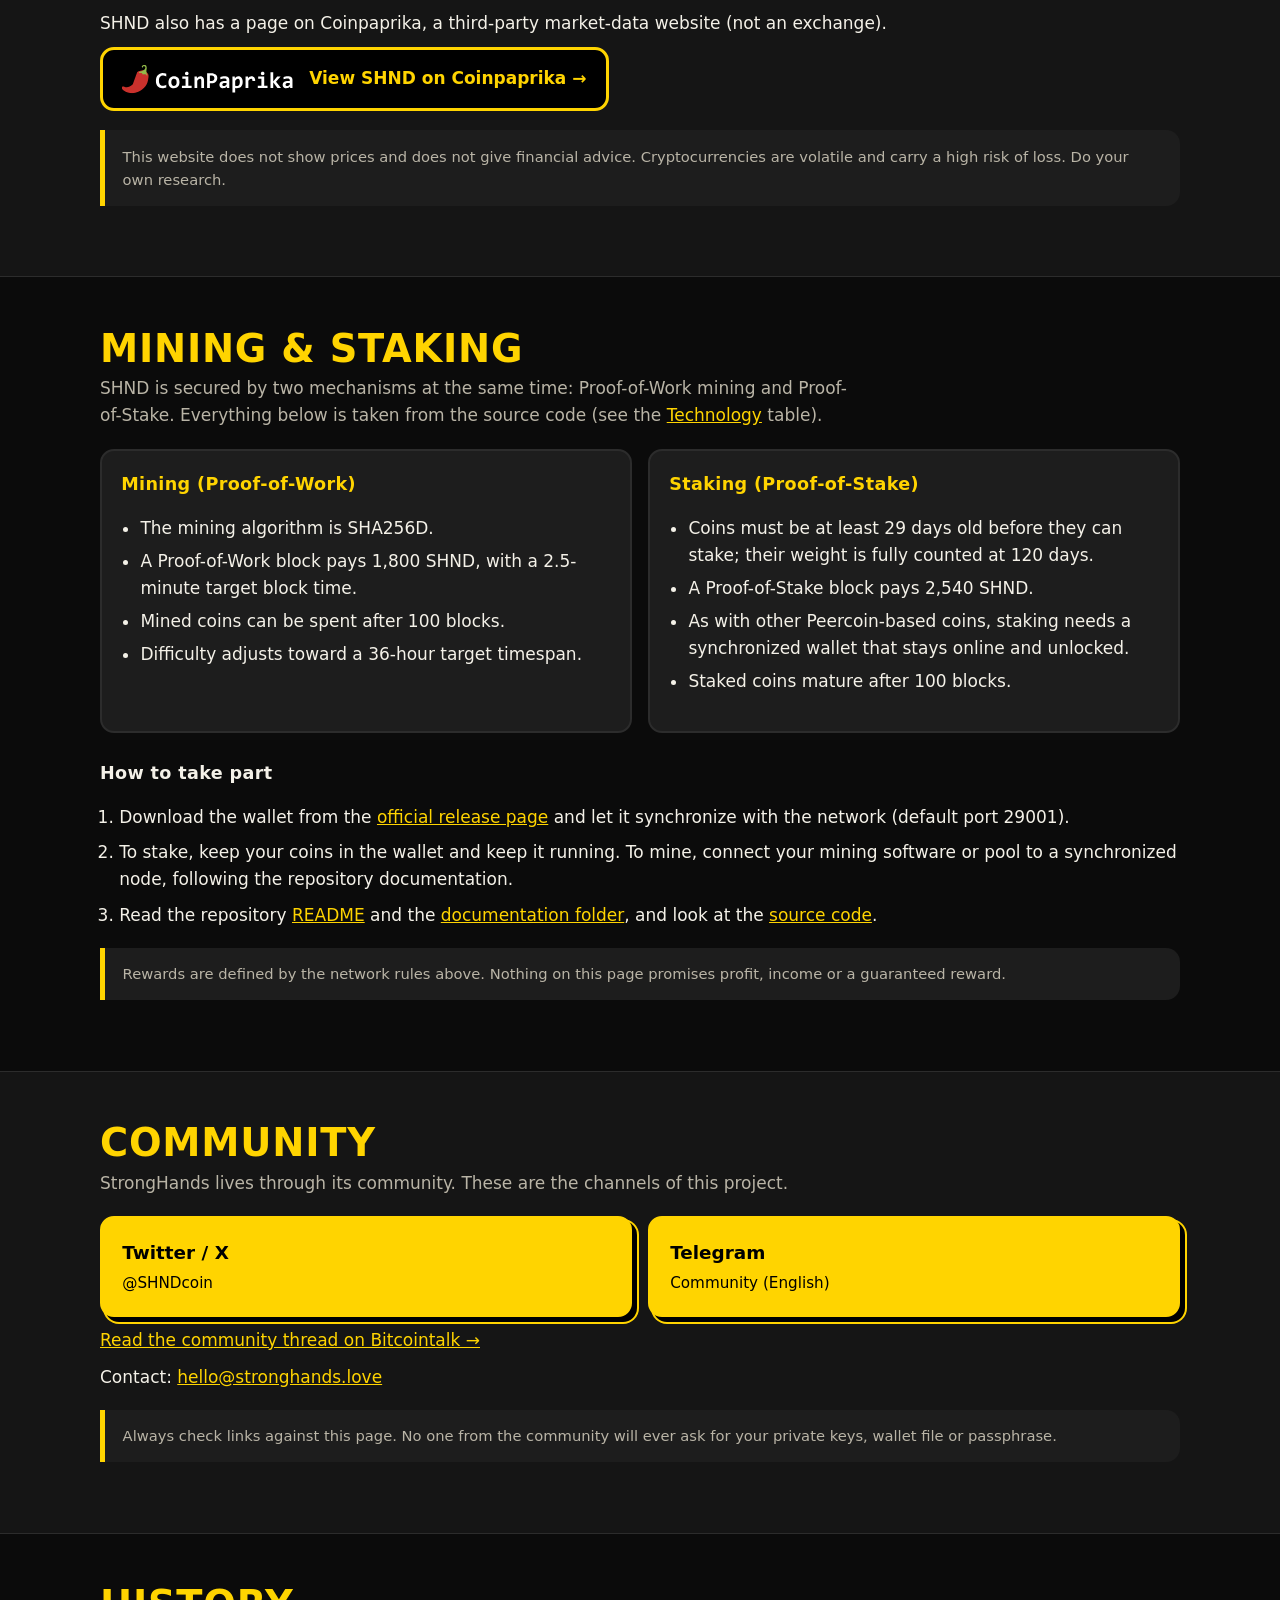
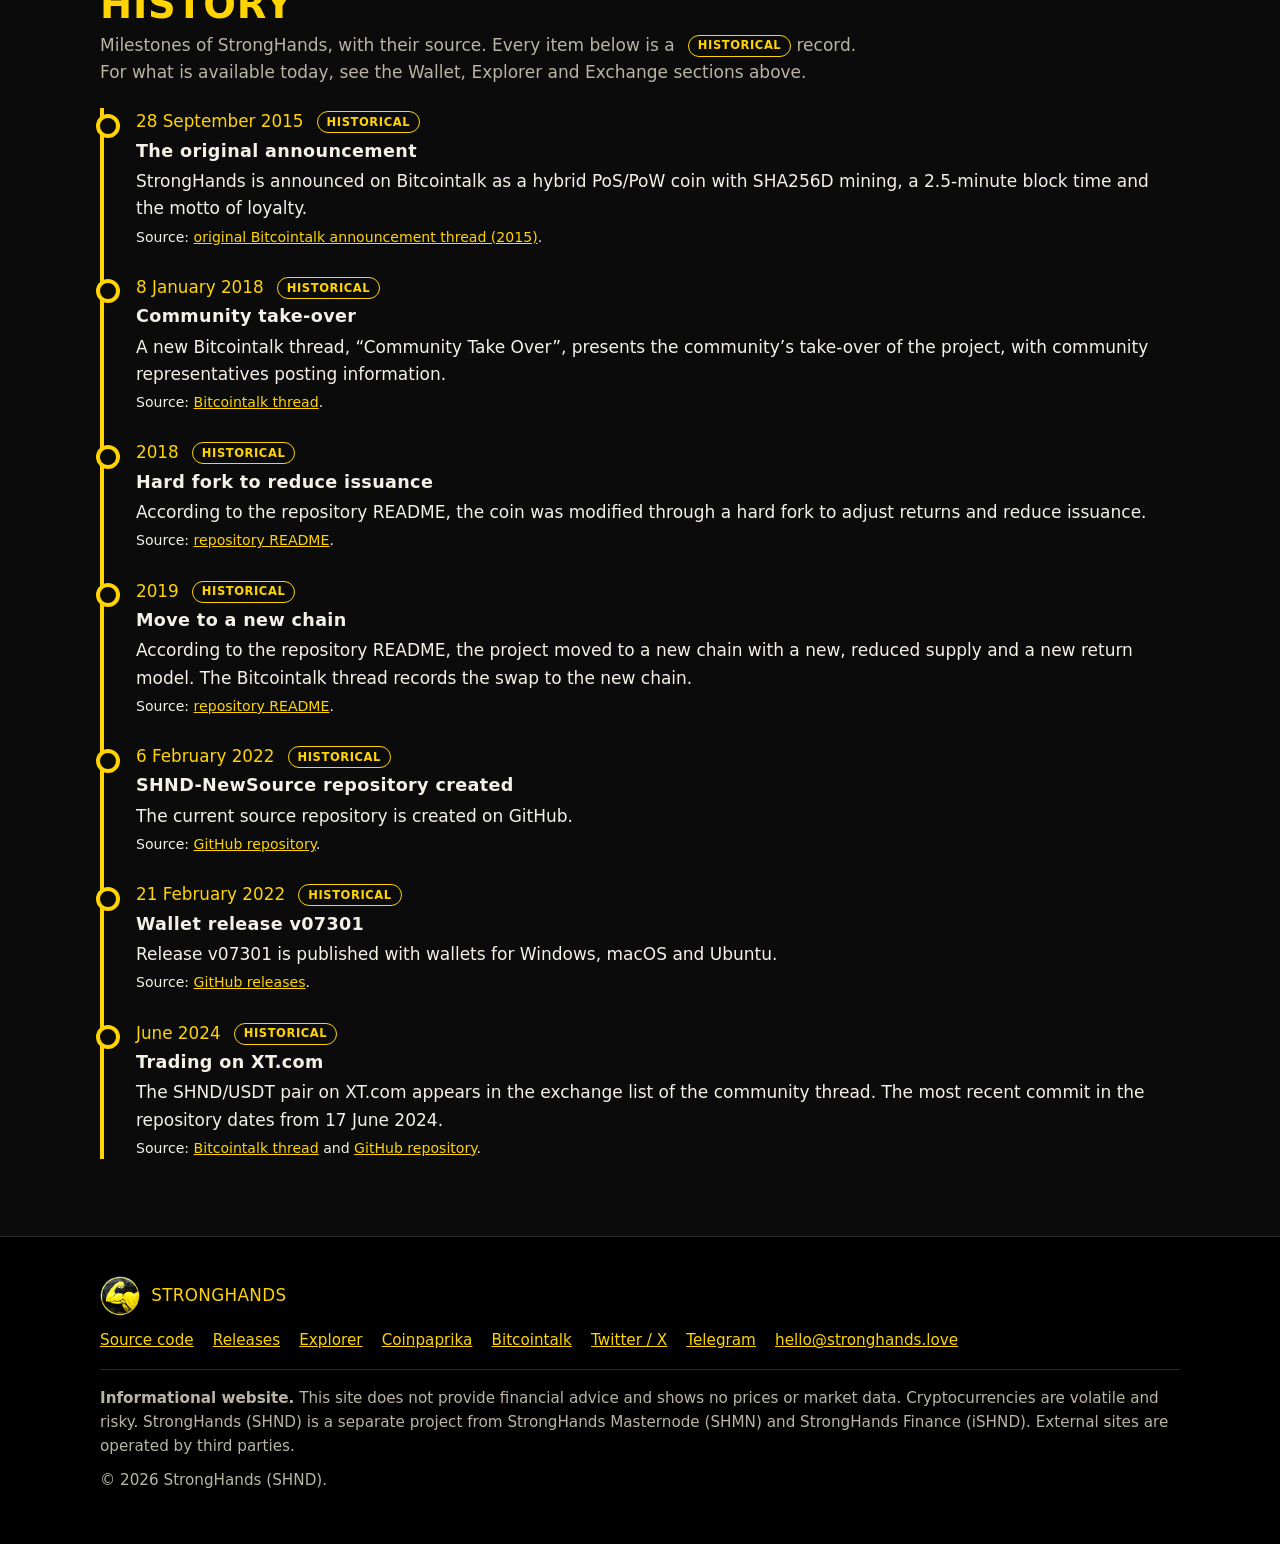
==== commit a83e4844: "Add social links row with MemeMap coin icon Co-Authored-By: Claude Sonnet 5.5 <noreply@anthropic.com" ====
--- a/index.html
+++ b/index.html
@@ -83,6 +83,11 @@
     <section class="hero" id="top">
       <div class="wrap hero-grid">
         <div class="hero-copy">
+          <nav class="social-top" aria-label="Community links">
+            <a class="social-ico" href="https://twitter.com/SHNDcoin" target="_blank" rel="noopener noreferrer" aria-label="StrongHands on X" title="StrongHands on X"><svg viewBox="0 0 24 24" width="24" height="24" aria-hidden="true" focusable="false"><path fill="currentColor" d="M18.901 1.153h3.68l-8.04 9.19L24 22.846h-7.406l-5.8-7.584-6.638 7.584H.474l8.6-9.83L0 1.154h7.594l5.243 6.932ZM17.61 20.644h2.039L6.486 3.24H4.298Z"/></svg></a>
+            <a class="social-ico" href="https://t.me/stronghands" target="_blank" rel="noopener noreferrer" aria-label="StrongHands on Telegram" title="StrongHands on Telegram"><svg viewBox="0 0 24 24" width="24" height="24" aria-hidden="true" focusable="false"><path fill="currentColor" d="M11.944 0A12 12 0 0 0 0 12a12 12 0 0 0 12 12 12 12 0 0 0 12-12A12 12 0 0 0 12 0a12 12 0 0 0-.056 0zm4.962 7.224c.1-.002.321.023.465.14a.506.506 0 0 1 .171.325c.016.093.036.306.02.472-.18 1.898-.962 6.502-1.36 8.627-.168.9-.499 1.201-.82 1.23-.696.065-1.225-.46-1.9-.902-1.056-.693-1.653-1.124-2.678-1.8-1.185-.78-.417-1.21.258-1.91.177-.184 3.247-2.977 3.307-3.23.007-.032.014-.15-.056-.212s-.174-.041-.249-.024c-.106.024-1.793 1.14-5.061 3.345-.48.33-.913.49-1.302.48-.428-.008-1.252-.241-1.865-.44-.752-.245-1.349-.374-1.297-.789.027-.216.325-.437.893-.663 3.498-1.524 5.83-2.529 6.998-3.014 3.332-1.386 4.025-1.627 4.476-1.635z"/></svg></a>
+            <a class="social-ico social-ico-img" href="https://mememap.org" target="_blank" rel="noopener noreferrer" aria-label="StrongHands is listed on MemeMap" title="Listed on MemeMap"><img src="assets/mememap-coin-96.png" width="32" height="32" alt="" loading="lazy"></a>
+          </nav>
           <p class="eyebrow">SHND &middot; Since 2015</p>
           <h1><span class="word">STRONGHANDS</span></h1>
           <p class="tagline">Only the strongest hands prevail.</p>
--- a/css/style.css
+++ b/css/style.css
@@ -119,3 +119,8 @@
 .risk{margin-top:1rem;padding-top:1rem;border-top:1px solid var(--line)}
 
 @media (prefers-reduced-motion:reduce){html{scroll-behavior:auto}.btn{transition:none}}
+.social-top{display:flex;gap:.7rem;margin:0 0 1.2rem}
+.social-ico{display:inline-flex;align-items:center;justify-content:center;width:48px;height:48px;border:3px solid var(--yellow);border-radius:50%;background:var(--text);color:var(--black);box-shadow:3px 3px 0 var(--yellow);transition:transform .12s,background .12s}
+.social-ico svg{width:24px;height:24px;display:block}
+.social-ico-img img{width:32px;height:32px;border-radius:50%;display:block}
+.social-ico:hover{background:var(--yellow);transform:translate(-2px,-2px)}
